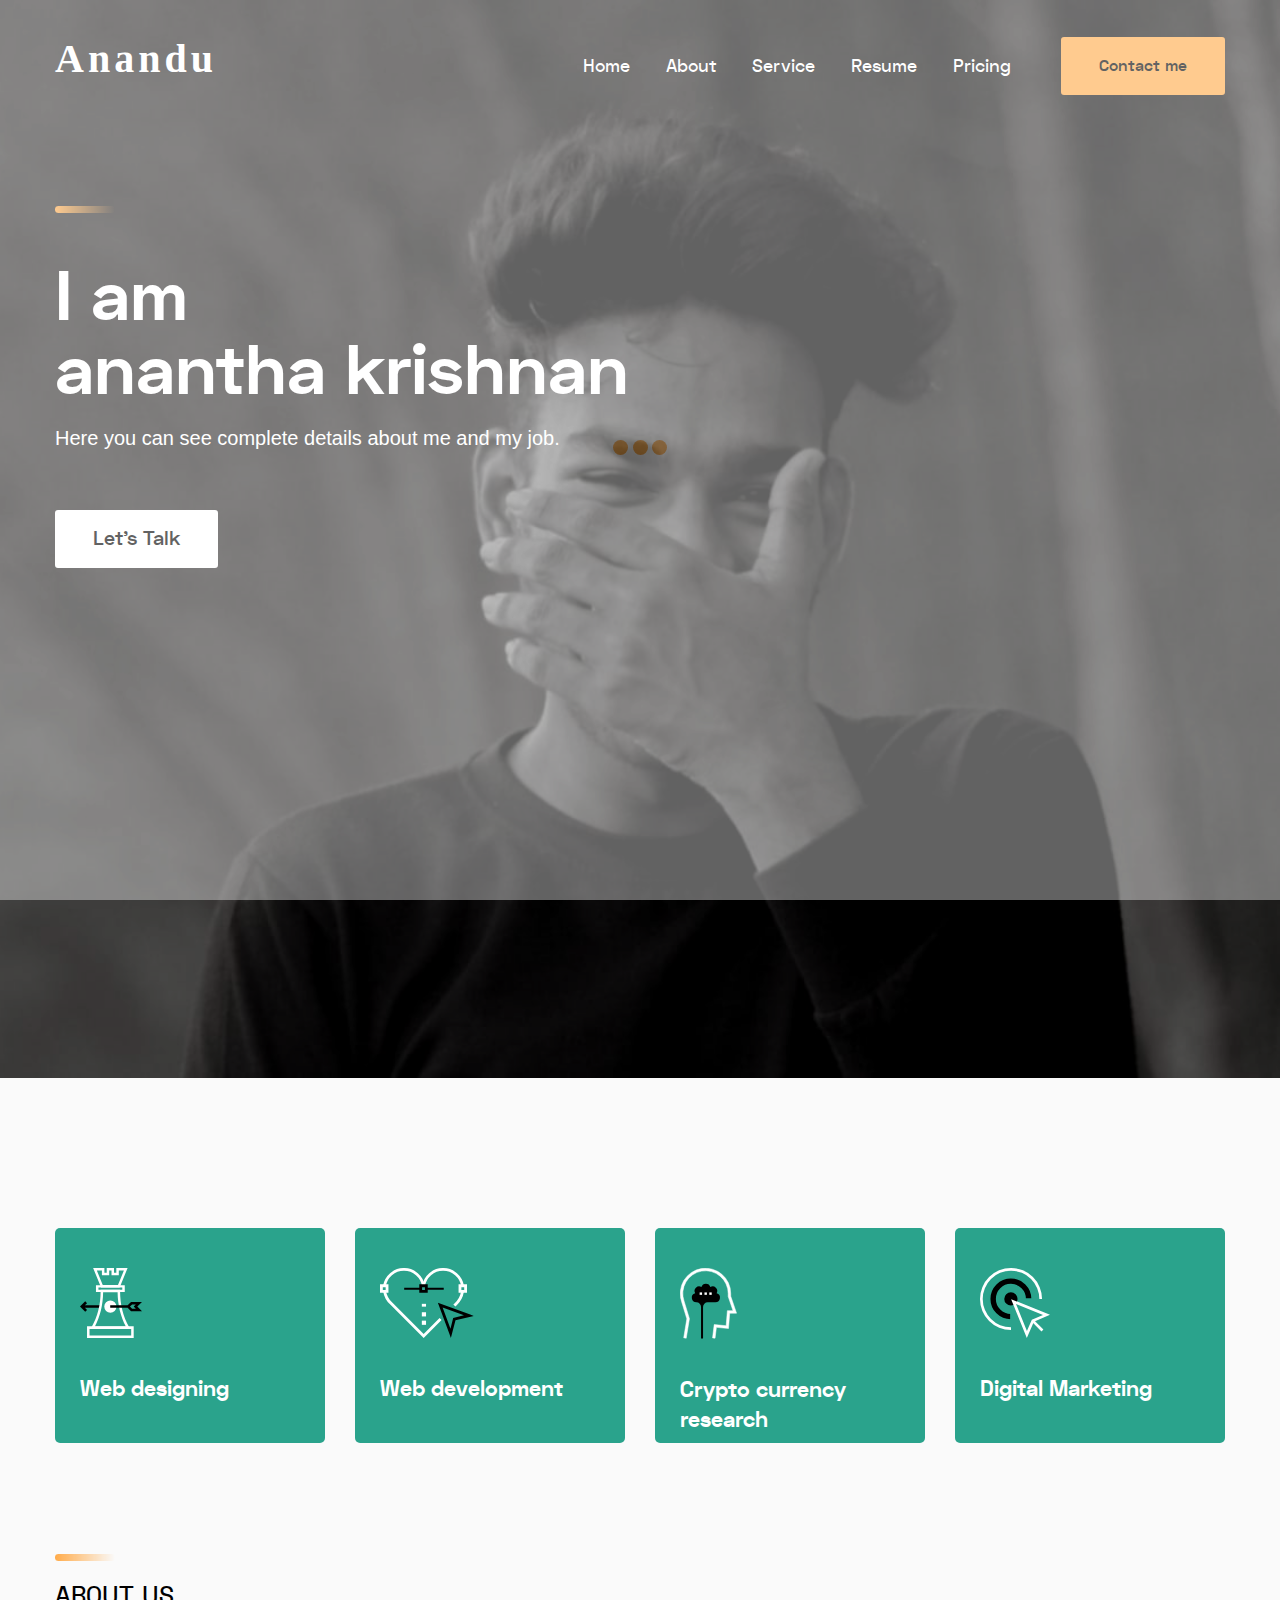
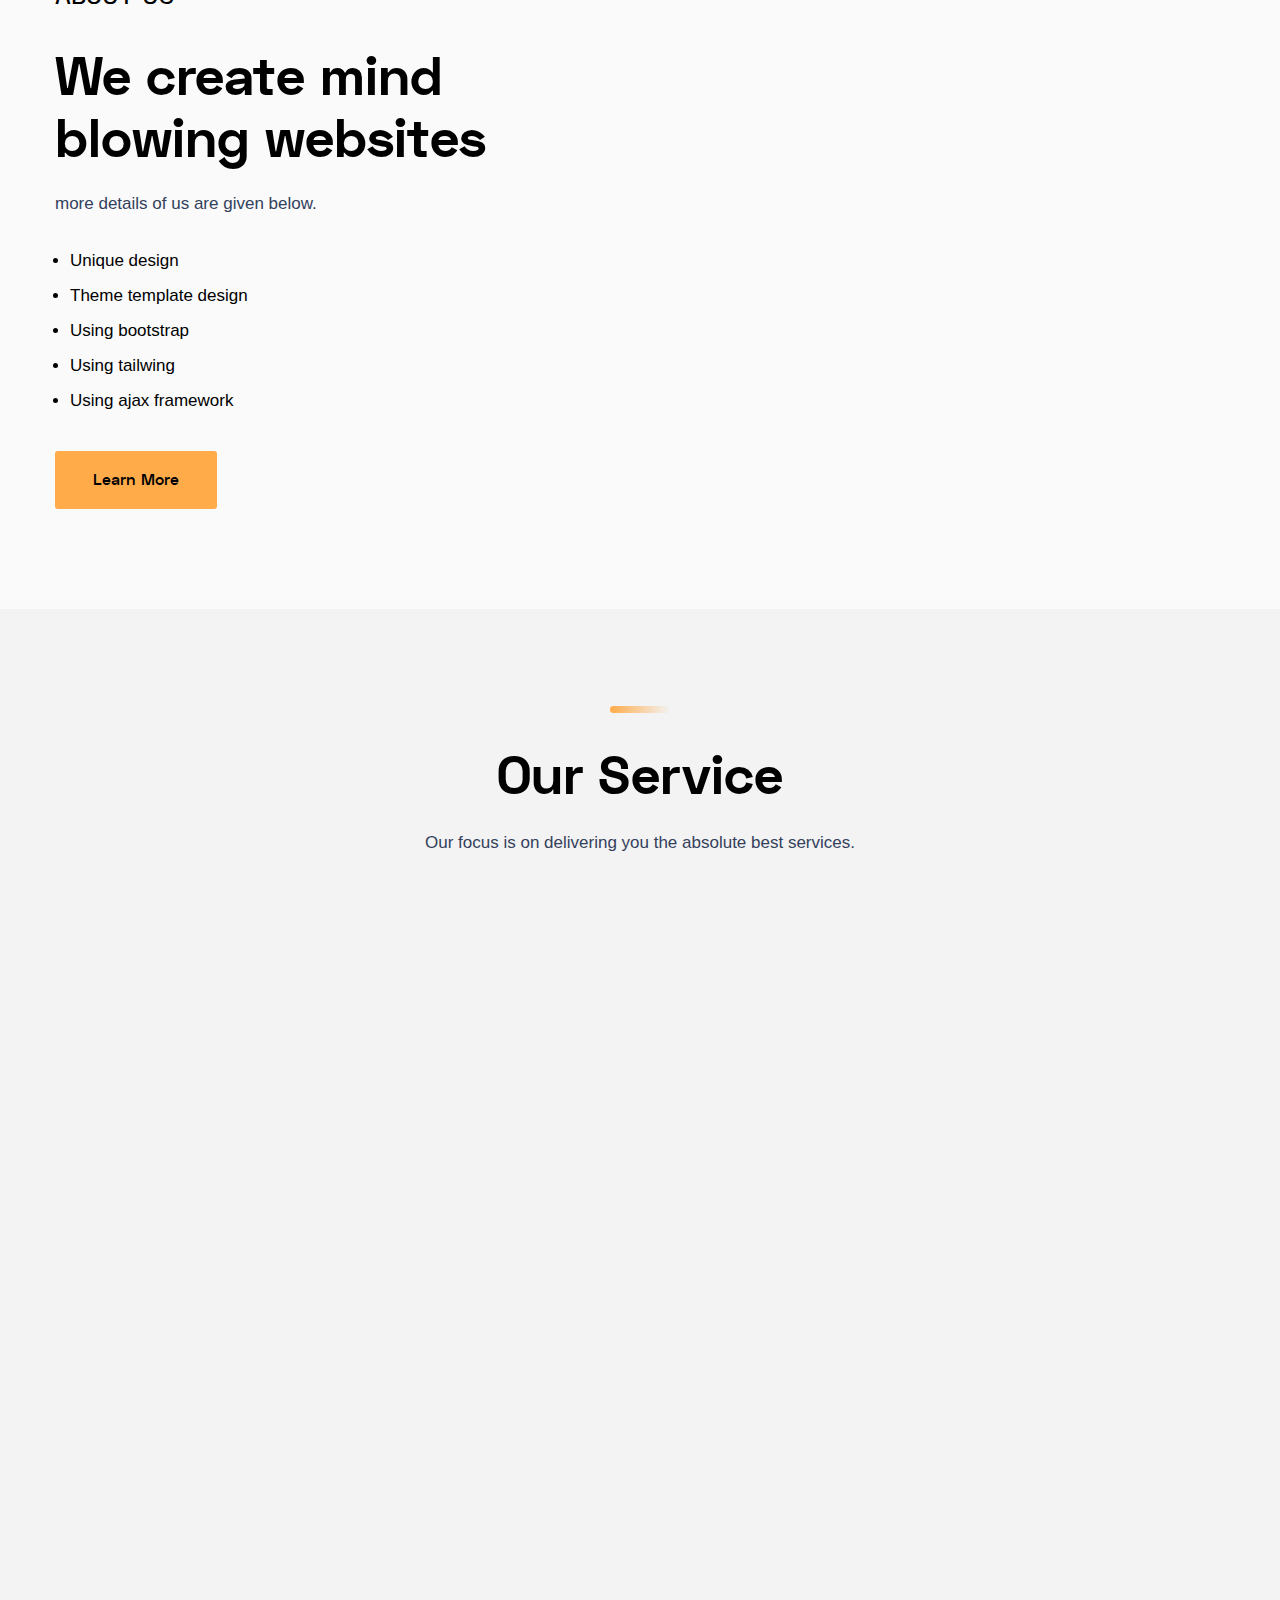
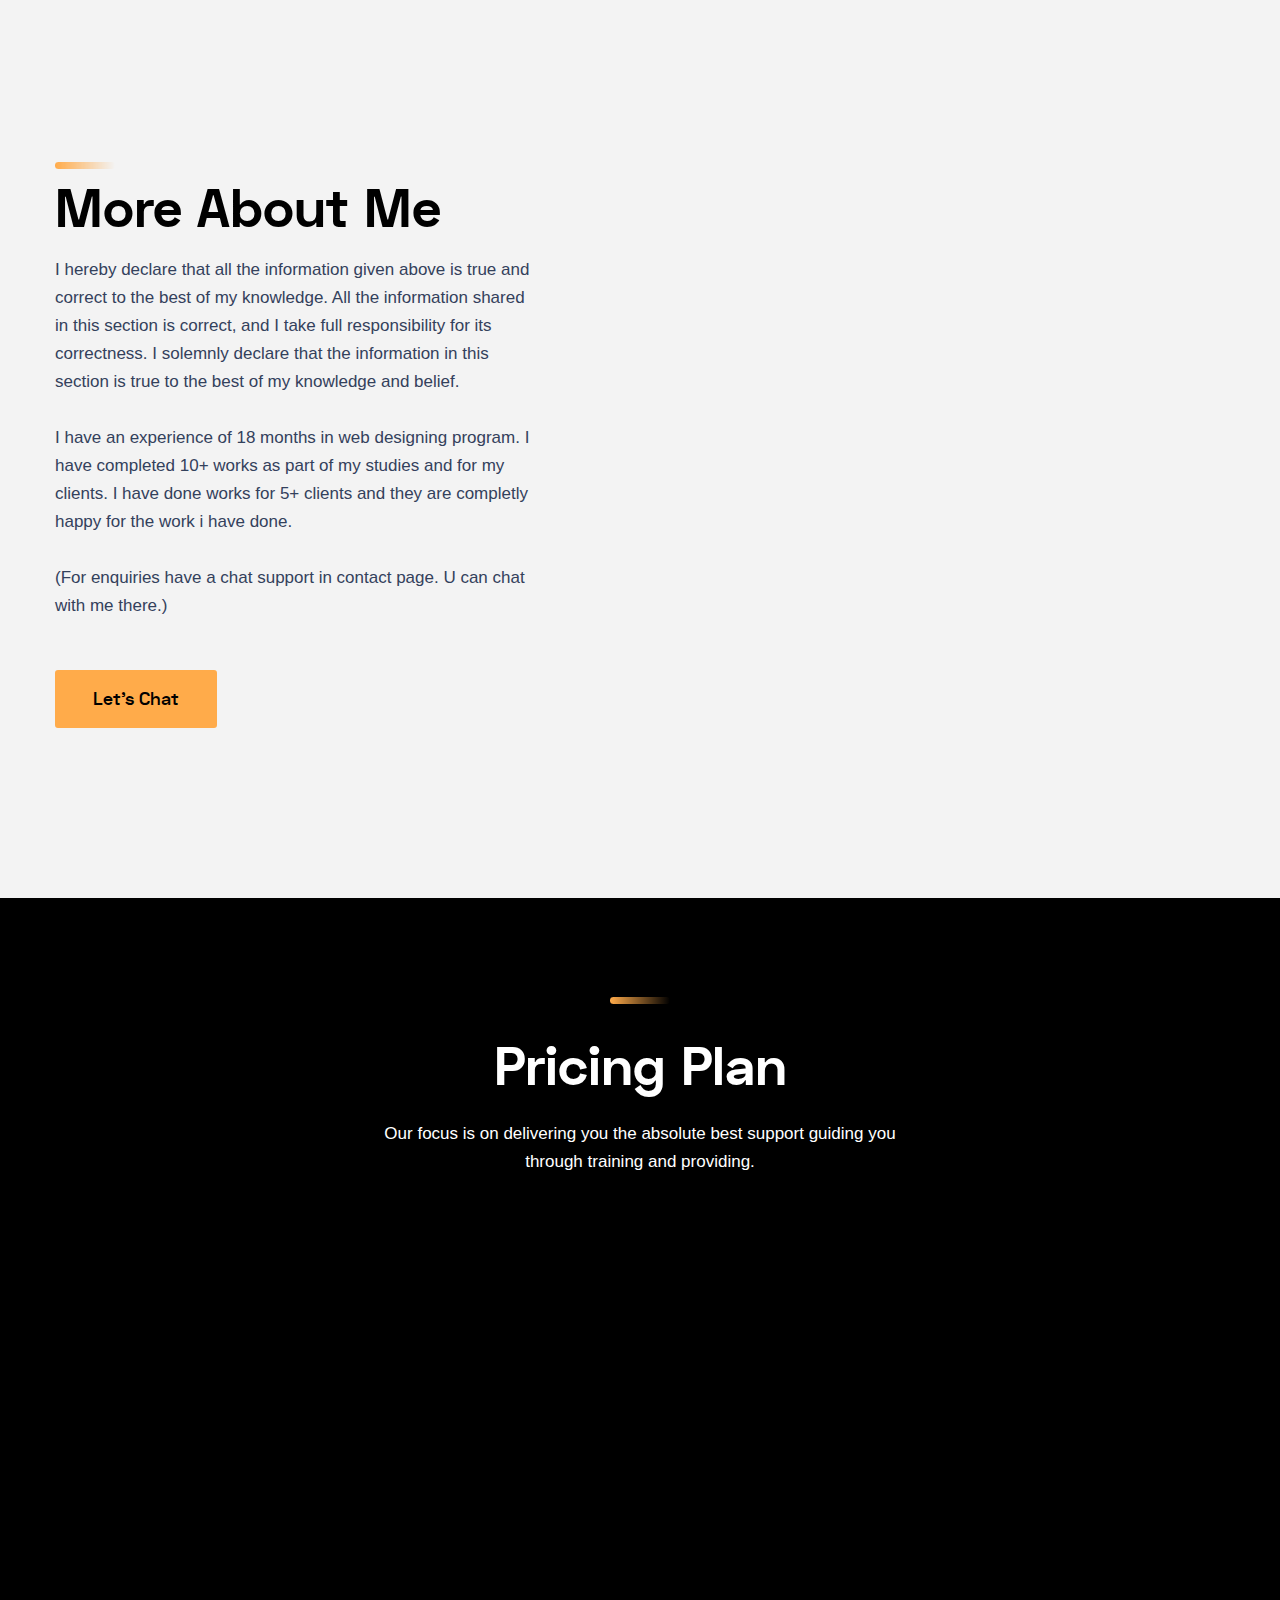
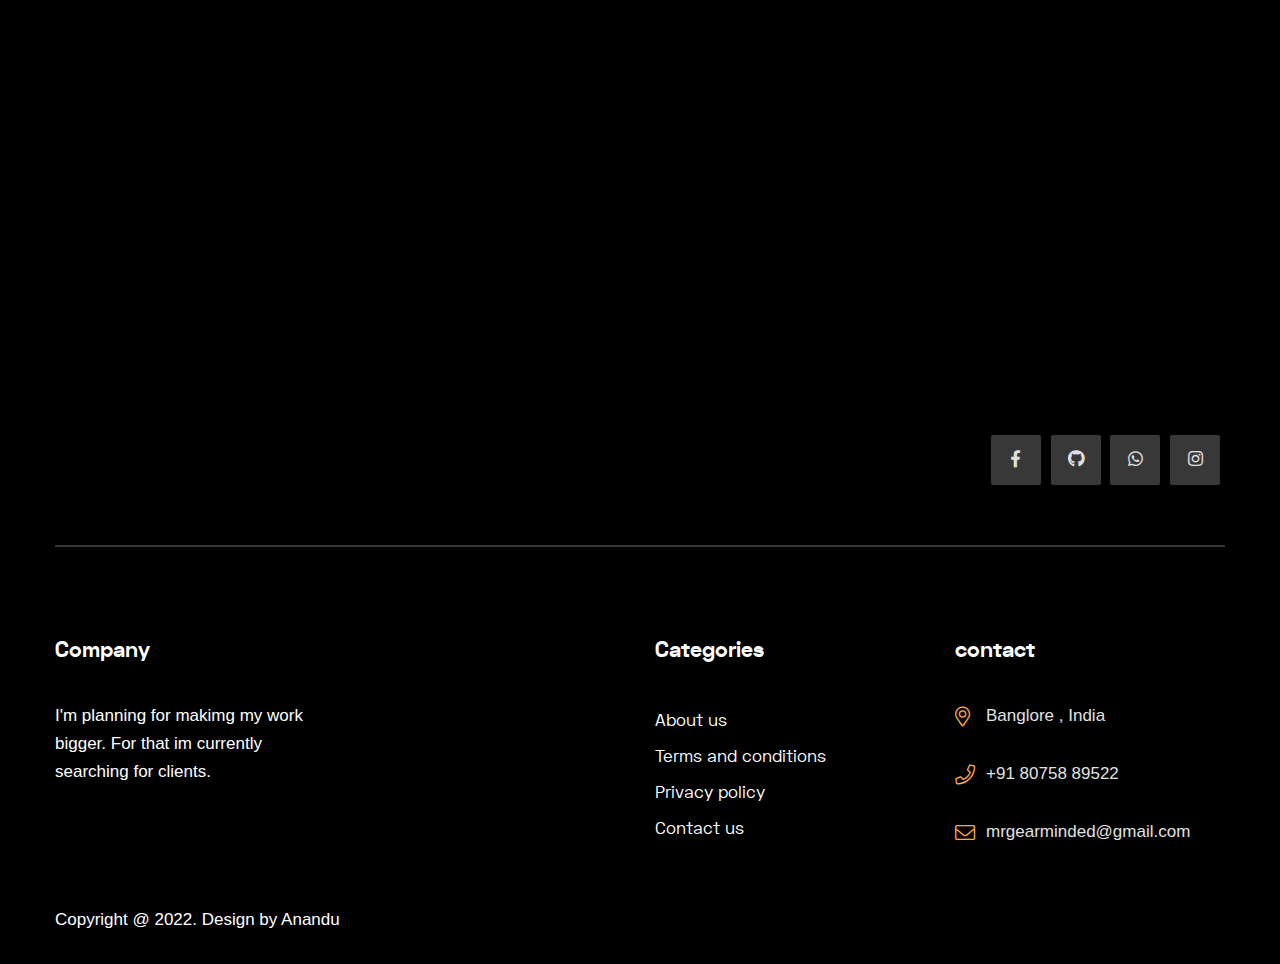
==== index.html @ 55cb222e "atmost final" ====
<!doctype html>
<html lang="en">

<head>
    
   
    <!--====== Required meta tags ======-->
    <meta charset="utf-8">
    <meta http-equiv="x-ua-compatible" content="ie=edge">
    <meta name="description" content="">
    <meta name="viewport" content="width=device-width, initial-scale=1, shrink-to-fit=no">
    
    <!--====== Title ======-->
    <title>Anandu</title>
    
    <!--====== Favicon Icon ======-->
    <link rel="shortcut icon" href="assets/images/newimg/mainlogo.jpg" type="image/png">

    <!--====== Bootstrap css ======-->
    <link rel="stylesheet" href="assets/css/bootstrap.min.css">
    
    <!--====== Fontawesome css ======-->
    <link rel="stylesheet" href="assets/css/font-awesome.min.css">
    
    <!--====== Magnific Popup css ======-->
    <link rel="stylesheet" href="assets/css/magnific-popup.css">
    
    <!--====== animate css ======-->
    <link rel="stylesheet" href="assets/css/animate.min.css">
    
    <!--====== Slick css ======-->
    <link rel="stylesheet" href="assets/css/slick.css">
    
    <!--====== Default css ======-->
    <link rel="stylesheet" href="assets/css/default.css">
    
    <!--====== Style css ======-->
    <link rel="stylesheet" href="assets/css/style.css">

    <!--====== Button css ======-->
    <link rel="stylesheet" href="assets/css/btn.css">
  
  
</head>

<body>

    <!-- LOADER -->
    <div class="preloader">
        <div class="lds-ellipsis">
            <span></span>
            <span></span>
            <span></span>
        </div>
    </div>
    <!-- END LOADER -->
   
    <!--====== HEADER PART START ======-->

    <header class="header-area">
        <div class="header-nav">
            <div class="container">
                <div class="row">
                    <div class="col-lg-12">
                        <div class="navigation">
                            <nav class="navbar navbar-expand-lg navbar-light ">

                                <a class="navbar-brand" href="index.html">
                                    <h1 id="headnamee">Anandu</h1></a> <!-- logo -->

                                <button class="navbar-toggler" type="button" data-toggle="collapse" data-target="#navbarSupportedContent" aria-controls="navbarSupportedContent" aria-expanded="false" aria-label="Toggle navigation">
                                    <span class="toggler-icon"></span>
                                    <span class="toggler-icon"></span>
                                    <span class="toggler-icon"></span>
                                </button> <!-- navbar toggler -->

                                <div class="collapse navbar-collapse sub-menu-bar" id="navbarSupportedContent">
                                    <ul class="navbar-nav ml-auto">
                                        <li class="nav-item active">
                                            <a class="nav-link" href="index.html">Home</a>
                                           
                                        </li>
                                        <li class="nav-item">
                                            <a class="nav-link" href="about-1.html">About </a>

                                        </li>
                                        <li class="nav-item">
                                            <a class="nav-link" href="services-2.html">Service </a>
                                            
                                        </li>
                                        <li class="nav-item">
                                            <a class="nav-link" href="about-3.html">Resume</a>
                                            
                                        </li>
                                        <li class="nav-item">
                                            <a class="nav-link" href="pricing-1.html">Pricing</a>
                                            
                                        </li>
                                        
                                    </ul>
                                </div> <!-- navbar collapse -->

                                <div class="navbar-btn d-none d-sm-block">
                                    <a class="main-btn" href="contact.html">Contact me</a>
                                </div>
                            </nav>
                        </div> <!-- navigation -->
                    </div>
                </div> <!-- row -->
            </div>
        </div>
    </header>

    <!--====== HEADER PART ENDS ======-->

    <!--====== HERO PART START ======-->
    
    <section class="hero-area">
        <div class="section__bg"></div>
        <div class="container">
            <div class="row align-items-center">
                <div class="col-lg-7">
                    <div class="hero-content">
                        <img src="assets/images/hero-line.png" alt="">
                        <h1 class="title animated wow fadeInLeft" data-wow-duration="3000ms" data-wow-delay="0ms">I am<br>anantha krishnan</h1>
                        <span class="animated wow fadeInLeft" data-wow-duration="3000ms" data-wow-delay="300ms">Here you can see complete details about me and my job.</span>
                        <a class="main-btn main-btn-2 animated wow fadeInDown" data-wow-duration="3000ms" data-wow-delay="600ms" href="contact.html">Let’s Talk</a>
                    </div>
                </div>
                <!--div class="col-lg-5">
                    <div class="hero-play">
                        <a class="video-popup" href="https://www.youtube.com/watch?v=4NJlUribp3c&list=RD4NJlUribp3c&start_radio=1"><i class="fas fa-play"></i></a>
                    </div>
                </div-->
            </div>
        </div>
    </section>
    
    <!--====== HERO PART ENDS ======-->

    <!--====== SUB ITEM PART START ======-->
    
    <section class="sub-item-area">
        <div class="container">
            <div class="row justify-content-center">
                <div class="col-lg-3 col-md-6 col-sm-8">
                    <div class="sub-item">
                        <div class="icon">
                            <svg xmlns="http://www.w3.org/2000/svg" width="62.001" height="70" viewBox="0 0 62.001 70">
                              <g id="Group_6" data-name="Group 6" transform="translate(-270 -1139)">
                                <path data-name="Union 2" d="M-5,322.218.218,317l1.8,1.8-2.145,2.145H15.685V323.5H-.109l2.131,2.131-1.8,1.8Z" transform="translate(275 855.366)"/>
                                <g data-name="Group 9" transform="translate(277.025 1139)">
                                  <path data-name="Path 19" d="M127.959,440.246H81.286V428.611h46.673v11.635Zm-44.165-2.551h41.657v-6.532H83.795Z" transform="translate(-81.286 -370.246)" fill="#fff"/>
                                  <path data-name="Path 20" d="M146.328,199.2H106.764l1.088-1.873c5.87-10.114,8.973-22.572,8.973-36.027v-1.248h19.443V161.3c0,13.457,3.1,25.914,8.973,36.027Zm-35.269-2.5h30.974c-5.241-9.813-8.081-21.551-8.257-34.157H119.316C119.141,175.152,116.3,186.89,111.059,196.7Z" transform="translate(-103.209 -138.284)" fill="#fff"/>
                                  <path data-name="Path 21" d="M151.5,19.4H132.928L124.97,0h11.275V4.835h2.316V0h7.3V4.835h2.316V0h11.276ZM134.6,16.924H149.82L155.744,2.48H150.67V7.315h-7.3V2.48h-2.315V7.315h-7.3V2.48h-5.072Z" transform="translate(-118.875)" fill="#fff"/>
                                  <path data-name="Path 22" d="M174.109,131.565H145.3v-6.778h28.81Zm-26.329-2.314h23.846V127.1H147.781Z" transform="translate(-136.367 -107.479)" fill="#fff"/>
                                </g>
                                <path data-name="Path 23" d="M219.916,244.71a6.1,6.1,0,1,1-6.094-6.1A6.1,6.1,0,0,1,219.916,244.71Z" transform="translate(86.549 932.872)" fill="#fff"/>
                                <path data-name="Union 1" d="M15.841,326.379l-3.41-3.408H-5v-2.551H12.421L15.841,317H26.792L22.1,321.69l4.692,4.689Zm-1.082-4.689,2.138,2.138h3.733l-2.138-2.138,2.138-2.137H16.9Z" transform="translate(305.208 855.895)"/>
                              </g>
                            </svg>
                        </div>
                        <h3 class="title">Web designing</h3>
                        <span>i have skills on creating designs for websites.</span>
                    </div>
                </div>
                <div class="col-lg-3 col-md-6 col-sm-8">
                    <div class="sub-item">
                        <div class="icon">
                            <svg xmlns="http://www.w3.org/2000/svg" xmlns:xlink="http://www.w3.org/1999/xlink" width="93.8" height="70" viewBox="0 0 93.8 70">
                              <defs>
                                <clipPath id="clip-path">
                                  <rect width="93.8" height="70" fill="none"/>
                                </clipPath>
                              </defs>
                              <g  data-name="Repeat Grid 9" clip-path="url(#clip-path)">
                                <g  data-name="Group 4549" transform="translate(-635 -1820)">
                                  <g  data-name="Group 30" transform="translate(637.972 1820)">
                                    <path data-name="Path 126" d="M420.336,203.743l-1.992-1.992,1.409-1.409a20.992,20.992,0,0,0,6.363-11.882l2.789.4a23.73,23.73,0,0,1-7.16,13.474Z" transform="translate(-347.973 -165.146)" fill="#fff"/>
                                    <path data-name="Path 127" d="M58.235,235.736l-33.4-33.4a23.731,23.731,0,0,1-7.16-13.474l2.788-.4a20.992,20.992,0,0,0,6.363,11.882l31.4,31.4,15.908-15.908,1.992,1.992Z" transform="translate(-17.539 -165.736)" fill="#fff"/>
                                    <path data-name="Path 128" d="M56.042,72.114a18.384,18.384,0,0,0-36.375,0L16.88,71.7a21.2,21.2,0,0,1,41.949,0Z" transform="translate(-16.88 -53.596)" fill="#fff"/>
                                    <path data-name="Path 129" d="M280.042,72.114a18.384,18.384,0,0,0-36.375,0l-2.788-.41a21.2,21.2,0,0,1,41.95,0Z" transform="translate(-201.757 -53.596)" fill="#fff"/>
                                  </g>
                                  <g data-name="Group 31" transform="translate(635 1836.341)">
                                    <rect data-name="Rectangle 66" width="4.2" height="4.2" transform="translate(41.838 27.896)" fill="#fff"/>
                                    <rect data-name="Rectangle 71" width="4.2" height="4.2" transform="translate(41.838 36.296)" fill="#fff"/>
                                    <rect data-name="Rectangle 67" width="4.2" height="2.8" transform="translate(41.838 19.496)" fill="#fff"/>
                                    <path data-name="Path 130" d="M8.452,158.048H0V149.6H8.452Zm-5.635-2.817H5.635v-2.817H2.817Z" transform="translate(0 -149.596)" fill="#fff"/>
                                    <path data-name="Union 3" d="M15.095,8.452V5.415H0V3.386H15.095V0h8.452V3.386h16.02V5.415H23.546V8.452Zm2.818-2.818h2.817V2.818H17.912Z" transform="translate(24.185 0)"/>
                                    <path data-name="Path 132" d="M456.452,158.048H448V149.6h8.452Zm-5.635-2.817h2.817v-2.817h-2.817Z" transform="translate(-369.435 -149.596)" fill="#fff"/>
                                  </g>
                                  <path data-name="Path 133" d="M342.18,287.795,330.5,256.1,362.2,267.776l4.229,1.759-18.3,4.19L343.5,291.343Zm-6.922-26.941,7.855,21.32,2.693-10.771,10.771-2.693Z" transform="translate(362.372 1598.541)"/>
                                </g>
                              </g>
                            </svg>
                        </div>
                        <h3 class="title">Web development</h3>
                        <span>I have a great knowledge on developing websites and i have proved it by my previous works.</span>
                    </div>
                </div>
                <div class="col-lg-3 col-md-6 col-sm-8">
                    <div class="sub-item">
                        <div class="icon">
                            <svg xmlns="http://www.w3.org/2000/svg" width="56.911" height="70.55" viewBox="0 0 56.911 70.55">
                              <g transform="translate(0.25 0.25)">
                                <path data-name="Path 10777" d="M56.033,70l3.224-19.556L53.832,32.628a22.7,22.7,0,1,1,44.162-7.392l.016,3.092,4.813,14.08H97.179l-1.2,15.051-11.975-1.1-1.638,13.28,2.519.31L86.227,59.11l12.084,1.11,1.214-15.275h6.847L100.546,27.9l-.014-2.67a25.236,25.236,0,1,0-49.114,8.18l5.239,17.207L53.528,69.588Z" transform="translate(-50.06)" fill="#fff" stroke="#fff" stroke-width="0.5"/>
                                <path data-name="Path 10778" d="M150.726,64.3A4.614,4.614,0,0,1,157,58.021a4.618,4.618,0,0,1,8.887,0A4.614,4.614,0,0,1,172.17,64.3a4.616,4.616,0,0,1-1.256,9.06h-7.683a4.62,4.62,0,0,0-4.62,4.62v31.6H156.6v-31.6a4.617,4.617,0,0,0-4.617-4.62,4.616,4.616,0,0,1-1.256-9.06Z" transform="translate(-135.811 -39.283)"/>
                                <g id="Group_2290" data-name="Group 2290" transform="translate(19.392 24.177)">
                                  <rect data-name="Rectangle 3474" width="2.415" height="2.415" transform="translate(9.661)" fill="#fff"/>
                                  <rect data-name="Rectangle 3475" width="2.415" height="2.415" transform="translate(4.829)" fill="#fff"/>
                                  <rect  data-name="Rectangle 3476" width="2.415" height="2.415" transform="translate(0)" fill="#fff"/>
                                </g>
                              </g>
                            </svg>
                        </div>
                        <h3 class="title">Crypto currency research</h3>
                        <span>I'm experienced in research on crypto currency and trading on crypto market</span>
                    </div>
                </div>
                <div class="col-lg-3 col-md-6 col-sm-8">
                    <div class="sub-item">
                        <div class="icon">
                            <svg xmlns="http://www.w3.org/2000/svg" width="70" height="70" viewBox="0 0 70 70">
                              <g transform="translate(-0.014)">
                                <path data-name="Path 15" d="M31.037,62.047A31.023,31.023,0,1,1,62.06,31.021H59.348A28.311,28.311,0,1,0,31.037,59.335v2.712h0Z" transform="translate(0 0)" fill="#fff"/>
                                <g id="Group_7" data-name="Group 7" transform="translate(9.732 9.725)">
                                  <path data-name="Path 16" d="M92.514,71.368a21.182,21.182,0,1,0,0,42.364v-6.9A14.284,14.284,0,1,1,106.8,92.548h6.909A21.213,21.213,0,0,0,92.514,71.368Z" transform="translate(-71.328 -71.368)" stroke="#2aa38c" stroke-width="1.5"/>
                                  <path data-name="Path 17" d="M187.375,179.982a7.388,7.388,0,1,1-7.388-7.386A7.386,7.386,0,0,1,187.375,179.982Z" transform="translate(-158.799 -158.802)" stroke="#2aa38c" stroke-width="1.5"/>
                                </g>
                                <g data-name="Group 8" transform="translate(31.154 31.139)">
                                  <path id="Path_18" data-name="Path 18" d="M242.492,265.68l-15.677-38.861,38.86,15.684-16.129,7.045ZM231.7,231.7l10.893,27,4.9-11.211L258.7,242.6Z" transform="translate(-226.815 -226.819)" fill="#fff"/>
                                  <rect id="Rectangle_9" data-name="Rectangle 9" width="13.584" height="2.701" transform="translate(30.352 32.263) rotate(-135)" fill="#fff"/>
                                </g>
                              </g>
                            </svg>
                        </div>
                        <h3 class="title">Digital Marketing</h3>
                        <span>I have skills in digital marketing and have 1 year of experience in field of digital marketing</span>
                    </div>
                </div>
            </div>
        </div>
    </section>
    
    <!--====== SUB ITEM PART ENDS ======-->

    <!--====== ABOUT US PART START ======-->
    
    <section class="about-us-area pb-100">
        <div class="container">
            <div class="row align-items-center">
                <div class="col-lg-5">
                    <div class="about-content">
                        <img src="assets/images/hero-line.png" alt="">
                        <span>About us</span>
                        <h3 class="title">We create mind blowing websites</h3>
                        <p>more details of us are given below.</p>
                        <ul>
                            <li>Unique design</li>
                            <li>Theme template design</li>
                            <li>Using bootstrap</li>
                            <li>Using tailwing</li>
                            <li>Using ajax framework</li>
                            <!--li>Using react</li-->

                        </ul>
                        <a class="main-btn" href="about-1.html">Learn More</a>
                    </div>
                </div>
                <div class="col-lg-7">
                    <div class="about-thumb animated wow fadeInRight" data-wow-duration="3000ms" data-wow-delay="0ms">
                        <img src="assets/images/newimg/logoweb.png" alt="">
                        
                    </div>
                </div>
            </div>
        </div>
    </section>
    
    <!--====== ABOUT US PART ENDS ======-->

    <!--====== SERVICE PART START ======-->
    
    <section class="service-area pb-100">
        <div class="container">
            <div class="row justify-content-center">
                <div class="col-lg-6 col-md-9">
                    <div class="section-title text-center">
                        <img src="assets/images/hero-line.png" alt="">
                        <h3 class="title">Our Service</h3>
                        <p>Our focus is on delivering you the absolute best services.</p>
                    </div>
                </div>
            </div>
            <div class="row justify-content-center">
                <div class="col-lg-4 col-md-6 col-sm-8">
                    <div class="service-item mt-30 animated wow fadeInUp" data-wow-duration="1000ms" data-wow-delay="0ms">
                        <div class="icon">
                            <svg xmlns="http://www.w3.org/2000/svg" width="62.001" height="70" viewBox="0 0 62.001 70">
                              <g data-name="Group 15" transform="translate(-270 -1139)">
                                <path data-name="Union 2" d="M-5,322.218.218,317l1.8,1.8-2.145,2.145H15.685V323.5H-.109l2.131,2.131-1.8,1.8Z" transform="translate(275 855.366)" fill="#ffab4a"/>
                                <g data-name="Group 9" transform="translate(277.025 1139)">
                                  <path class="white" data-name="Path 19" d="M127.959,440.246H81.286V428.611h46.673v11.635Zm-44.165-2.551h41.657v-6.532H83.795Z" transform="translate(-81.286 -370.246)" fill="#235c51"/>
                                  <path class="white" data-name="Path 20" d="M146.328,199.2H106.764l1.088-1.873c5.87-10.114,8.973-22.572,8.973-36.027v-1.248h19.443V161.3c0,13.457,3.1,25.914,8.973,36.027Zm-35.269-2.5h30.974c-5.241-9.813-8.081-21.551-8.257-34.157H119.316C119.141,175.152,116.3,186.89,111.059,196.7Z" transform="translate(-103.209 -138.284)" fill="#235c51"/>
                                  <path class="white" data-name="Path 21" d="M151.5,19.4H132.928L124.97,0h11.275V4.835h2.316V0h7.3V4.835h2.316V0h11.276ZM134.6,16.924H149.82L155.744,2.48H150.67V7.315h-7.3V2.48h-2.315V7.315h-7.3V2.48h-5.072Z" transform="translate(-118.875)" fill="#235c51"/>
                                  <path class="white" data-name="Path 22" d="M174.109,131.565H145.3v-6.778h28.81Zm-26.329-2.314h23.846V127.1H147.781Z" transform="translate(-136.367 -107.479)" fill="#235c51"/>
                                </g>
                                <path class="white" data-name="Path 23" d="M219.916,244.71a6.1,6.1,0,1,1-6.094-6.1A6.1,6.1,0,0,1,219.916,244.71Z" transform="translate(86.549 932.872)" fill="#235c51"/>
                                <path  data-name="Union 1" d="M15.841,326.379l-3.41-3.408H-5v-2.551H12.421L15.841,317H26.792L22.1,321.69l4.692,4.689Zm-1.082-4.689,2.138,2.138h3.733l-2.138-2.138,2.138-2.137H16.9Z" transform="translate(305.208 855.895)" fill="#ffab4a"/>
                              </g>
                            </svg>
                        </div>
                        <h3 class="title">Web development</h3>
                        <p>I create unique and responsive designs at lowest price.</p>
                    </div>
                </div>
                <div class="col-lg-4 col-md-6 col-sm-8">
                    <div class="service-item mt-30 animated wow fadeInUp" data-wow-duration="1000ms" data-wow-delay="300ms">
                        <div class="icon">
                            <svg xmlns="http://www.w3.org/2000/svg" width="92.773" height="70" viewBox="0 0 92.773 70">
                              <g  data-name="003-vector" transform="translate(0 -53.596)">
                                <g data-name="Group 30" transform="translate(2.93 53.596)">
                                  <path class="white"  data-name="Path 126" d="M420.307,203.524l-1.963-1.963,1.389-1.389A20.692,20.692,0,0,0,426,188.46l2.749.393a23.391,23.391,0,0,1-7.058,13.281Z" transform="translate(-348.665 -165.053)" fill="#235c51"/>
                                  <path class="white" data-name="Path 127" d="M57.655,235.059,24.738,202.142a23.391,23.391,0,0,1-7.058-13.281l2.748-.393A20.692,20.692,0,0,0,26.7,200.18l30.955,30.952,15.68-15.68,1.963,1.963Z" transform="translate(-17.541 -165.059)" fill="#235c51"/>
                                  <path class="white" data-name="Path 128" d="M55.482,71.849a18.121,18.121,0,0,0-35.854,0l-2.748-.4a20.9,20.9,0,0,1,41.348,0Z" transform="translate(-16.88 -53.596)" fill="#235c51"/>
                                  <path class="white" id="Path_129" data-name="Path 129" d="M279.482,71.849a18.121,18.121,0,0,0-35.854,0l-2.748-.4a20.9,20.9,0,0,1,41.35,0Z" transform="translate(-202.002 -53.596)" fill="#235c51"/>
                                </g>
                                <g id="Group_31" data-name="Group 31" transform="translate(0 70.258)">
                                  <rect class="white" data-name="Rectangle 66" width="3" height="4" transform="translate(42 27.338)" fill="#235c51"/>
                                  <rect class="white" data-name="Rectangle 71" width="3" height="4" transform="translate(42 35.338)" fill="#235c51"/>
                                  <rect class="white" data-name="Rectangle 67" width="3" height="3" transform="translate(42 19.338)" fill="#235c51"/>
                                  <path class="white" data-name="Path 130" d="M8.331,157.927H0V149.6H8.331ZM2.777,155.15H5.554v-2.777H2.777Z" transform="translate(0 -149.596)" fill="#235c51"/>
                                  <path data-name="Union 3" d="M-640.122-2454.331v-2.993H-655v-2h14.878v-3.338h8.331v3.338H-616v2h-15.791v2.993Zm2.777-2.778h2.777v-2.776h-2.777Z" transform="translate(679 2462.662)" fill="#ffab4a"/>
                                  <path class="white" data-name="Path 132" d="M456.331,157.927H448V149.6h8.331Zm-5.554-2.777h2.777v-2.777h-2.777Z" transform="translate(-370.244 -149.596)" fill="#235c51"/>
                                </g>
                                <path data-name="Path 133" d="M342.013,287.341,330.5,256.1l31.241,11.509,4.168,1.734-18.038,4.13-4.562,17.366Zm-6.823-26.555,7.742,21.015,2.655-10.617L356.2,268.53Z" transform="translate(-273.141 -167.357)" fill="#ffab4a"/>
                              </g>
                            </svg>
                        </div>
                        <h3 class="title">Responsive Design</h3>
                        <p>I use framework like bootstrap and tailwind to make websites attractive.</p>
                    </div>
                </div>
                <div class="col-lg-4 col-md-6 col-sm-8">
                    <div class="service-item mt-30 animated wow fadeInUp" data-wow-duration="1000ms" data-wow-delay="600ms">
                        <div class="icon">
                            <svg xmlns="http://www.w3.org/2000/svg" width="79.34" height="70" viewBox="0 0 79.34 70">
                              <path data-name="Path 10826" d="M124.784,198.044a1.3,1.3,0,0,1-.848-.313l-8.476-7.217a1.31,1.31,0,0,1,0-1.995l8.476-7.217a1.31,1.31,0,1,1,1.7,1.994l-7.3,6.22,7.3,6.22a1.31,1.31,0,0,1-.85,2.308Zm0,0" transform="translate(-93.481 -147.122)" fill="#ffab4a"/>
                              <path data-name="Path 10827" d="M251.018,198.044a1.311,1.311,0,0,1-.85-2.308l7.3-6.22-7.3-6.22a1.309,1.309,0,0,1,1.7-1.994l8.476,7.217a1.31,1.31,0,0,1,0,1.995l-8.476,7.217A1.3,1.3,0,0,1,251.018,198.044Zm0,0" transform="translate(-202.982 -147.122)" fill="#ffab4a"/>
                              <path data-name="Path 10828" d="M190.266,180.725a1.333,1.333,0,0,1-.272-.028,1.31,1.31,0,0,1-1.012-1.552l5.283-25.081a1.31,1.31,0,1,1,2.563.54l-5.283,25.081A1.31,1.31,0,0,1,190.266,180.725Zm0,0" transform="translate(-153.596 -124.39)" fill="#ffab4a"/>
                              <path class="white" data-name="Path 10829" d="M70.545,70H8.795A8.8,8.8,0,0,1,0,61.205V8.795A8.805,8.805,0,0,1,8.795,0H70.545A8.805,8.805,0,0,1,79.34,8.795v52.41A8.8,8.8,0,0,1,70.545,70ZM8.795,2.62A6.182,6.182,0,0,0,2.62,8.795v52.41A6.182,6.182,0,0,0,8.795,67.38H70.545a6.182,6.182,0,0,0,6.175-6.175V8.795A6.182,6.182,0,0,0,70.545,2.62Zm0,0" fill="#235c51"/>
                              <path class="white" data-name="Path 10830" d="M78.03,100.71H1.31a1.31,1.31,0,0,1,0-2.62H78.03a1.31,1.31,0,0,1,0,2.62Zm0,0" transform="translate(0 -79.735)" fill="#235c51"/>
                              <path class="white" data-name="Path 10831" d="M101.594,42.579a4.145,4.145,0,1,1,4.145-4.145A4.151,4.151,0,0,1,101.594,42.579Zm0-5.671a1.525,1.525,0,1,0,1.525,1.525A1.527,1.527,0,0,0,101.594,36.909Zm0,0" transform="translate(-79.214 -27.873)" fill="#235c51"/>
                              <path class="white" data-name="Path 10832" d="M33.532,42.365a4.145,4.145,0,1,1,4.145-4.145A4.15,4.15,0,0,1,33.532,42.365Zm0-5.671a1.525,1.525,0,1,0,1.525,1.525A1.528,1.528,0,0,0,33.532,36.694Zm0,0" transform="translate(-23.888 -27.698)" fill="#235c51"/>
                              <path class="white" data-name="Path 10833" d="M169.66,42.794a4.145,4.145,0,1,1,4.145-4.145A4.15,4.15,0,0,1,169.66,42.794Zm0-5.671a1.525,1.525,0,1,0,1.525,1.525A1.527,1.527,0,0,0,169.66,37.123Zm0,0" transform="translate(-134.544 -28.047)" fill="#235c51"/>
                            </svg>
                        </div>
                        <h3 class="title">Framework usage</h3>
                        <p>Uses frameworks like bootstap, tailwind etc.</p>
                    </div>
                </div>
                <div class="col-lg-4 col-md-6 col-sm-8">
                    <div class="service-item mt-30 animated wow fadeInUp" data-wow-duration="1000ms" data-wow-delay="0ms">
                        <div class="icon">
                            <svg xmlns="http://www.w3.org/2000/svg" width="56.911" height="70.537" viewBox="0 0 56.911 70.537">
                              <g transform="translate(0.25 0.25)">
                                <path class="white" data-name="Path 10777" d="M56.033,70l3.225-19.556L53.832,32.628a22.7,22.7,0,1,1,44.162-7.392l.016,3.092,4.813,14.08H97.179l-1.2,15.051-11.975-1.1-1.638,13.28,2.519.31L86.227,59.11l12.084,1.11,1.214-15.275h6.847L100.546,27.9l-.014-2.67a25.236,25.236,0,1,0-49.114,8.18l5.239,17.207L53.528,69.588Z" transform="translate(-50.06)" fill="#235c51"  stroke-width="0.5"/>
                                <path data-name="Path 10778" d="M151.369,66.148a5.5,5.5,0,0,1,7.479-7.484,5.5,5.5,0,0,1,10.586,0,5.5,5.5,0,0,1,7.48,7.484,5.5,5.5,0,0,1-1.5,10.792h-9.152a5.5,5.5,0,0,0-5.5,5.5v31.081h-2.4V82.443a5.5,5.5,0,0,0-5.5-5.5,5.5,5.5,0,0,1-1.5-10.792Z" transform="translate(-138.717 -43.73)" fill="#ffab4a"/>
                                <g data-name="Group 2290" transform="translate(19.431 24.183)">
                                  <rect data-name="Rectangle 3474" width="2.397" height="2.397" transform="translate(9.59)" fill="#fff"/>
                                  <rect data-name="Rectangle 3475" width="2.397" height="2.397" transform="translate(4.793)" fill="#fff"/>
                                  <rect data-name="Rectangle 3476" width="2.397" height="2.397" transform="translate(0)" fill="#fff"/>
                                </g>
                              </g>
                            </svg>
                        </div>
                        <h3 class="title">Marketing Stratagy</h3>
                        <p>I know digital marketing and have experience of 1 year in this field.</p>
                    </div>
                </div>
                <div class="col-lg-4 col-md-6 col-sm-8">
                    <div class="service-item mt-30 animated wow fadeInUp" data-wow-duration="1000ms" data-wow-delay="300ms">
                        <div class="icon">
                            <svg xmlns="http://www.w3.org/2000/svg" width="69.996" height="70" viewBox="0 0 69.996 70">
                              <g transform="translate(-0.014)">
                                <path class="white" data-name="Path 15" d="M31.022,62.02A31.01,31.01,0,1,1,62.03,31.008H59.319a28.3,28.3,0,1,0-28.3,28.3V62.02h0Z" transform="translate(0 0)" fill="#235c51"/>
                                <g data-name="Group 7" transform="translate(9.764 9.757)">
                                  <path data-name="Path 16" d="M92.584,71.368a21.252,21.252,0,1,0,0,42.5v-6.921a14.331,14.331,0,1,1,14.332-14.334h6.931A21.283,21.283,0,0,0,92.584,71.368Z" transform="translate(-71.328 -71.368)" fill="#ffab4a" stroke="#fff" stroke-width="1.5"/>
                                  <path data-name="Path 17" d="M187.424,180.007a7.412,7.412,0,1,1-7.413-7.411A7.411,7.411,0,0,1,187.424,180.007Z" transform="translate(-158.753 -158.756)" fill="#ffab4a" stroke="#fff" stroke-width="1.5"/>
                                </g>
                                <g data-name="Group 8" transform="translate(31.022 31.01)">
                                  <path  class="white" data-name="Path 18" d="M242.544,265.809l-15.729-38.99L265.8,242.555l-16.183,7.068ZM231.716,231.72l10.929,27.091,4.917-11.248,11.243-4.911Z" transform="translate(-226.815 -226.819)" fill="#235c51"/>
                                  <rect  class="white" data-name="Rectangle 9" width="13.629" height="2.71" transform="translate(30.452 32.37) rotate(-135)" fill="#235c51"/>
                                </g>
                              </g>
                            </svg>
                        </div>
                        <h3 class="title">Crypto currency</h3>
                        <p>I have 3 years of experience with cryptocurrency analysis and trading.</p>
                    </div>
                </div>
                <div class="col-lg-4 col-md-6 col-sm-8">
                    <div class="service-item mt-30 animated wow fadeInUp" data-wow-duration="1000ms" data-wow-delay="600ms">
                        <div class="icon">
                            <svg xmlns="http://www.w3.org/2000/svg" width="76.473" height="70" viewBox="0 0 76.473 70">
                              <g transform="translate(0 -21.668)">
                                <path class="white" data-name="Path 10718" d="M38.236,63.548A45.313,45.313,0,0,1,.523,43.39L0,42.608l.523-.782a45.357,45.357,0,0,1,75.426,0l.524.782-.524.782A45.32,45.32,0,0,1,38.236,63.548ZM3.4,42.608a42.543,42.543,0,0,0,69.682,0,42.543,42.543,0,0,0-69.682,0Z" fill="#235c51"/>
                                <path data-name="Path 10719" d="M196.974,90.273A12.571,12.571,0,1,1,184.4,77.7,12.572,12.572,0,0,1,196.974,90.273Z" transform="translate(-146.167 -47.664)" fill="#ffab4a"/>
                                <path class="white" data-name="Path 10720" d="M190.866,121h-2.811a10.1,10.1,0,0,1,2.968-7.177l1.992,1.984A7.309,7.309,0,0,0,190.866,121Z" transform="translate(-159.967 -78.39)" fill="#235c51"/>
                                <g data-name="Group 2240" transform="translate(17.296 21.668)">
                                  <path class="white" data-name="Path 10721" d="M228.013,138.8a4.914,4.914,0,1,1,4.914-4.914A4.92,4.92,0,0,1,228.013,138.8Zm0-7.017a2.1,2.1,0,1,0,2.1,2.1A2.106,2.106,0,0,0,228.013,131.778Z" transform="translate(-207.073 -112.941)" fill="#235c51"/>
                                  <path class="white" data-name="Path 10722" d="M136.743,63.549a20.941,20.941,0,1,1,20.939-20.94A20.964,20.964,0,0,1,136.743,63.549Zm0-39.07a18.129,18.129,0,1,0,18.128,18.129A18.15,18.15,0,0,0,136.743,24.479Z" transform="translate(-115.802 -21.668)" fill="#235c51"/>
                                  <rect id="Rectangle_3408" data-name="Rectangle 3408" width="2.811" height="6.59" transform="translate(19.537 40.475)" fill="#235c51"/>
                                  <path class="white" data-name="Path 10723" d="M225.751,351.713a5.313,5.313,0,0,1-5.312-5.314V327.373h10.625V346.4a5.317,5.317,0,0,1-5.313,5.312Zm-2.5-21.529V346.4a2.5,2.5,0,0,0,5,0V330.184Z" transform="translate(-204.81 -281.713)" fill="#235c51"/>
                                </g>
                              </g>
                            </svg>
                        </div>
                        <h3 class="title">Data entry</h3>
                        <p>As for using my skills i have did many data entry works for small startups.</p>
                    </div>
                </div>
            </div>
        </div>
    </section>
    
    <!--====== SERVICE PART ENDS ======-->

    

    <!--====== OVERVIEW PART START ======-->
    
    <section class="overview-area pb-100">
        <div class="container">
            <div class="row">
                <div class="col-lg-6">
                    <div class="overview-content">
                        <img src="assets/images/hero-line.png" alt="">
                        <!--span>overview</span-->
                        <h3 class="title">More about me</h3>
                        <p>I hereby declare that all the information given above is true and correct to the best of my knowledge. All the information shared in this section is correct, and I take full responsibility for its correctness. I solemnly declare that the information in this section is true to the best of my knowledge and belief.
                            <br> <br>I have an experience of 18 months in web designing program. I have completed 10+ works as part of my studies and for  my clients. I have done works for 5+ clients and they are completly happy for the work i have done. <br>
                            <br> (For enquiries have a chat support in contact page. U can chat with me there.)
                        </p>
                        <a class="main-btn" href="contact.html">Let’s Chat</a>
                        <div class="brand-item d-flex align-items-center mt-70">
                           
                        </div>
                    </div>
                </div>
                <div class="col-lg-6">
                    <div class="overview-counter-area">
                        <div class="row">
                            <div class="col-lg-6 col-md-6">
                                <div class="overview-counter-item mt-10 animated wow fadeInUp" data-wow-duration="3000ms" data-wow-delay="0ms">
                                    <div class="icon">
                                        <img src="assets/images/overview-1.png" alt="">
                                    </div>
                                    <h3 class="title count">18</h3>
                                    <span>Months of experience</span>
                                </div>
                            </div>
                            <div class="col-lg-6 col-md-6">
                                <div class="overview-counter-item mt-10 animated wow fadeInUp" data-wow-duration="3000ms" data-wow-delay="300ms">
                                    <div class="icon">
                                        <img src="assets/images/overview-2.png" alt="">
                                    </div>
                                    <h3 class="title count">10</h3>
                                    <span>Project taken</span>
                                </div>
                            </div>
                            <div class="col-lg-6 col-md-6">
                                <div class="overview-counter-item mt-30 animated wow fadeInUp" data-wow-duration="3000ms" data-wow-delay="600ms">
                                    <div class="icon">
                                        <img src="assets/images/overview-3.png" alt="">
                                    </div>
                                    <h3 class="title count">6</h3>
                                    <span>Happy clients</span>
                                </div>
                            </div>
                            <div class="col-lg-6 col-md-6">
                                <div class="overview-counter-item mt-30 animated wow fadeInUp" data-wow-duration="3000ms" data-wow-delay="900ms">
                                    <div class="icon">
                                        <img src="assets/images/overview-4.png" alt="">
                                    </div>
                                    <h3 class="title"><span class="count">500</span></h3>
                                    <span>Twitter followers</span>
                                </div>
                            </div>
                        </div>
                    </div>
                </div>
            </div>
        </div>
    </section>
    
    <!--====== OVERVIEW PART ENDS ======-->

   

    <!--====== PRICING PART START ======-->
    
    <section class="pricing-area">
        <div class="container">
            <div class="row justify-content-center">
                <div class="col-lg-6 col-md-9">
                    <div class="section-title section-title-2 text-center">
                        <img src="assets/images/hero-line.png" alt="">
                        <h3 class="title">Pricing Plan</h3>
                        <p>Our focus is on delivering you the absolute best support guiding you through training and providing.</p>
                    </div>
                </div>
            </div>
            <div class="row justify-content-center">
                <div class="col-lg-4 col-md-6 col-sm-9 order-1">
                    <div class="pricing-item mt-30 animated wow fadeInLeft" data-wow-duration="1000ms" data-wow-delay="0ms">
                        <h3 class="title">10000.00</h3>
                        <span>Silver Plan</span>
                        <ul>
                            <li>No of pages : 1</li>
                            <li>Design customization : no</li>
                            <li>Content upload : no</li>
                            <li>Responsive design : yes</li>
                            <li>No of reviews : 0</li>
                            <li>Time for delivery :4</li>
                        </ul>
                        <a class="main-btn" href="contact.html">Get Started</a>
                    </div>
                </div>
                <div class="col-lg-4 col-md-6 col-sm-9 order-3 order-lg-2">
                    <div class="pricing-item mt-30 center animated wow fadeInUp" data-wow-duration="1000ms" data-wow-delay="0ms">
                        <h3 class="title">30000.00</h3>
                        <span>Professional Plan</span>
                        
                        <ul>
                            <li>No of pages : 2</li>
                            <li>Design customization : no</li>
                            <li>Content upload : Yes</li>
                            <li>Responsive design : Yes</li>
                            <li>No of reviews : 1</li>
                            <li>Time for delivery :6</li>
                        </ul>
                        <a class="main-btn" href="contact.html">Get Started</a>
                        <div class="tag">Popular</div>
                    </div>
                </div>
                <div class="col-lg-4 col-md-6 col-sm-9 order-2 order-lg-3">
                    <div class="pricing-item mt-30 animated wow fadeInRight" data-wow-duration="1000ms" data-wow-delay="0ms">
                        <h3 class="title">50000.00</h3>
                        <span>Premium Plan</span>
                        
                        <ul>
                            <li>No of pages : 4</li>
                            <li>Design customization : Yes</li>
                            <li>Content upload : Yes</li>
                            <li>Chat support : Yes</li>
                            <li>No of reviews : 3</li>
                            <li>Time for delivery : 9</li>
                        </ul>
                        <a class="main-btn" href="contact.html">Get Started</a>
                    </div>
                </div>
            </div>
        </div>
    </section>
    
    <!--====== PRICING PART ENDS ======-->
    
    

    <!--====== FOOTER PART START ======-->
    
    <footer class="footer-area">
        <div class="container">
            <div class="row">
                <div class="col-lg-12">
                    <div class="footer-top d-block d-sm-flex  justify-content-between align-items-center">
                        <div class="footer-logo">
                       
                        </div>
                        <div class="footer-social">
                            <ul>
                                <li><a href="https://www.facebook.com/anantha.krishnanva.1"><i class="fab fa-facebook-f"></i></a></li>
                                <li><a href="https://github.com/anandu666"><i class="fab fa-github"></i></a></li>
                                <li><a href="https://wa.me/+918075889522"><i class="fab fa-whatsapp"></i></a></li>
                                <li><a href="https://www.instagram.com/ig.anandu.46/"><i class="fab fa-instagram"></i></a></li>
                            </ul>
                        </div>
                    </div>
                </div>
            </div>
            <div class="footer-item">
                <div class="row">
                    <div class="col-lg-3 col-md-6">
                        <div class="footer-about mt-30">
                            <h4 class="title">Company</h4>
                            <p>I'm planning for makimg my work bigger. For that im currently searching for clients.</p>
                        </div>
                    </div>
                    <div class="col-lg-3 col-md-6 col-sm-6">
                       
                    </div>
                    <div class="col-lg-3 col-md-6 col-sm-6">
                        <div class="footer-list mt-30">
                            <h4 class="title">Categories</h4>
                            <ul>
                                <li><a href="about-1.html">About us</a></li>
                                <li><a href="#">Terms and conditions</a></li>
                                <li><a href="#">Privacy policy</a></li>
                                <li><a href="contact.html">Contact us</a></li>
                            </ul>
                        </div>
                    </div>
                    <div class="col-lg-3 col-md-6">
                        <div class="footer-info mt-30">
                            <h3 class="title">contact</h3>
                            <ul>
                                <li><i class="fal fa-map-marker-alt"></i> Banglore , India</li>
                                <li><i class="fal fa-phone"></i> +91 80758 89522 </li>
                                <li><i class="fal fa-envelope"></i> mrgearminded@gmail.com </li>
                            </ul>
                        </div>
                    </div>
                </div>
            </div>
            <div class="row">
                <div class="col-lg-12">
                    <div class="footer-copyright">
                        <p>Copyright @ 2022. Design by Anandu</p>
                    </div>
                </div>
            </div>
        </div>
    </footer>
    
    <!--====== FOOTER PART ENDS ======-->

    <!--====== BACK TO TOP START ======-->

    <a class="back-to-top">
        <i class="fal fa-angle-up"></i>
    </a>

    <!--====== BACK TO TOP ENDS ======-->


    
    
    
    <!--====== jquery js ======-->
    <script src="assets/js/vendor/modernizr-3.6.0.min.js"></script>
    <script src="assets/js/vendor/jquery-1.12.4.min.js"></script>

    <!--====== Bootstrap js ======-->
    <script src="assets/js/bootstrap.min.js"></script>
    <script src="assets/js/popper.min.js"></script>
    
    <!--====== appear js ======-->
    <script src="assets/js/jquery.appear.min.js"></script>
    
    <!--====== Slick js ======-->
    <script src="assets/js/slick.min.js"></script>
    
    <!--====== wow js ======-->
    <script src="assets/js/wow.js"></script>
    
    <!--====== Isotope js ======-->
    <script src="assets/js/isotope.pkgd.min.js"></script>
    
    <!--====== Images Loaded js ======-->
    <script src="assets/js/imagesloaded.pkgd.min.js"></script>
    
    <!--====== Magnific Popup js ======-->
    <script src="assets/js/jquery.magnific-popup.min.js"></script>
    
    <!--====== Main js ======-->
    <script src="assets/js/main.js"></script>

</body>

</html>
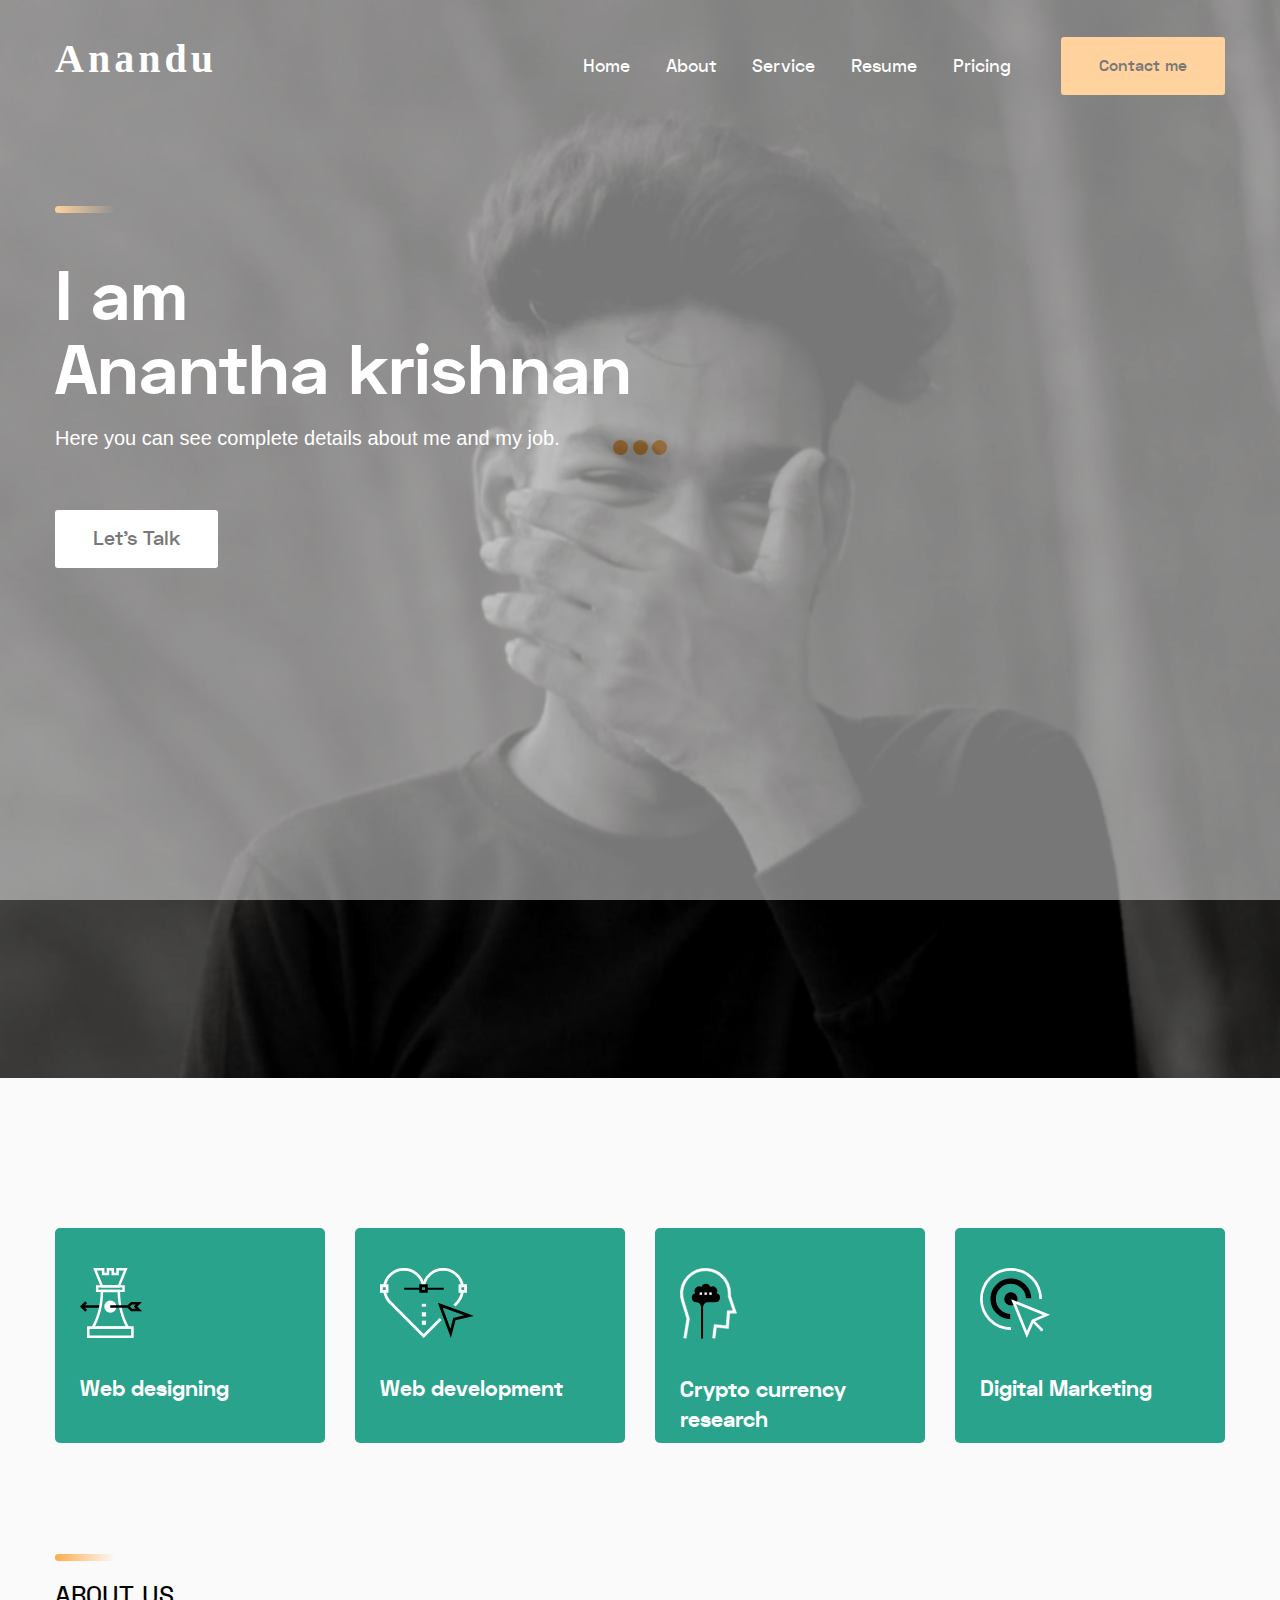
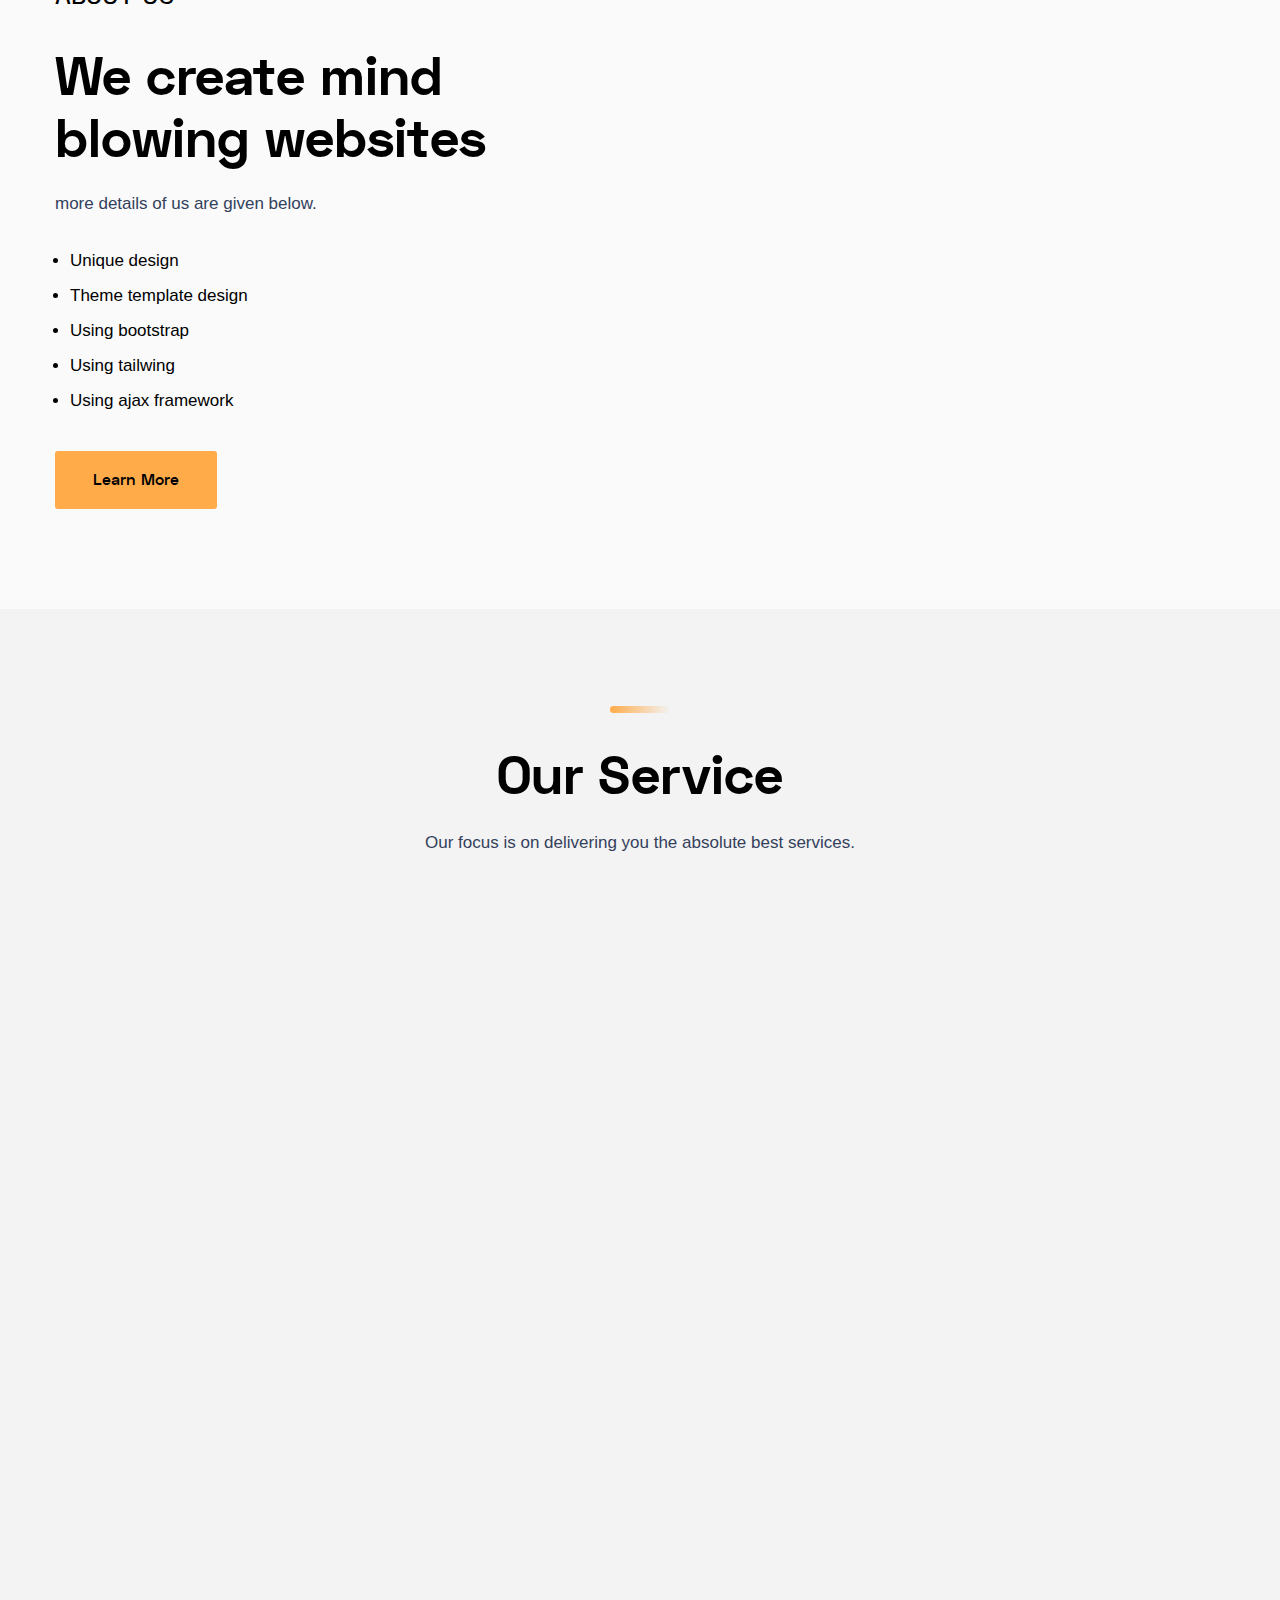
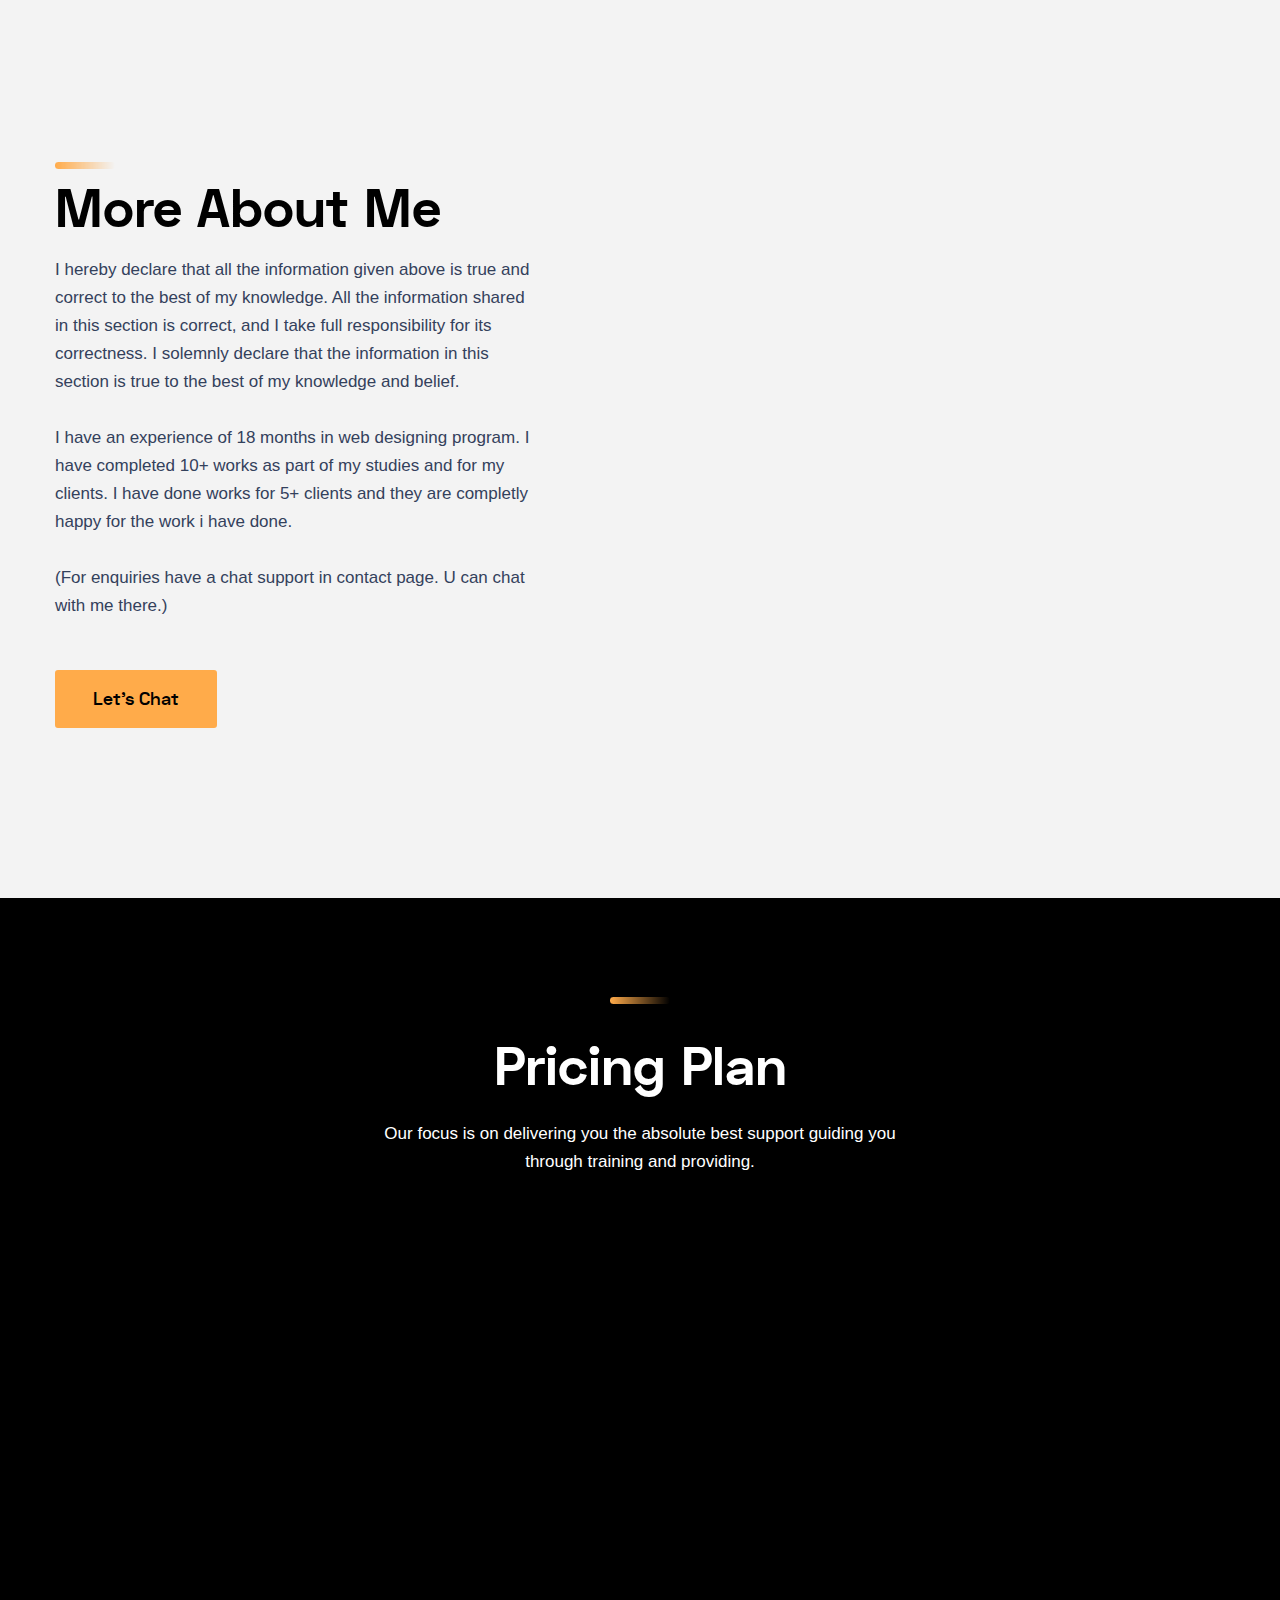
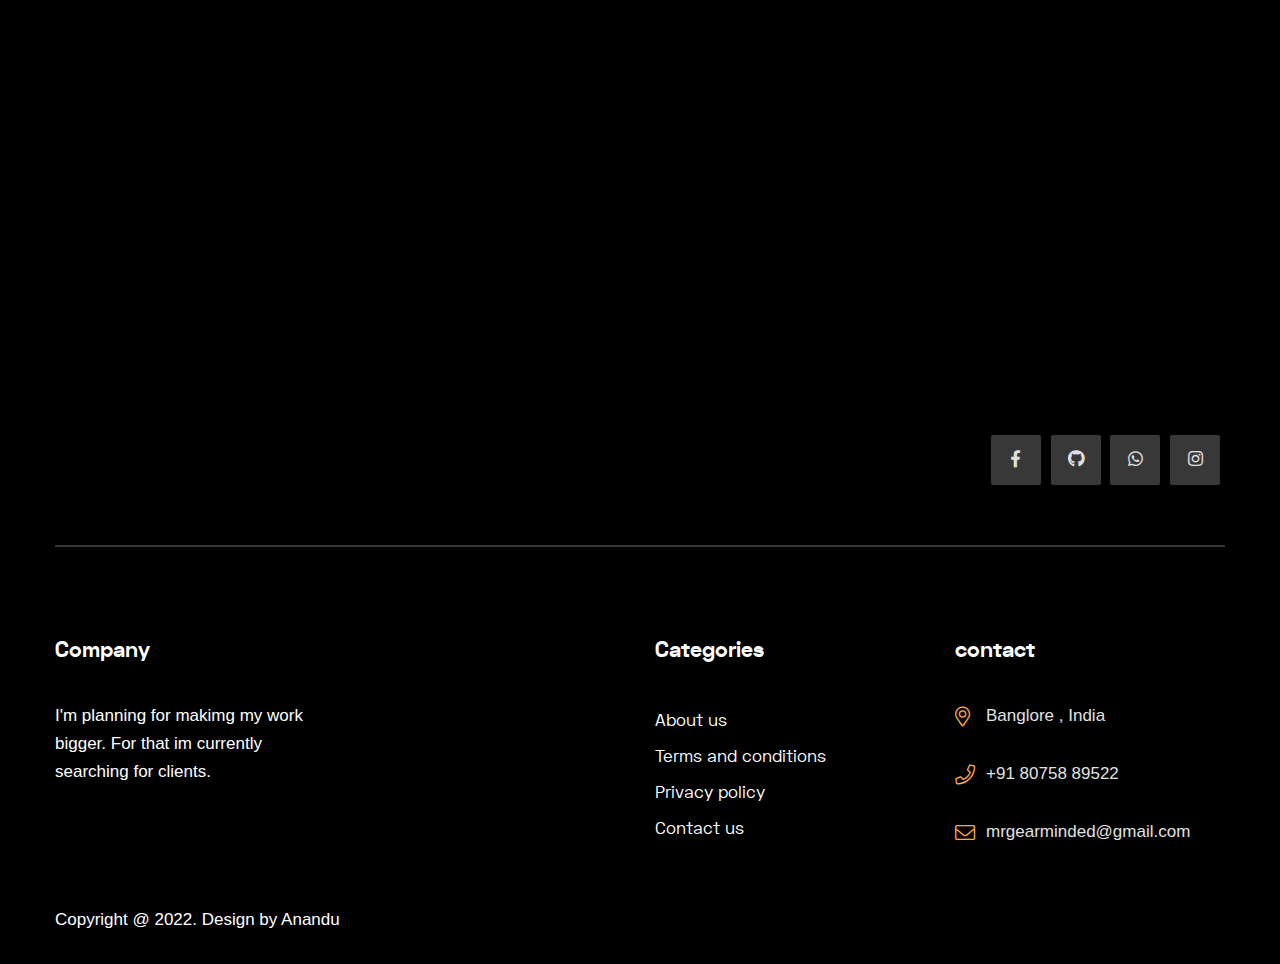
==== commit ac22a6f7: "sc" ====
--- a/index.html
+++ b/index.html
@@ -122,7 +122,7 @@
                 <div class="col-lg-7">
                     <div class="hero-content">
                         <img src="assets/images/hero-line.png" alt="">
-                        <h1 class="title animated wow fadeInLeft" data-wow-duration="3000ms" data-wow-delay="0ms">I am<br>anantha krishnan</h1>
+                        <h1 class="title animated wow fadeInLeft" data-wow-duration="3000ms" data-wow-delay="0ms">I am<br>Anantha krishnan</h1>
                         <span class="animated wow fadeInLeft" data-wow-duration="3000ms" data-wow-delay="300ms">Here you can see complete details about me and my job.</span>
                         <a class="main-btn main-btn-2 animated wow fadeInDown" data-wow-duration="3000ms" data-wow-delay="600ms" href="contact.html">Let’s Talk</a>
                     </div>
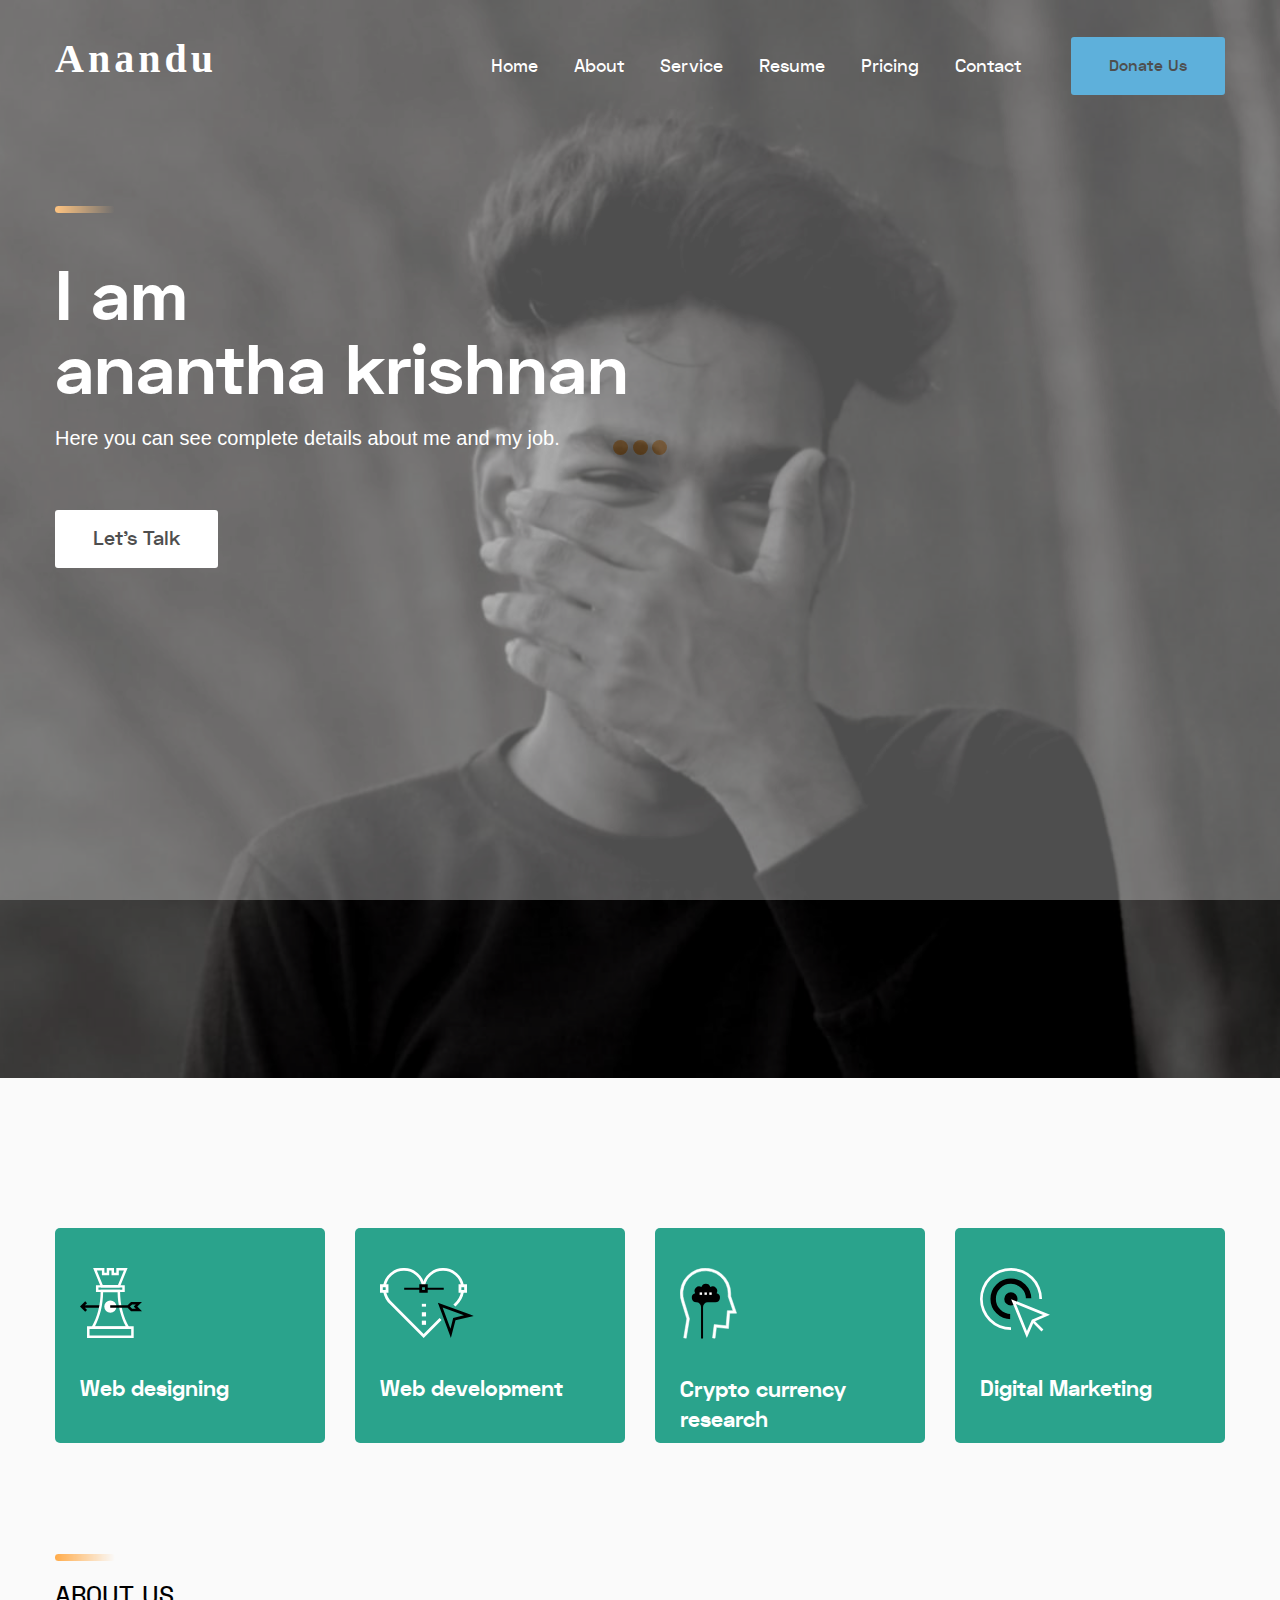
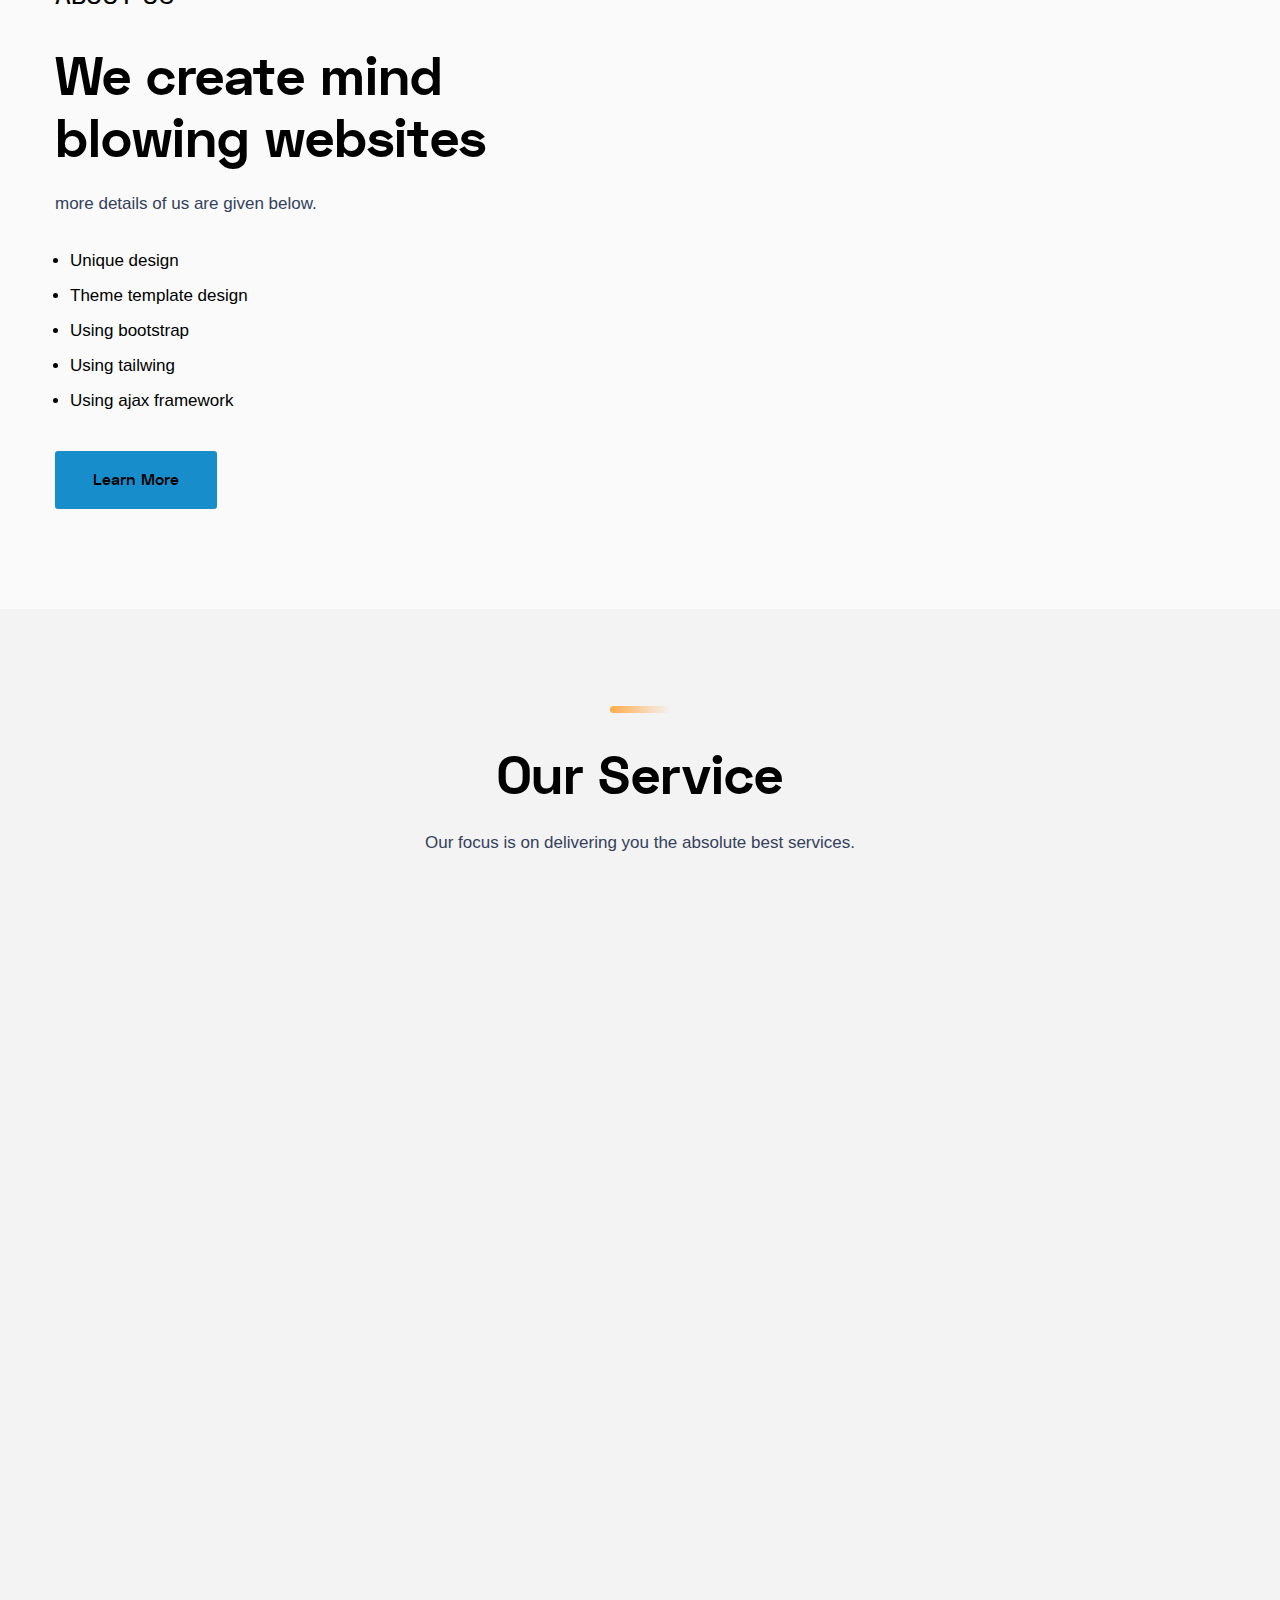
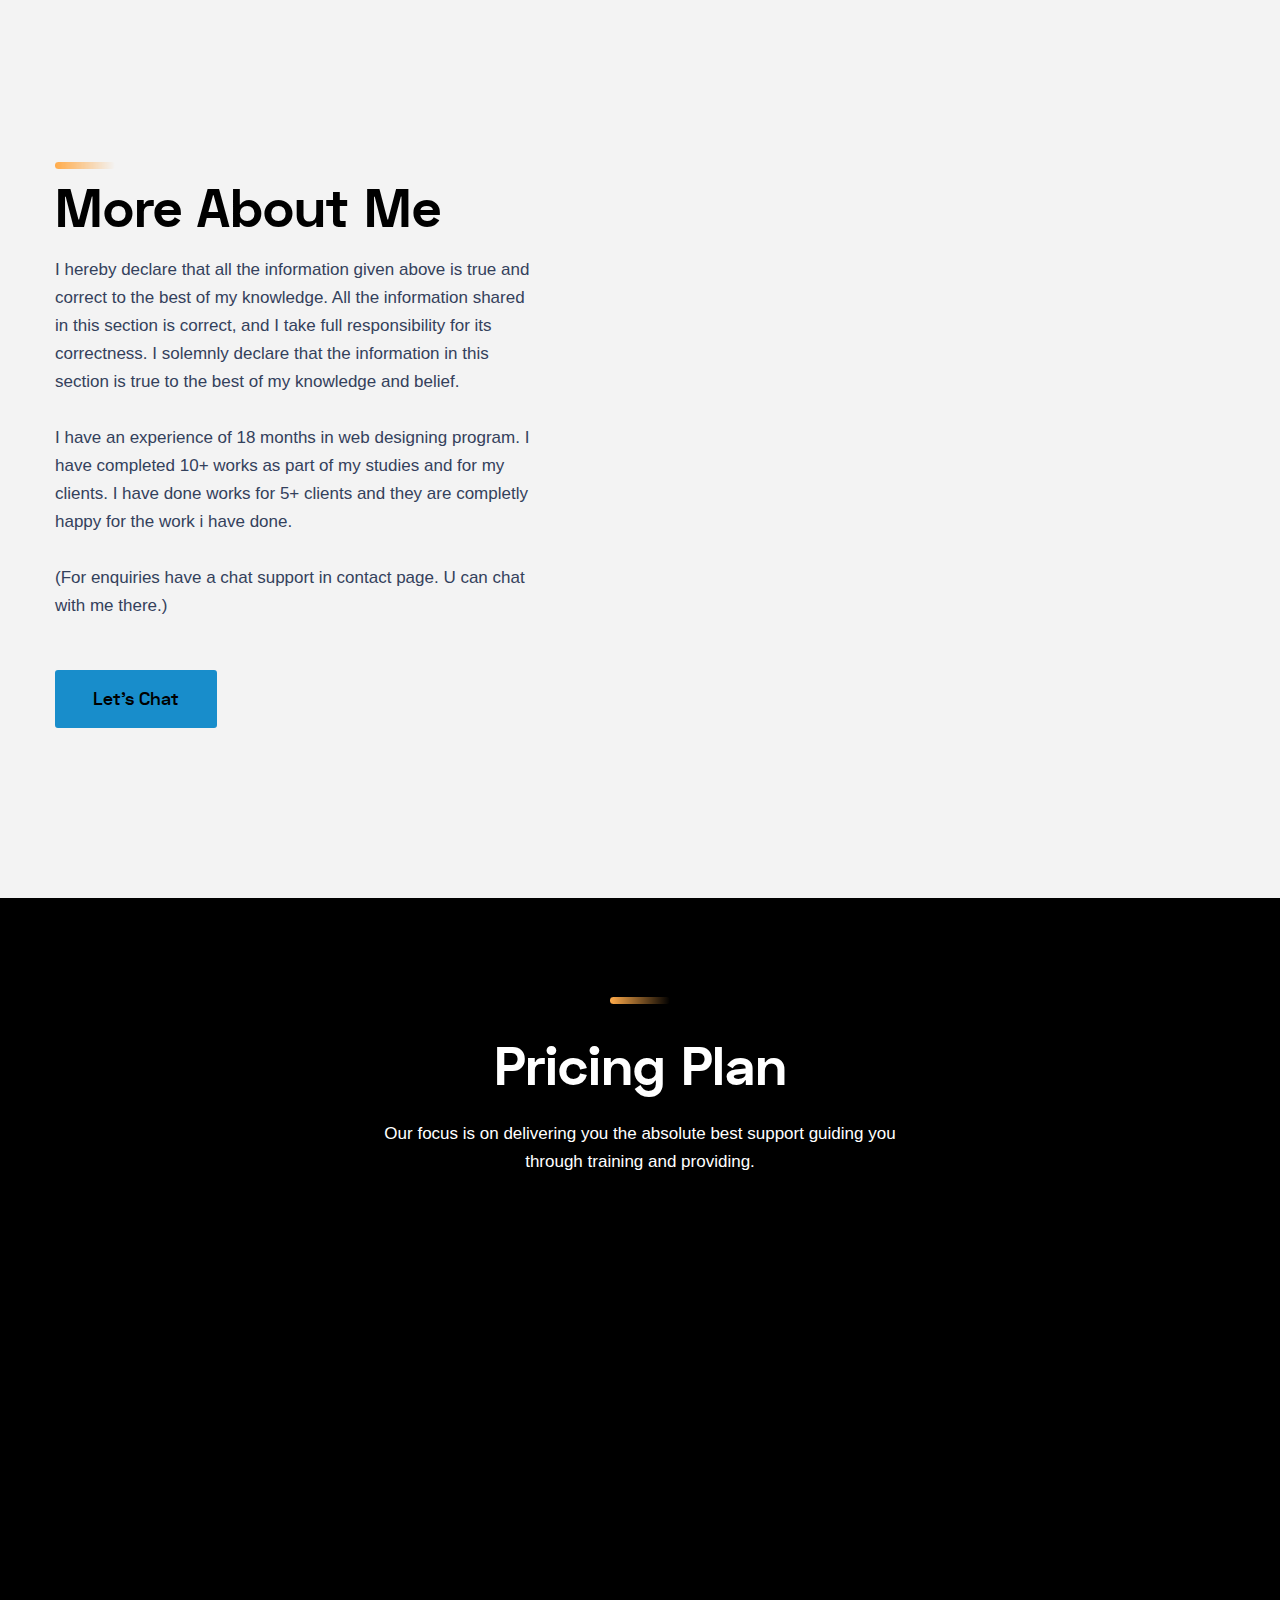
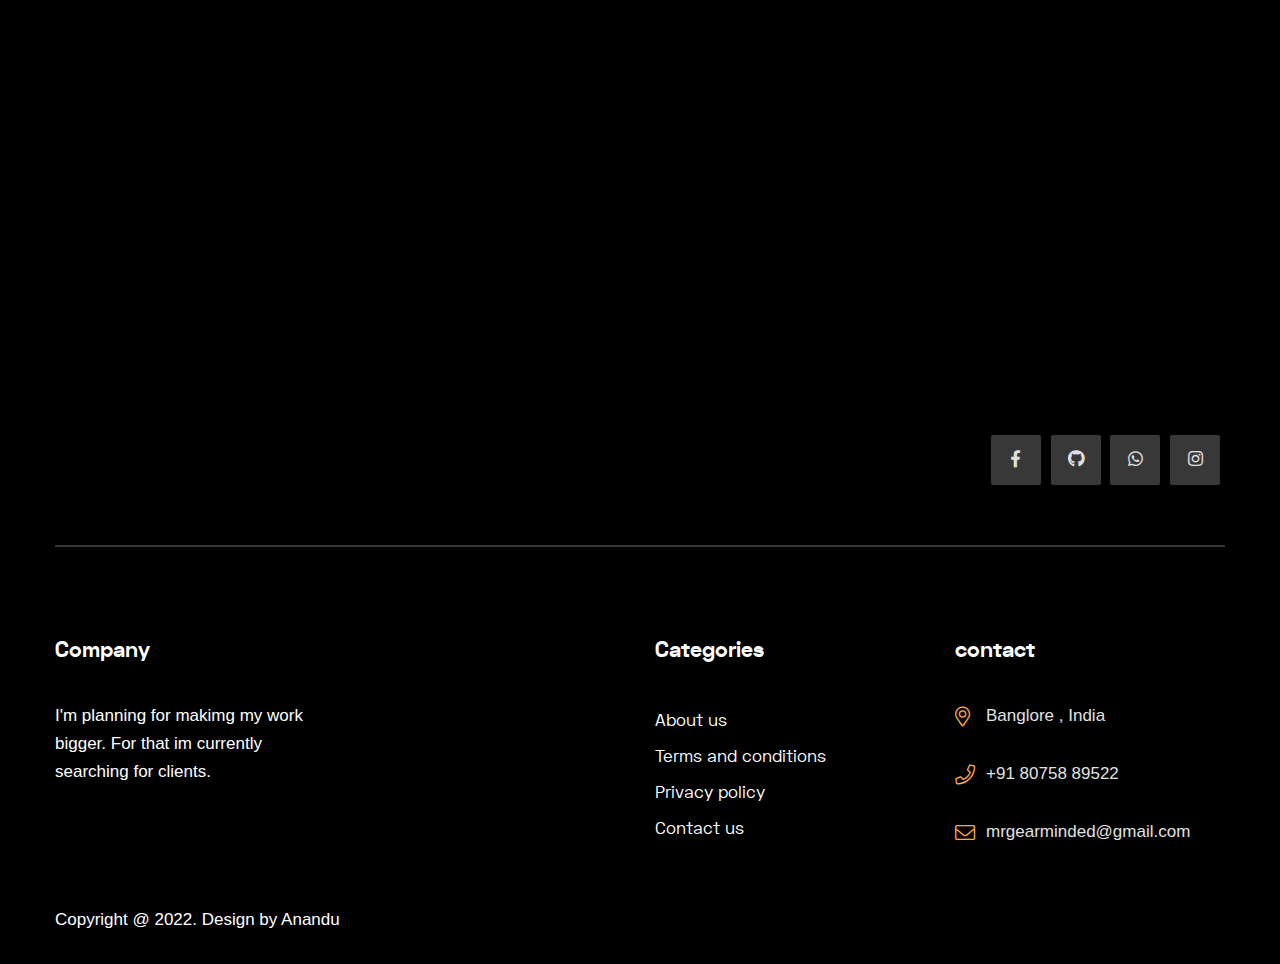
==== commit aa26f55c: "updates" ====
--- a/index.html
+++ b/index.html
@@ -96,12 +96,16 @@
                                             <a class="nav-link" href="pricing-1.html">Pricing</a>
                                             
                                         </li>
+                                        <li class="nav-item">
+                                            <a class="nav-link" href="contact.html">Contact</a>
+                                            
+                                        </li>
                                         
                                     </ul>
                                 </div> <!-- navbar collapse -->
 
-                                <div class="navbar-btn d-none d-sm-block">
-                                    <a class="main-btn" href="contact.html">Contact me</a>
+                                <div class="navbar-btn">
+                                    <a class="main-btn" href="donate.html">Donate Us</a>
                                 </div>
                             </nav>
                         </div> <!-- navigation -->
@@ -122,7 +126,7 @@
                 <div class="col-lg-7">
                     <div class="hero-content">
                         <img src="assets/images/hero-line.png" alt="">
-                        <h1 class="title animated wow fadeInLeft" data-wow-duration="3000ms" data-wow-delay="0ms">I am<br>Anantha krishnan</h1>
+                        <h1 class="title animated wow fadeInLeft" data-wow-duration="3000ms" data-wow-delay="0ms">I am<br>anantha krishnan</h1>
                         <span class="animated wow fadeInLeft" data-wow-duration="3000ms" data-wow-delay="300ms">Here you can see complete details about me and my job.</span>
                         <a class="main-btn main-btn-2 animated wow fadeInDown" data-wow-duration="3000ms" data-wow-delay="600ms" href="contact.html">Let’s Talk</a>
                     </div>
--- a/assets/css/style.css
+++ b/assets/css/style.css
@@ -131,7 +131,7 @@
   -moz-user-select: none;
   -ms-user-select: none;
   user-select: none;
-  border: 2px solid #FFAB4A;
+  border: 2px solid #188dcb;
   padding: 0 36px;
   font-size: 16px;
   line-height: 54px;
@@ -140,11 +140,11 @@
   cursor: pointer;
   z-index: 5;
   font-weight: 600;
-  background-color: #FFAB4A;
+  background-color: #188dcb;
   font-family: "space_grotesk"; }
   .main-btn:hover {
     background-color: transparent;
-    color: #FFAB4A; }
+    color: #fff; }
   .main-btn.main-btn-2 {
     background: #fff;
     border-color: #fff; }
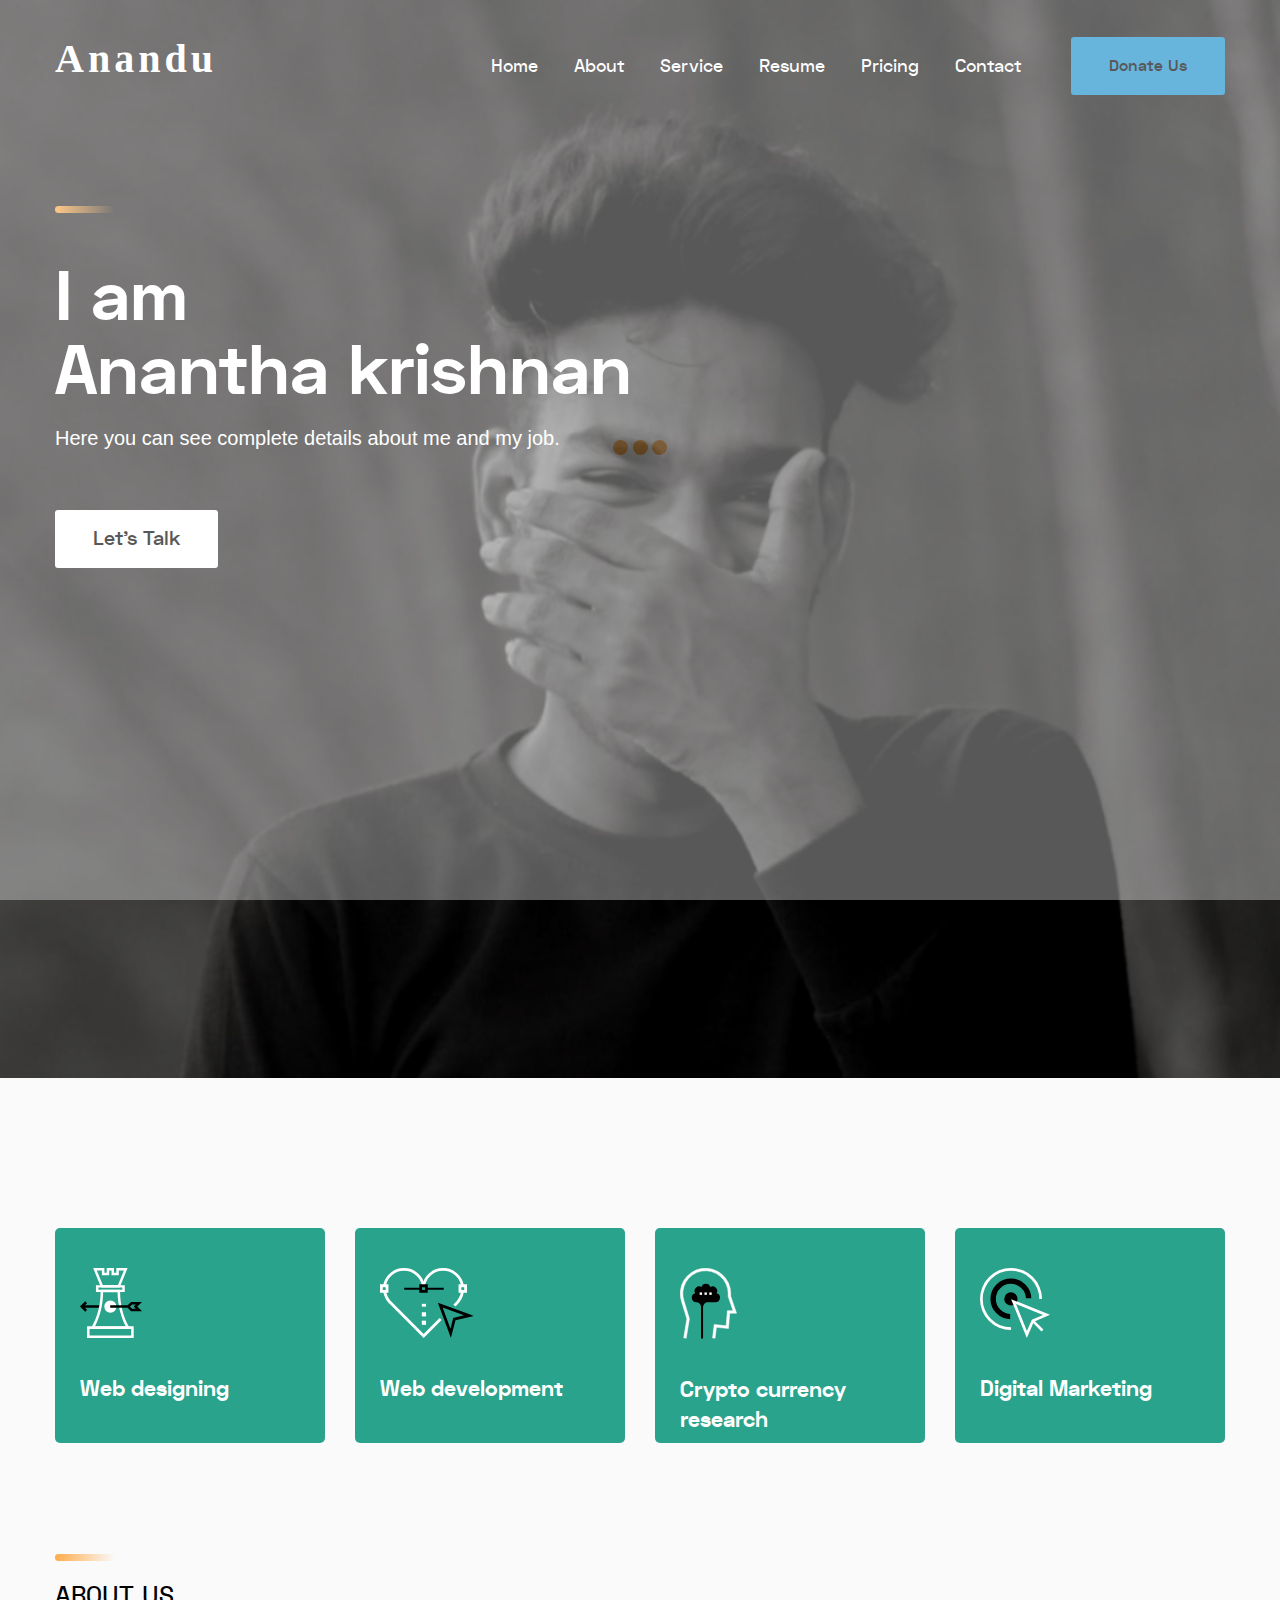
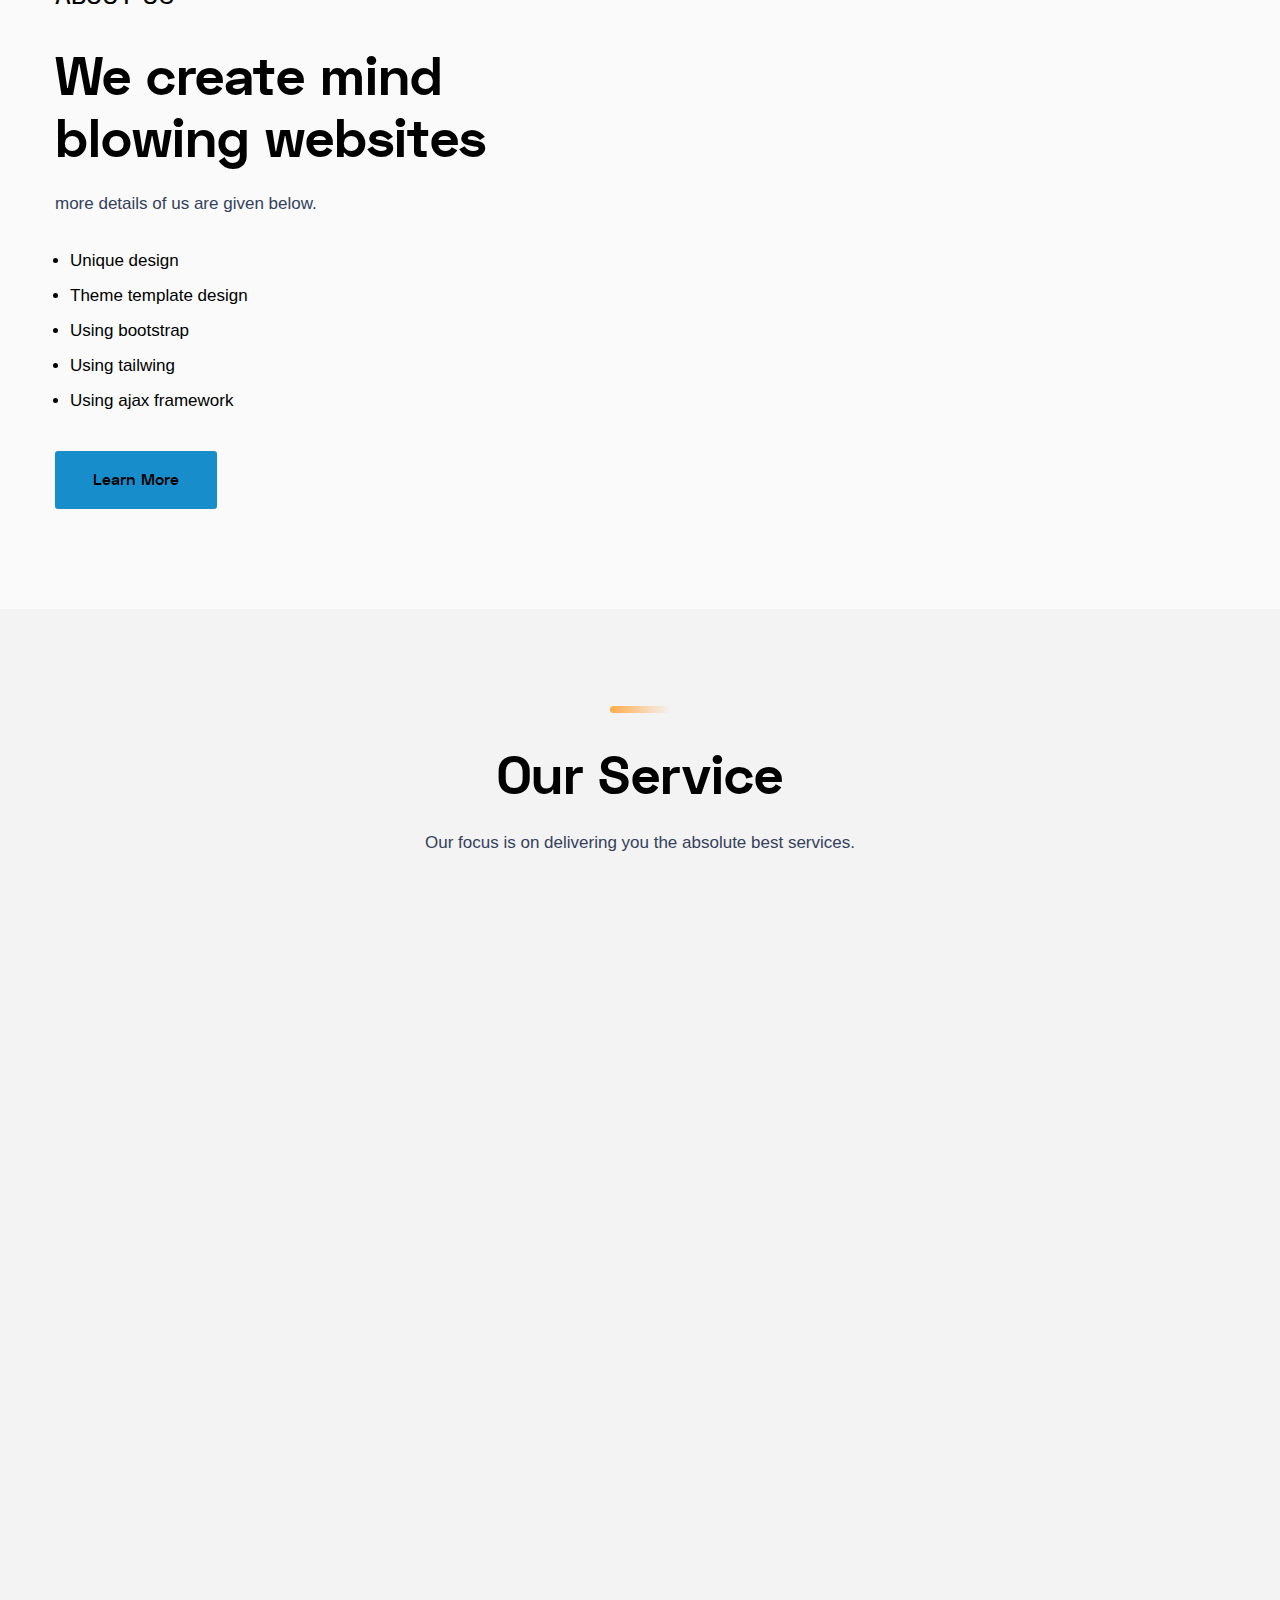
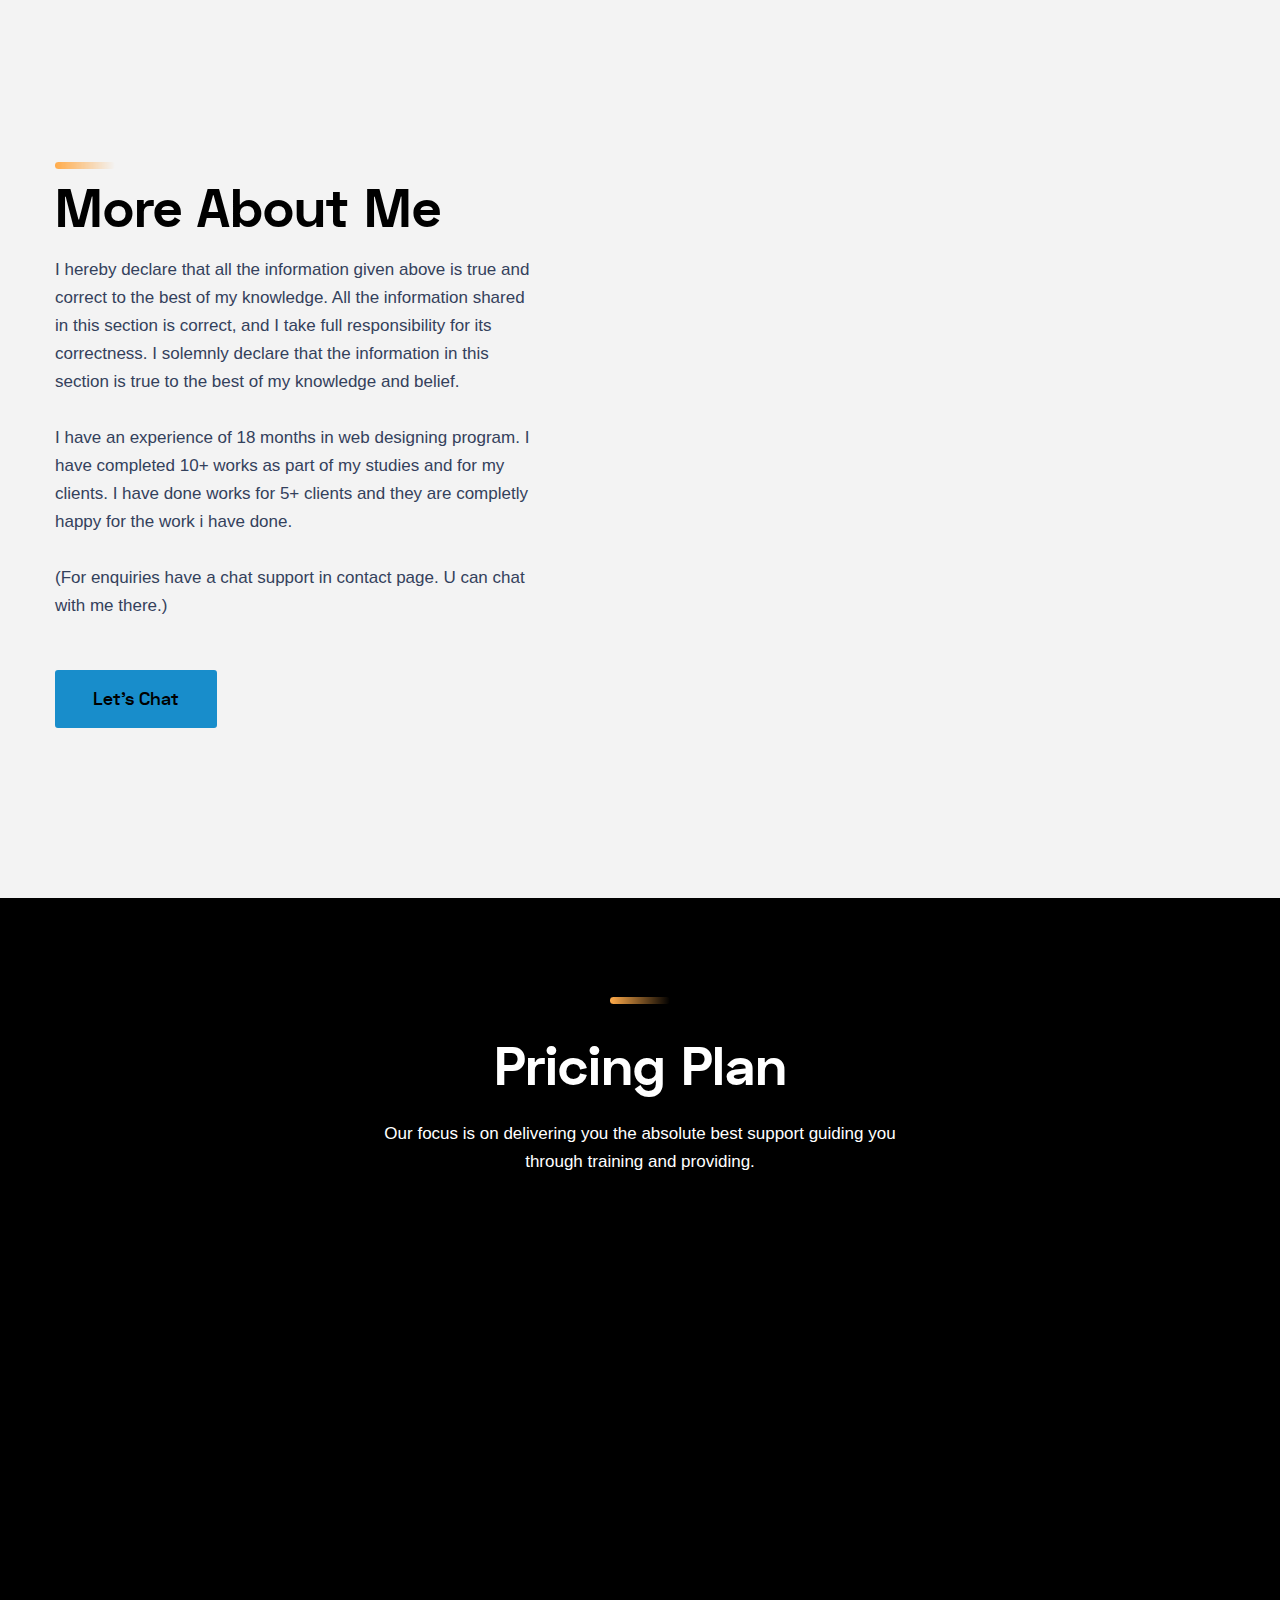
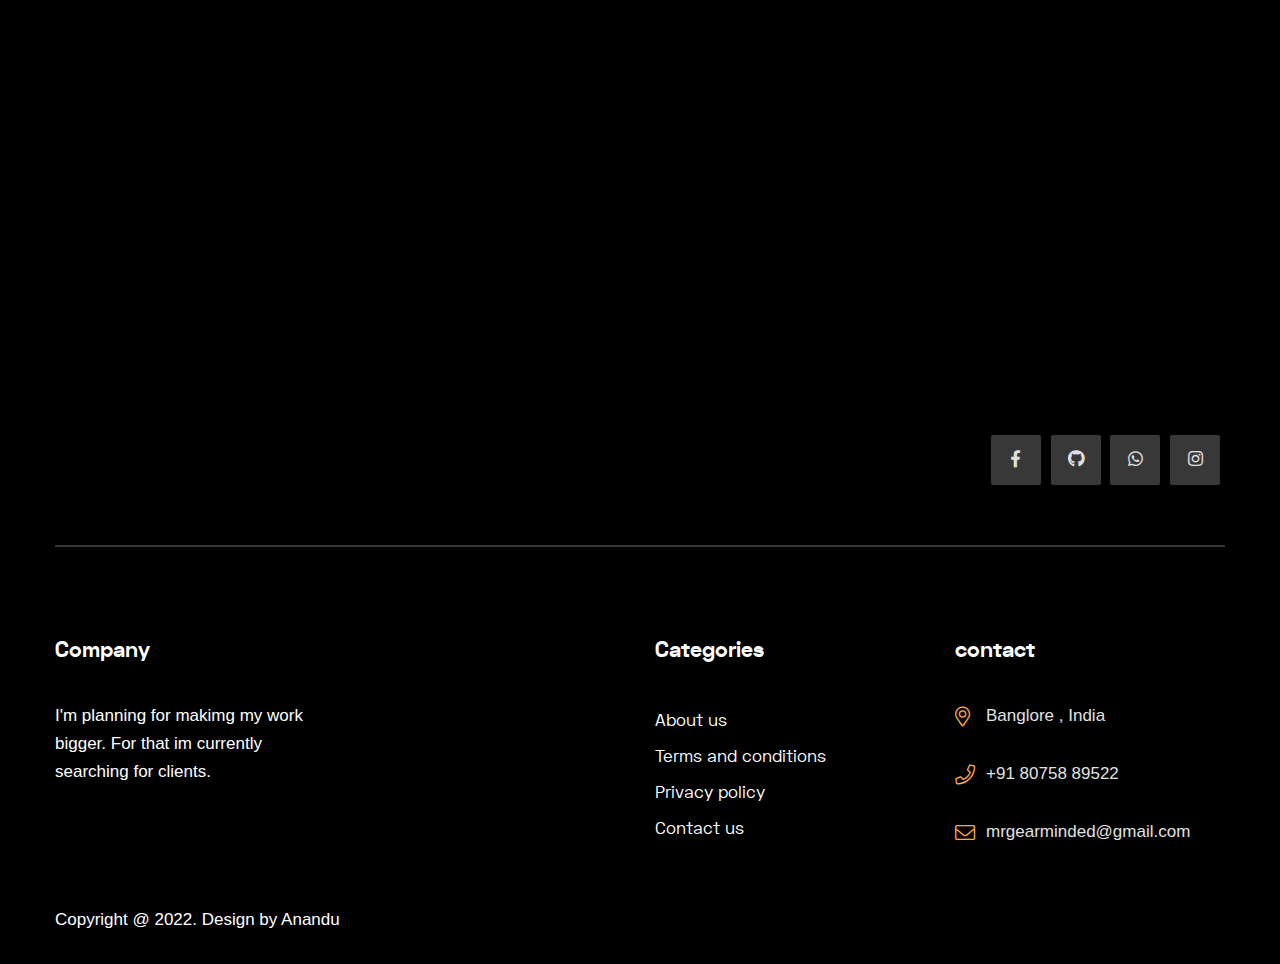
==== commit 0865abe2: "Merge branch 'master' of https://github.com/anandu-git/newcvweb" ====
--- a/index.html
+++ b/index.html
@@ -126,7 +126,7 @@
                 <div class="col-lg-7">
                     <div class="hero-content">
                         <img src="assets/images/hero-line.png" alt="">
-                        <h1 class="title animated wow fadeInLeft" data-wow-duration="3000ms" data-wow-delay="0ms">I am<br>anantha krishnan</h1>
+                        <h1 class="title animated wow fadeInLeft" data-wow-duration="3000ms" data-wow-delay="0ms">I am<br>Anantha krishnan</h1>
                         <span class="animated wow fadeInLeft" data-wow-duration="3000ms" data-wow-delay="300ms">Here you can see complete details about me and my job.</span>
                         <a class="main-btn main-btn-2 animated wow fadeInDown" data-wow-duration="3000ms" data-wow-delay="600ms" href="contact.html">Let’s Talk</a>
                     </div>
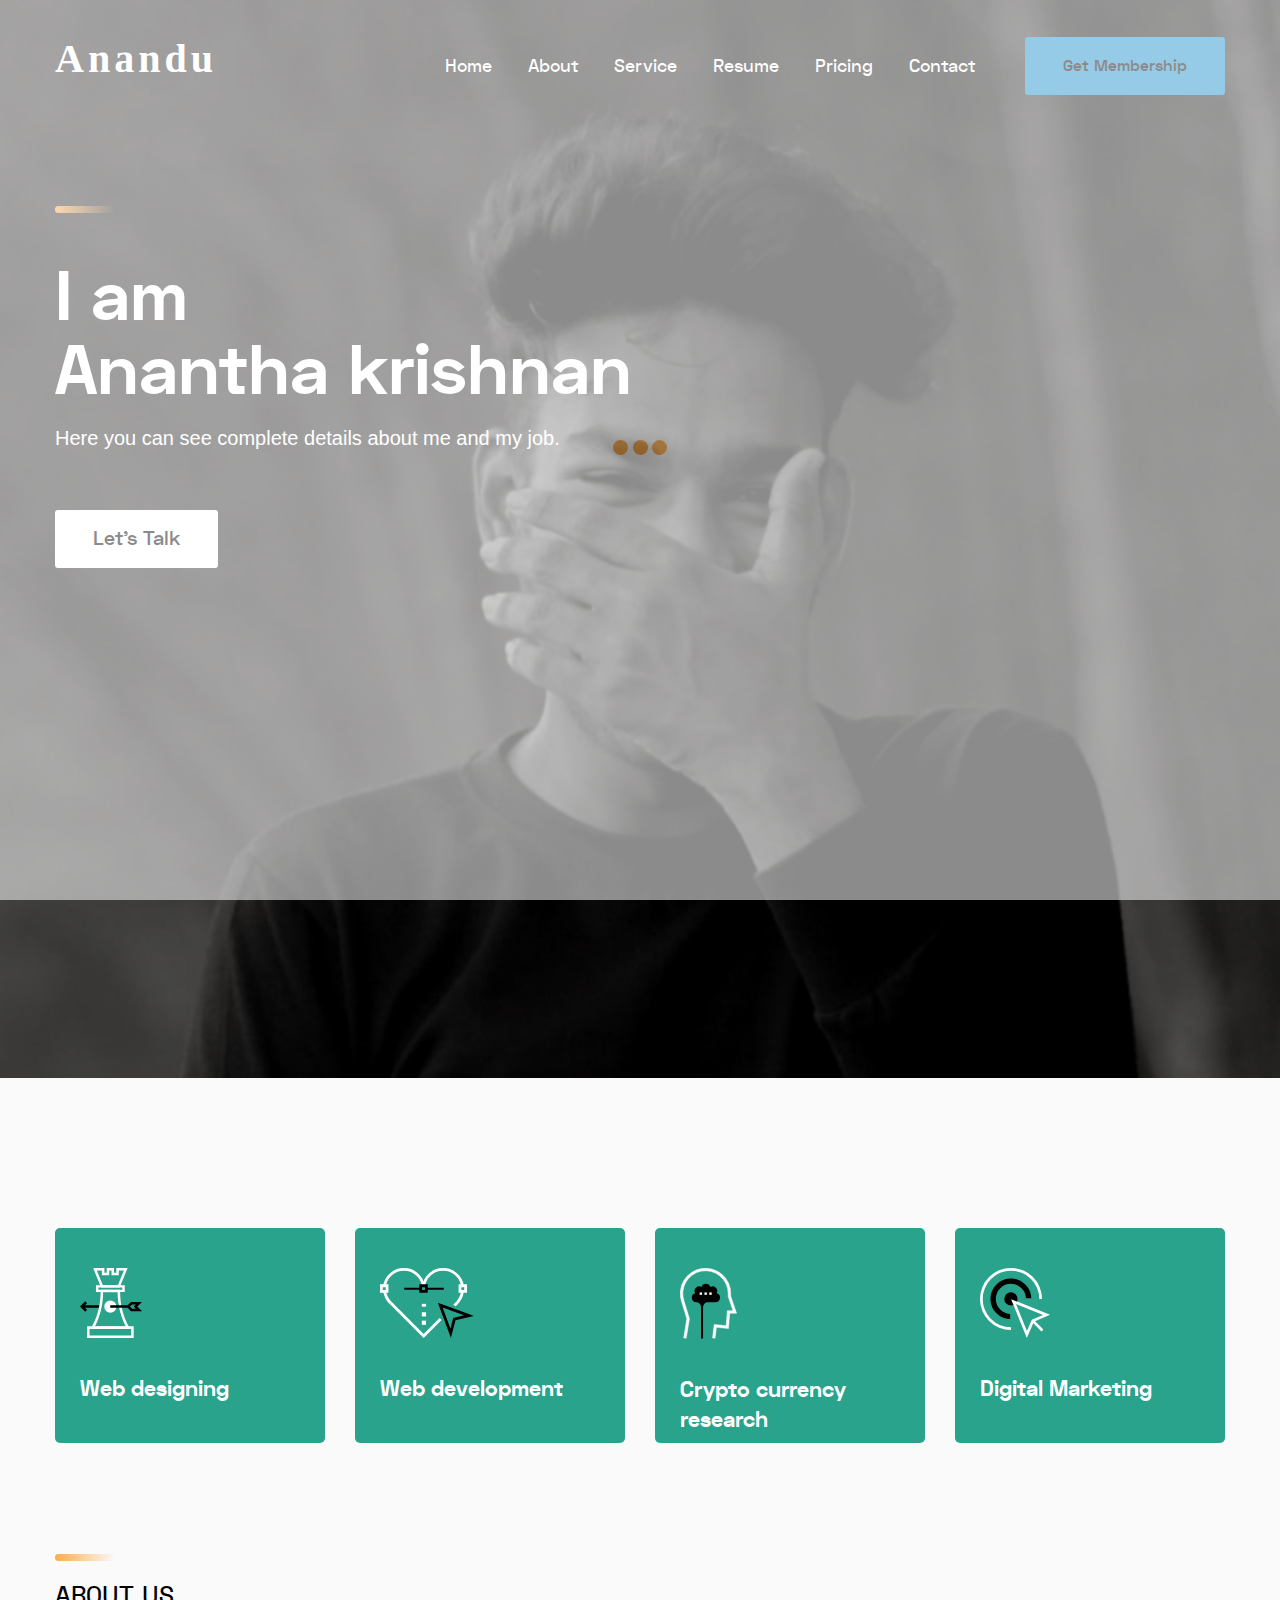
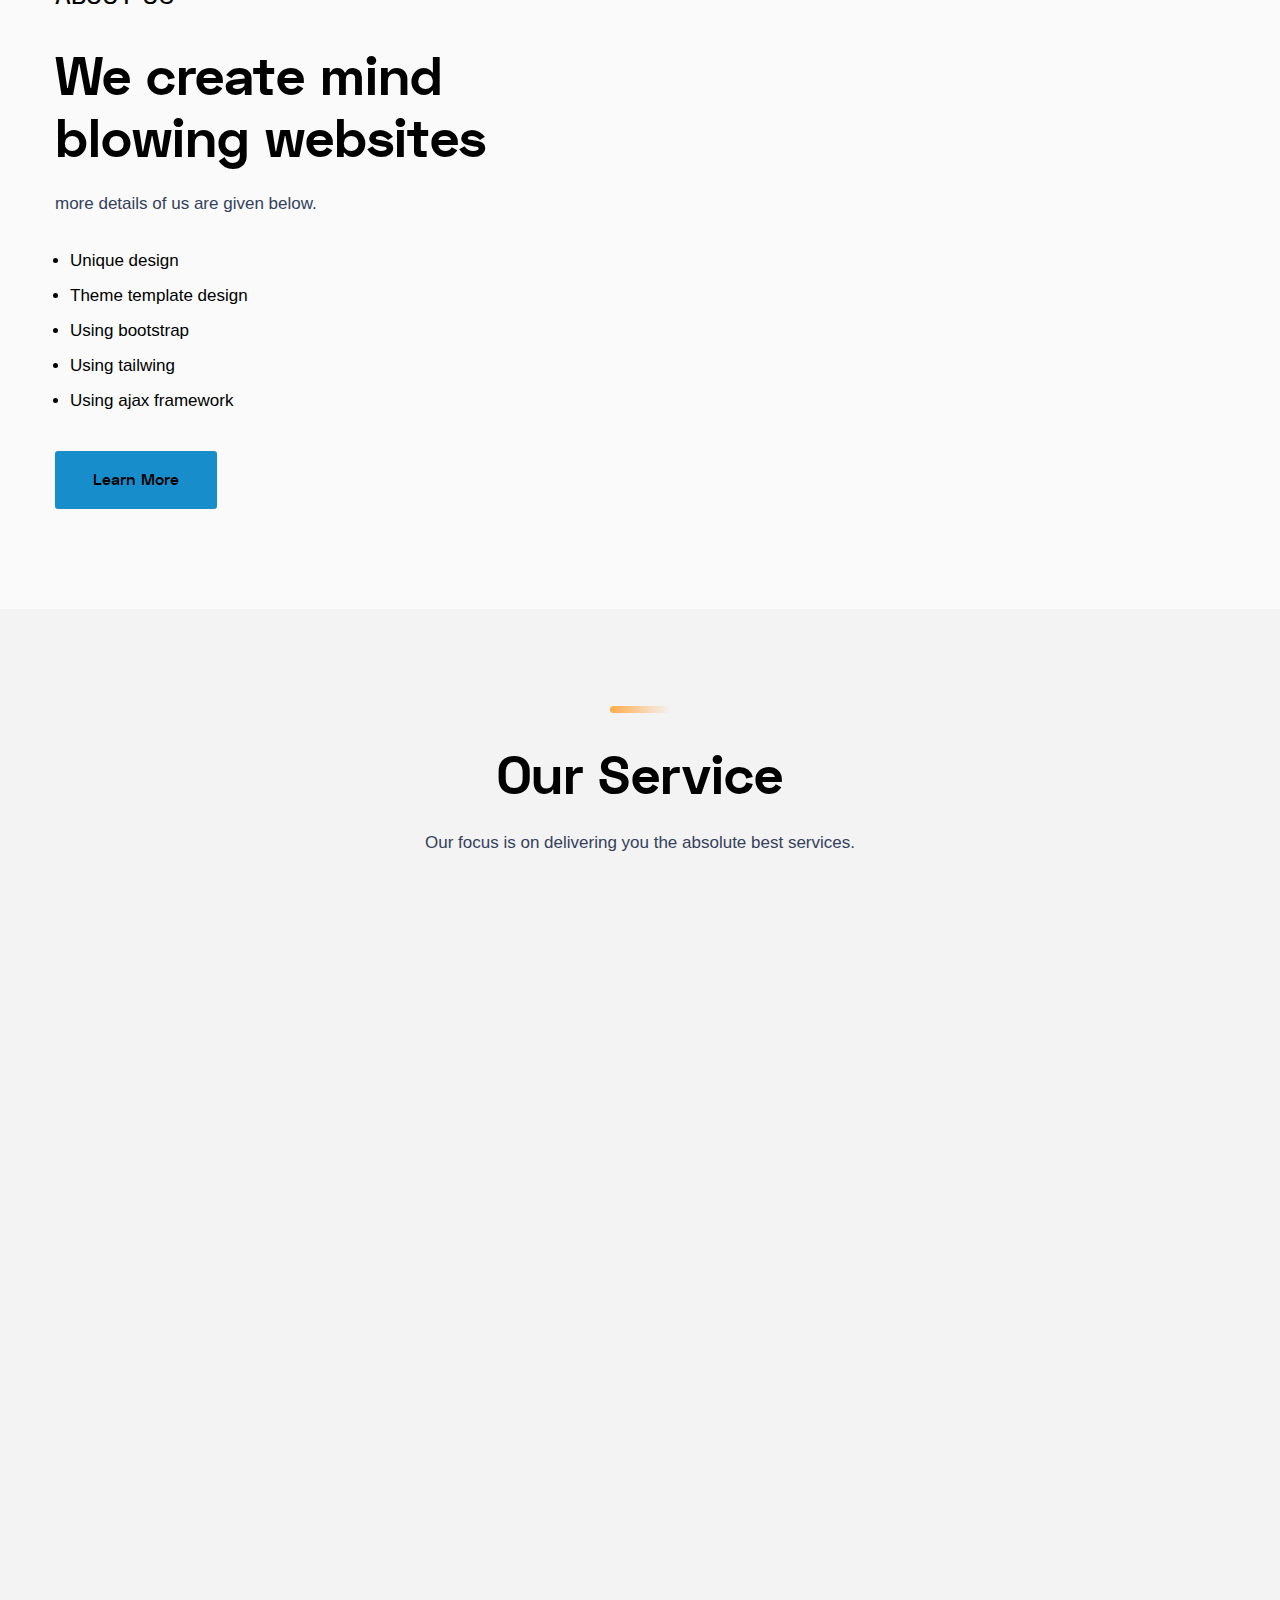
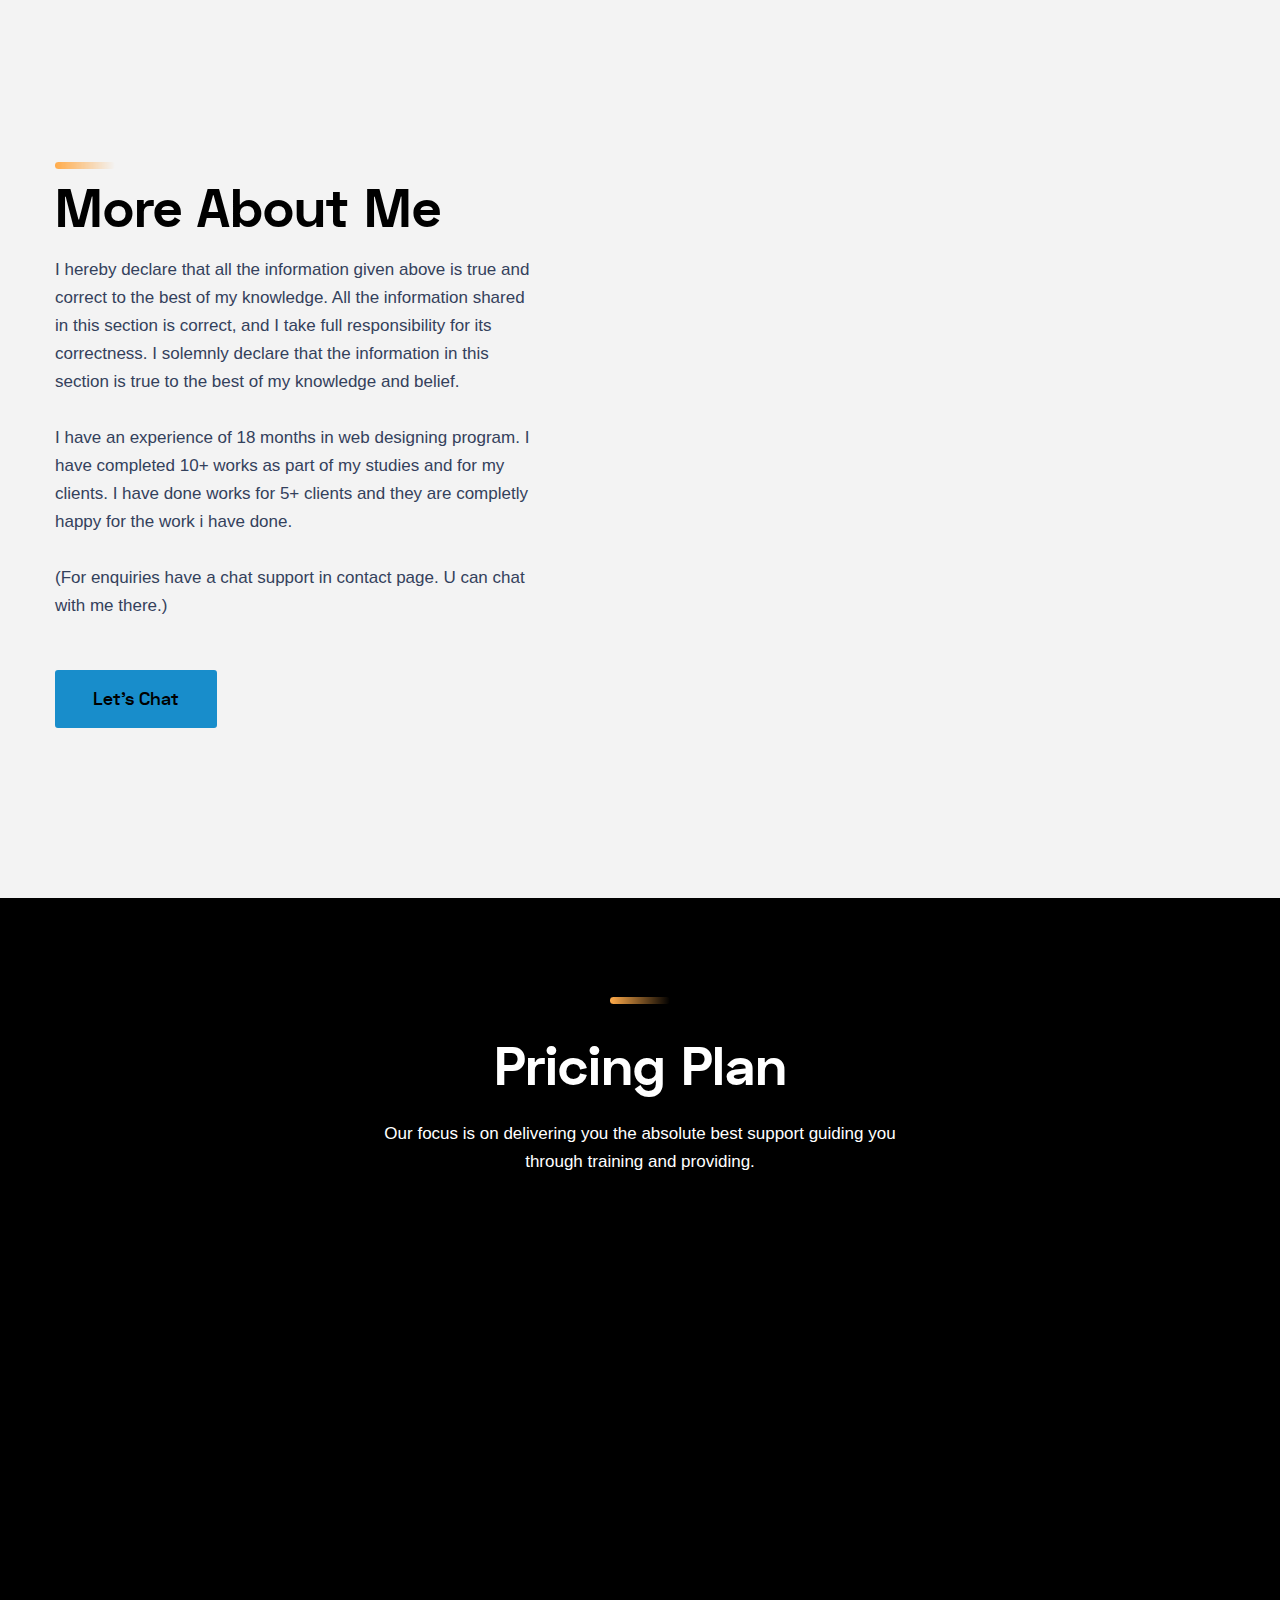
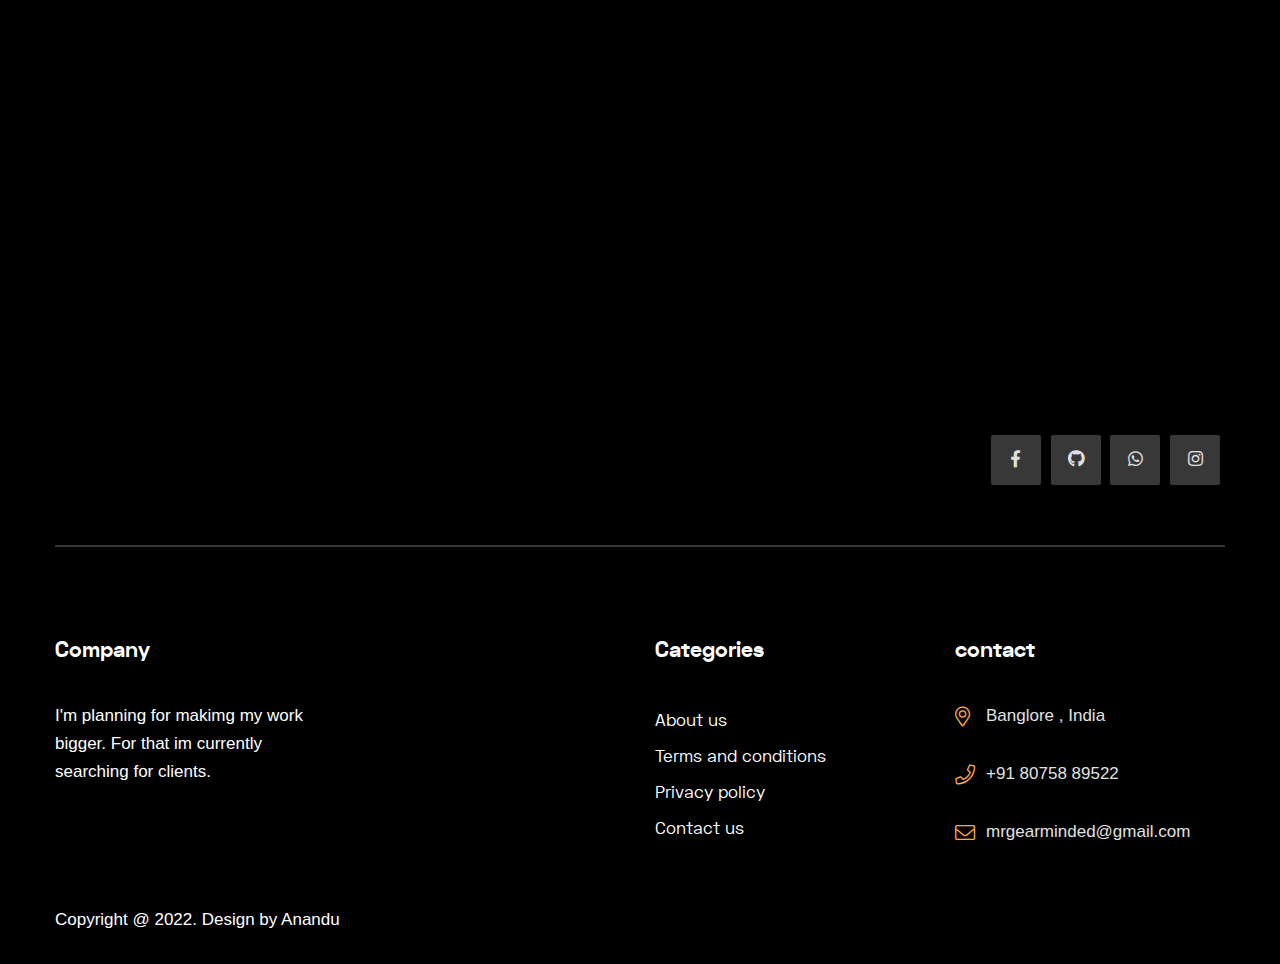
==== commit 5bcde409: "sk" ====
--- a/index.html
+++ b/index.html
@@ -105,7 +105,7 @@
                                 </div> <!-- navbar collapse -->
 
                                 <div class="navbar-btn">
-                                    <a class="main-btn" href="donate.html">Donate Us</a>
+                                    <a class="main-btn" href="donate.html">Get Membership</a>
                                 </div>
                             </nav>
                         </div> <!-- navigation -->
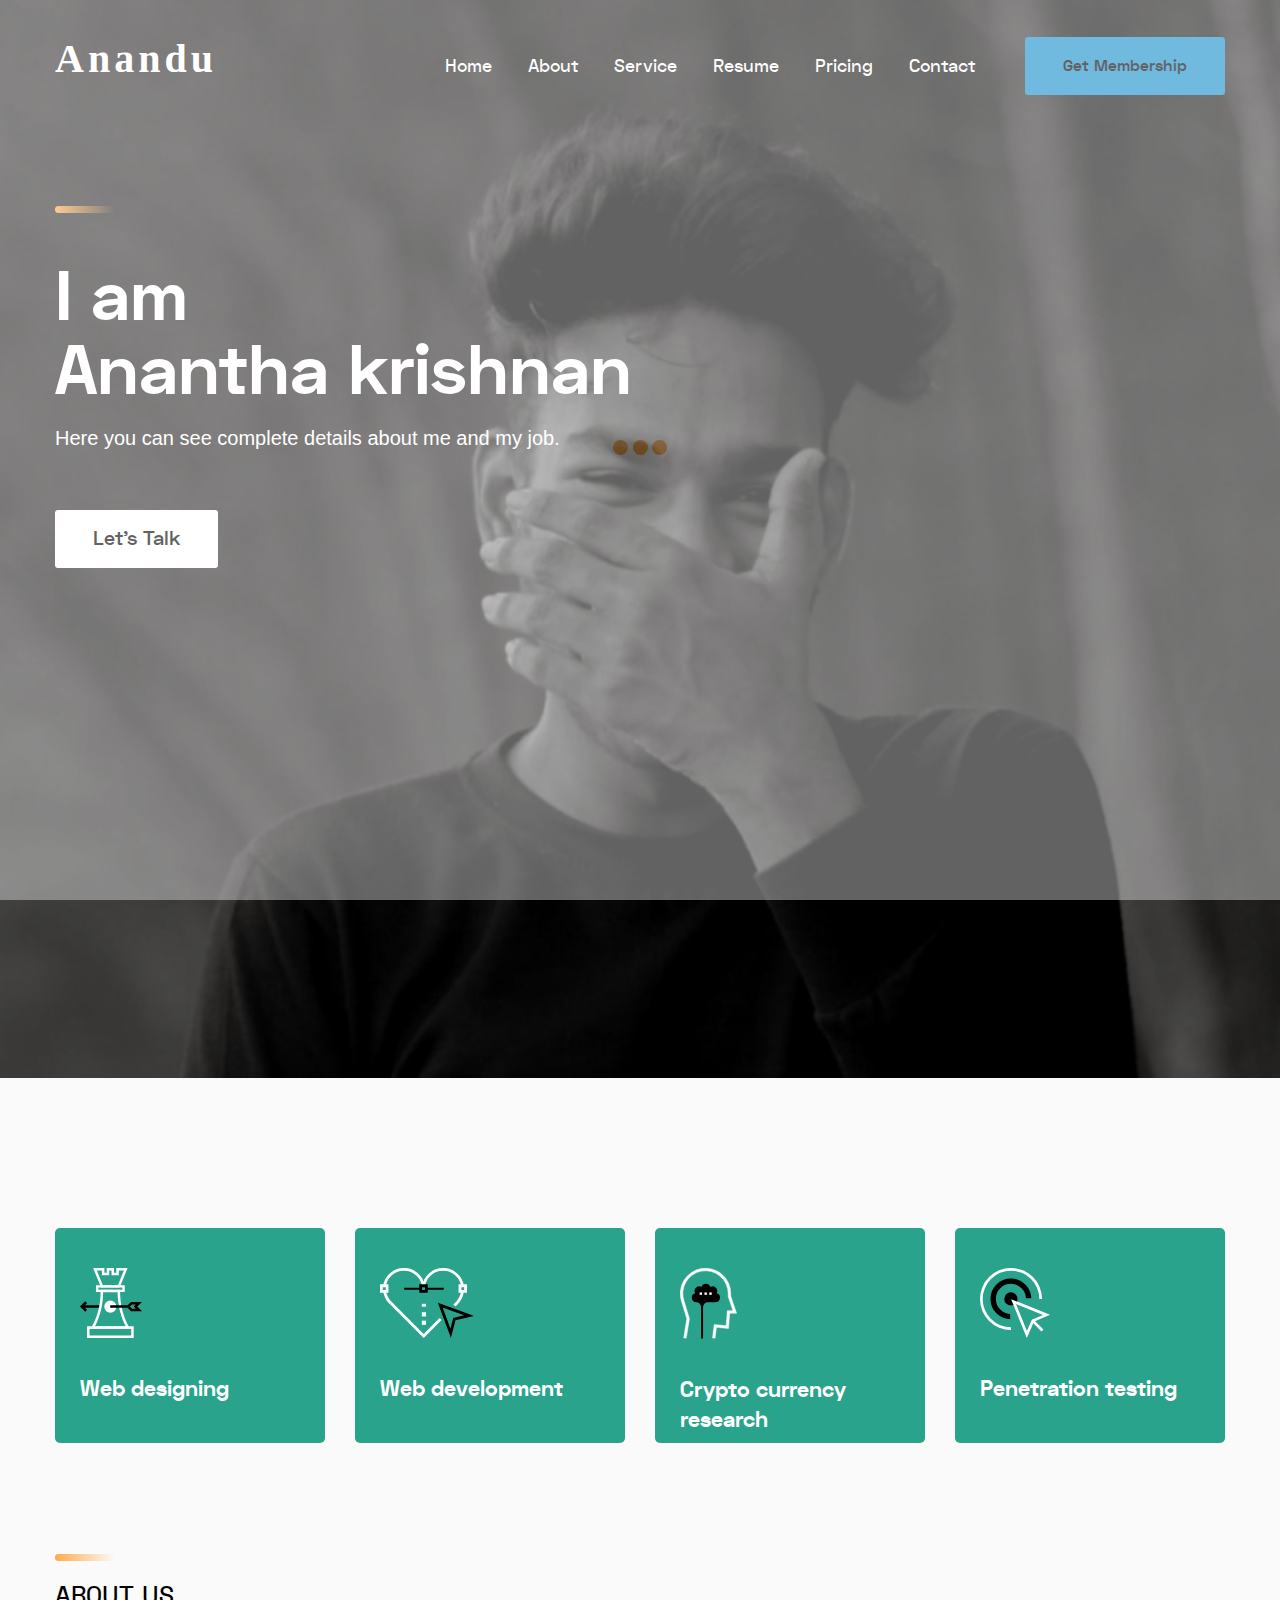
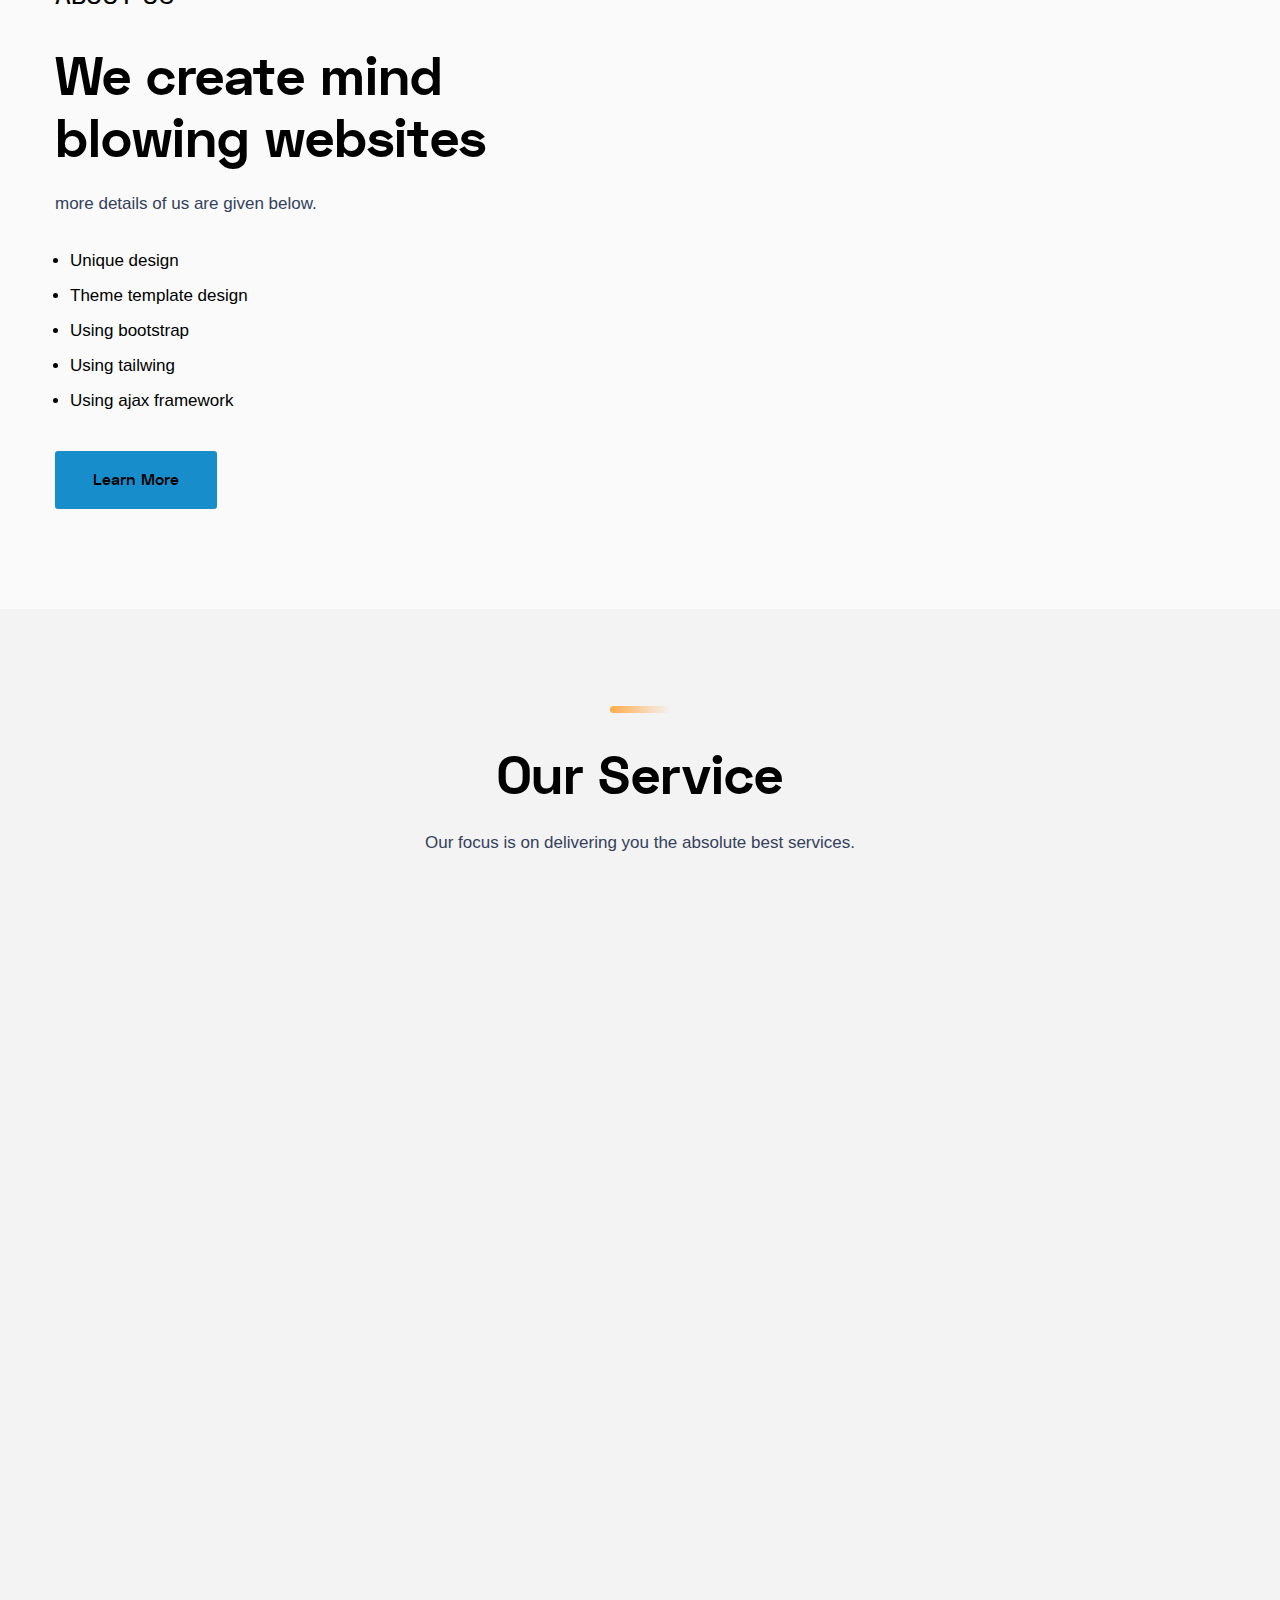
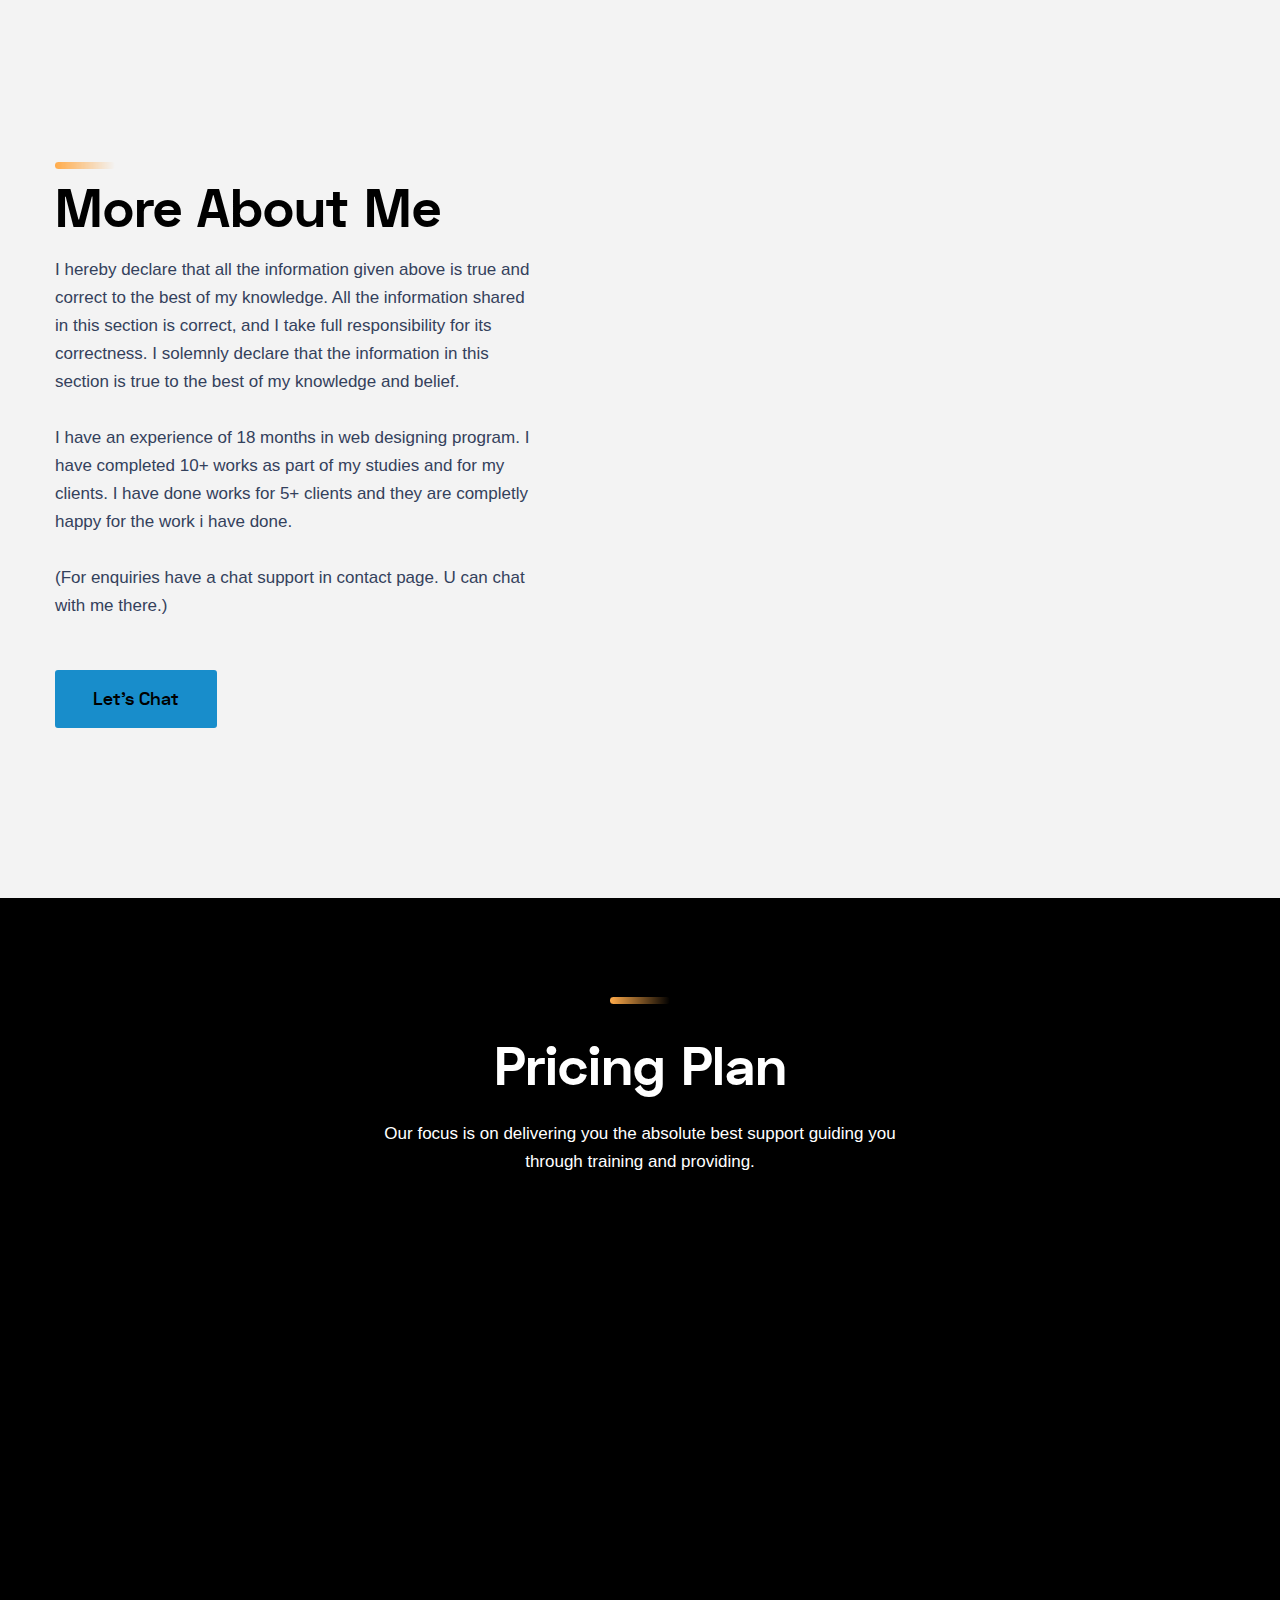
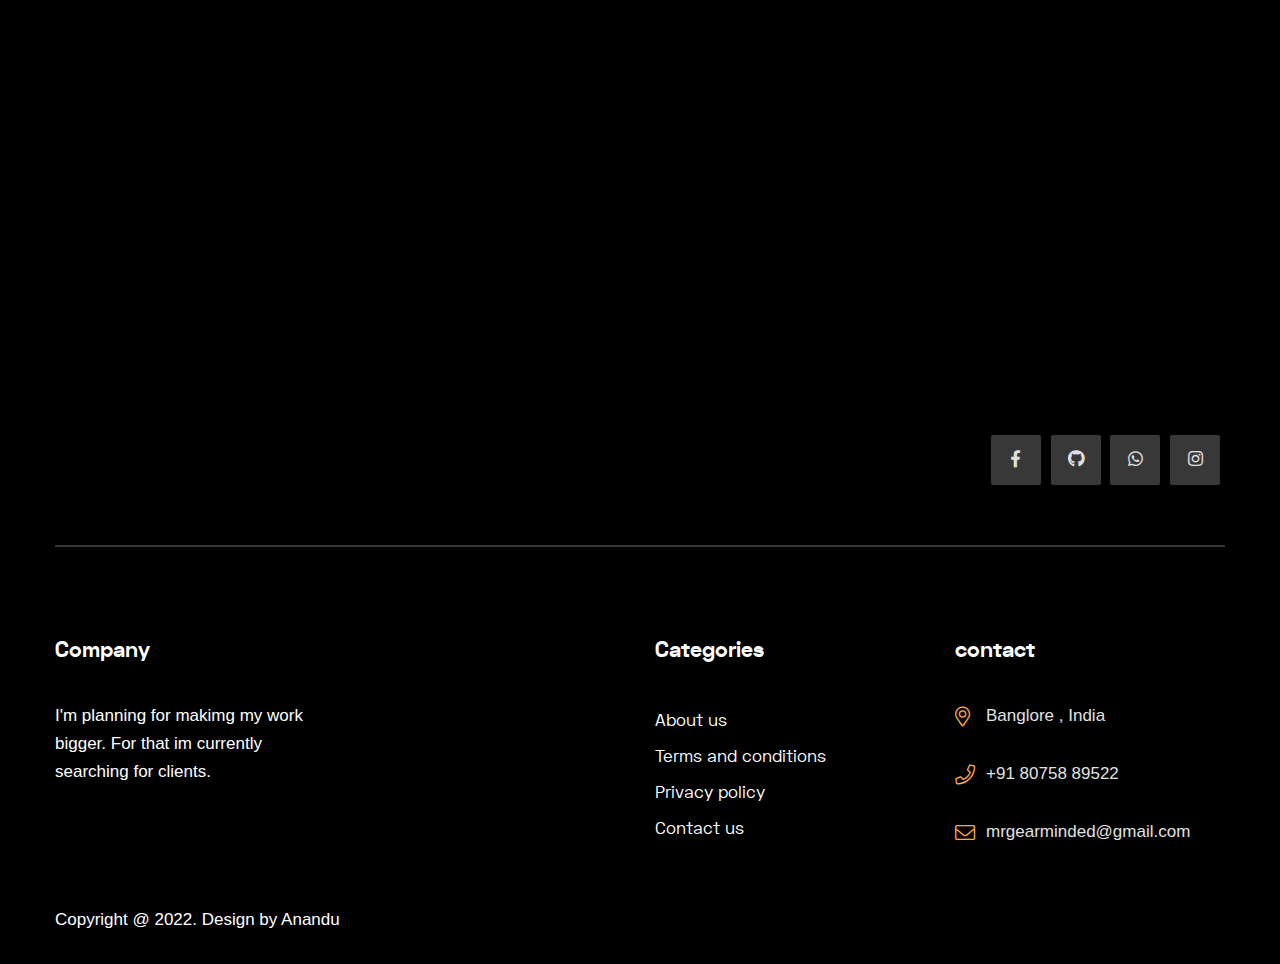
==== commit 18949d28: "Update index.html added cs" ====
--- a/index.html
+++ b/index.html
@@ -238,8 +238,8 @@
                               </g>
                             </svg>
                         </div>
-                        <h3 class="title">Digital Marketing</h3>
-                        <span>I have skills in digital marketing and have 1 year of experience in field of digital marketing</span>
+                        <h3 class="title">Penetration testing</h3>
+                        <span>I just completed a course in cybersecurity and gained a solid understanding of network and web penetration testing.</span>
                     </div>
                 </div>
             </div>
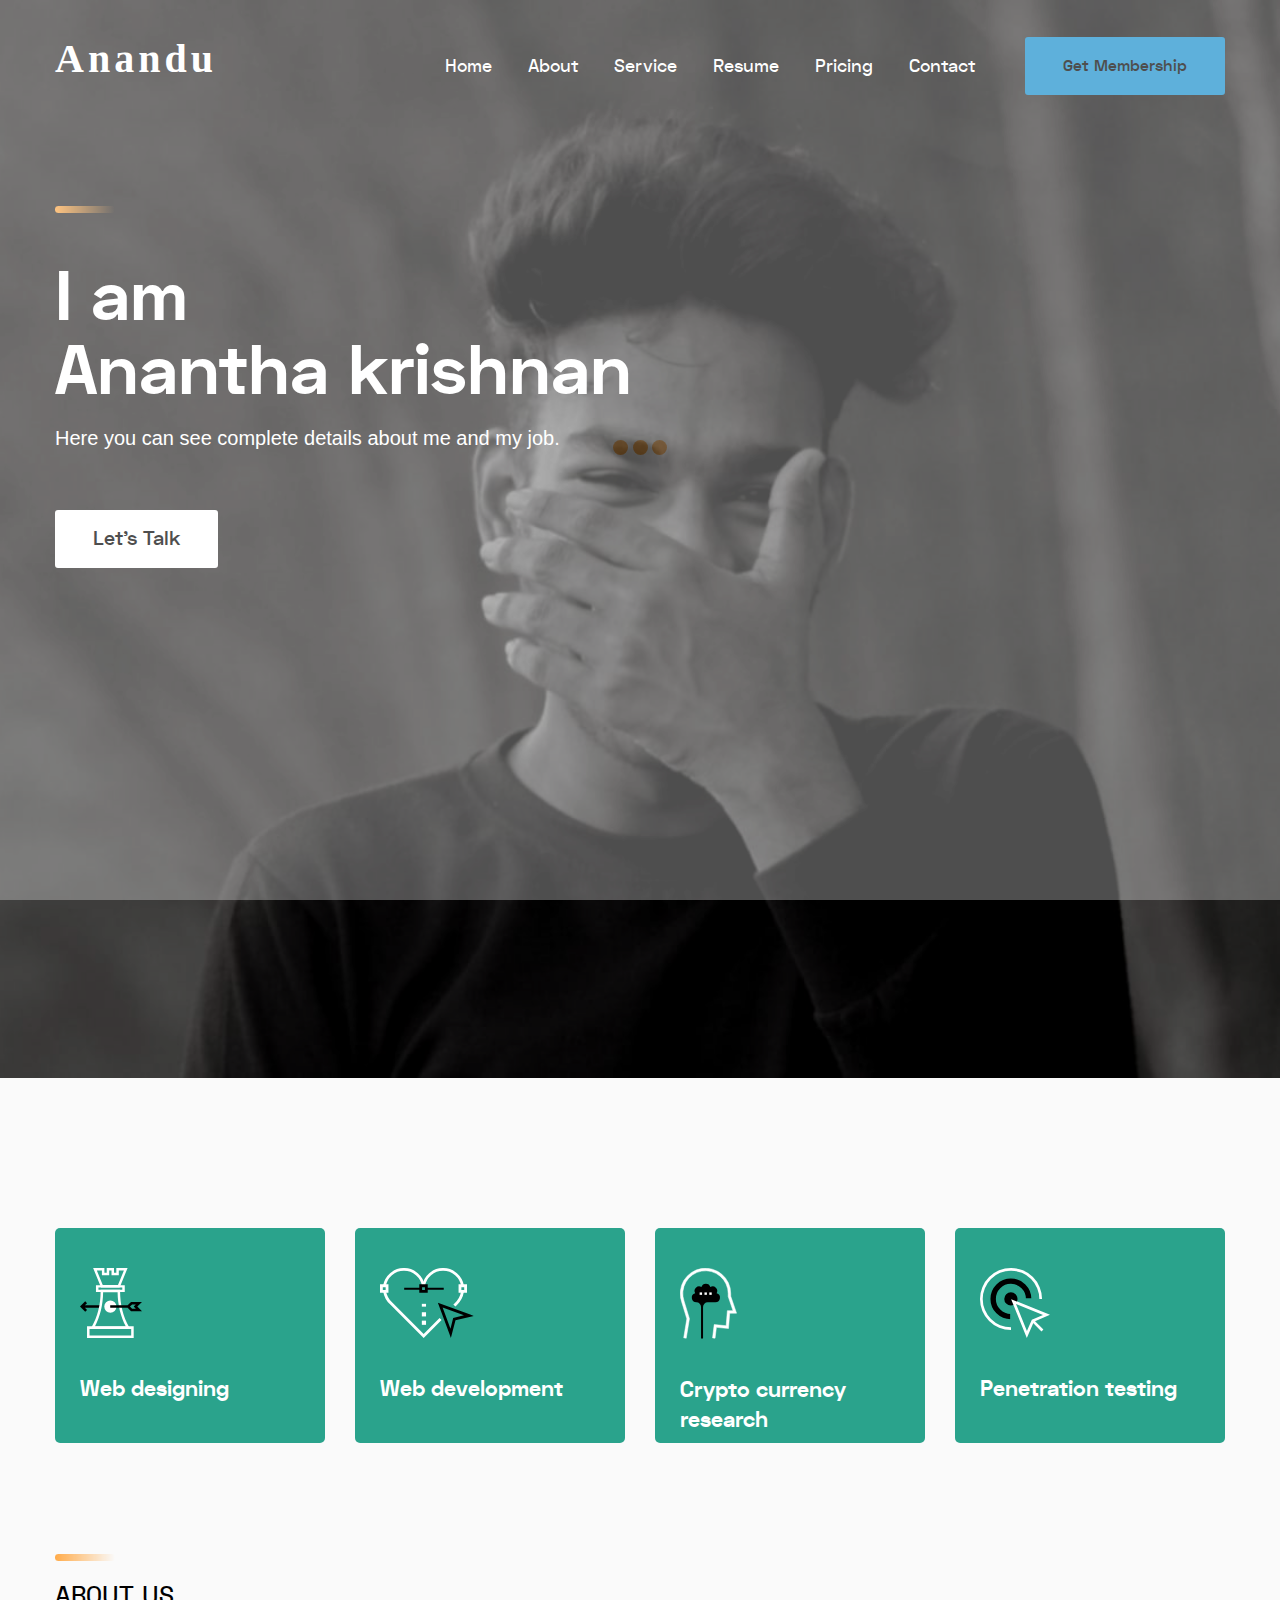
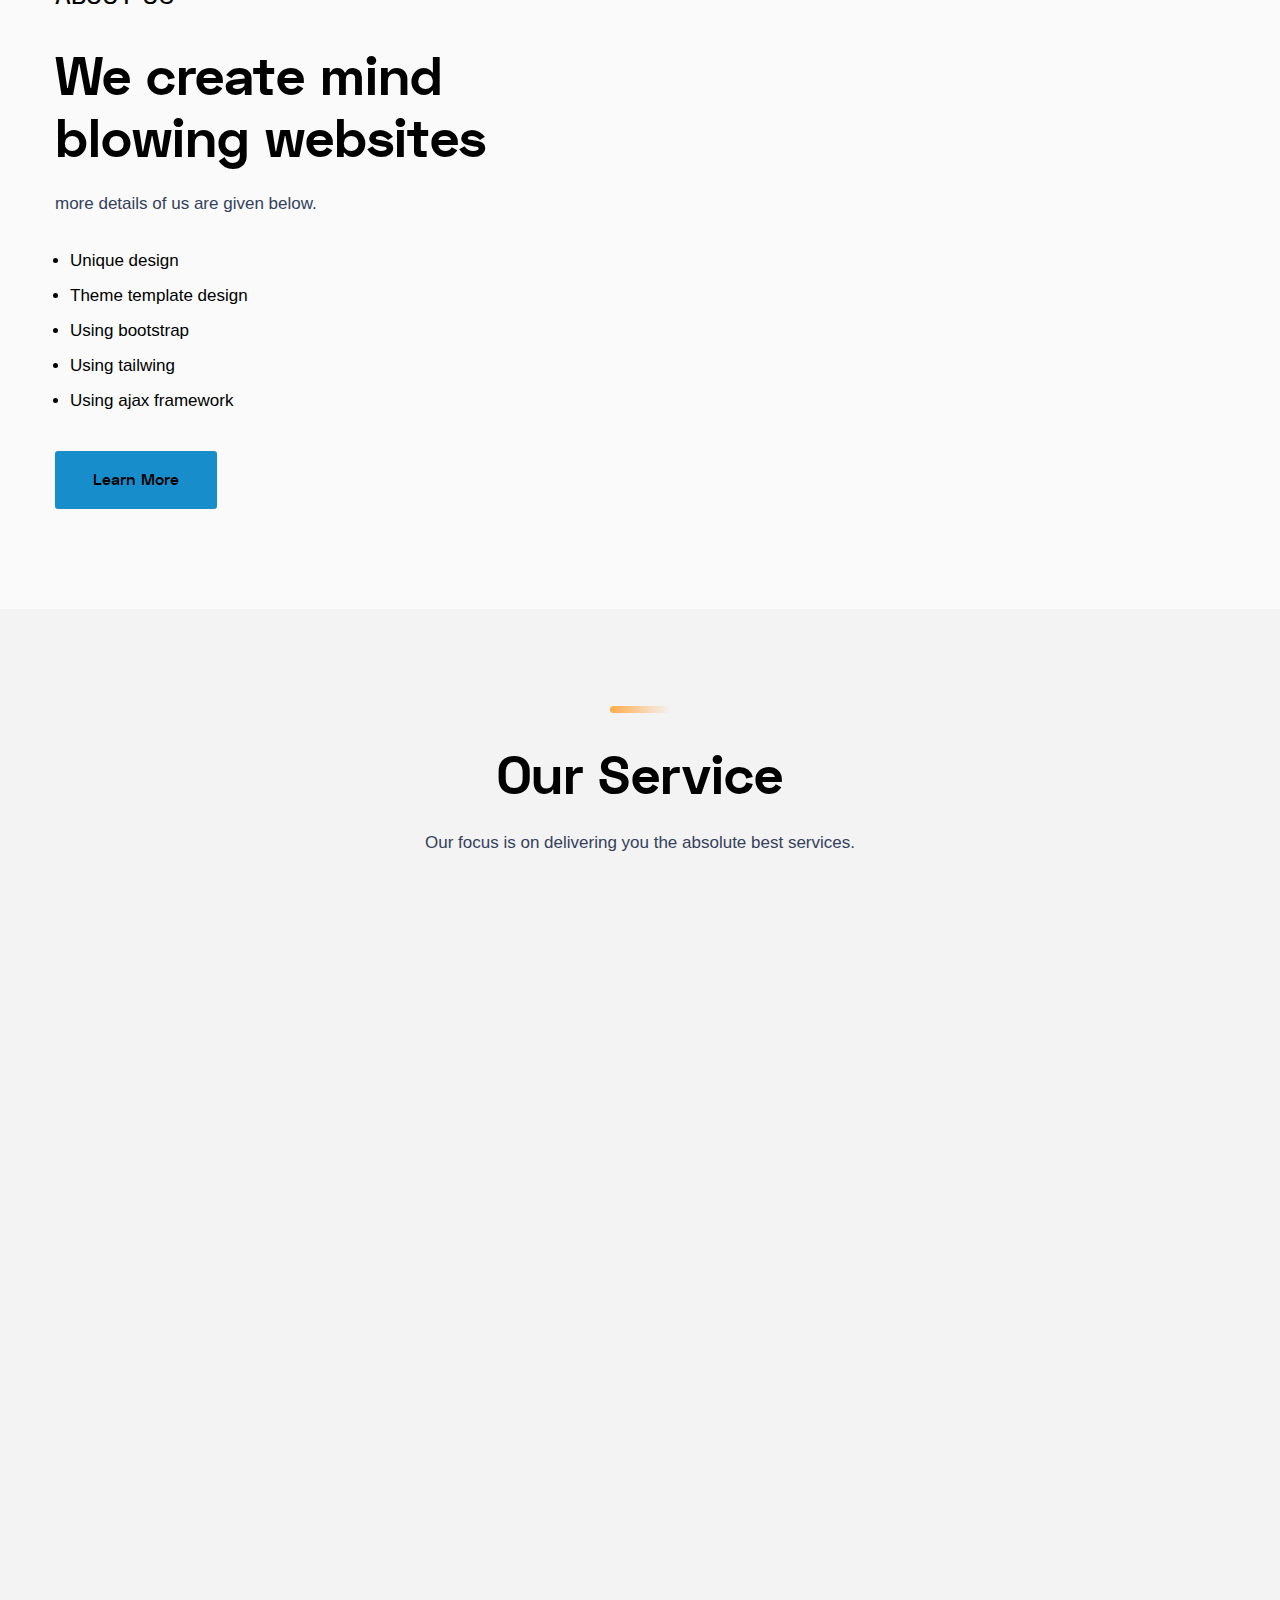
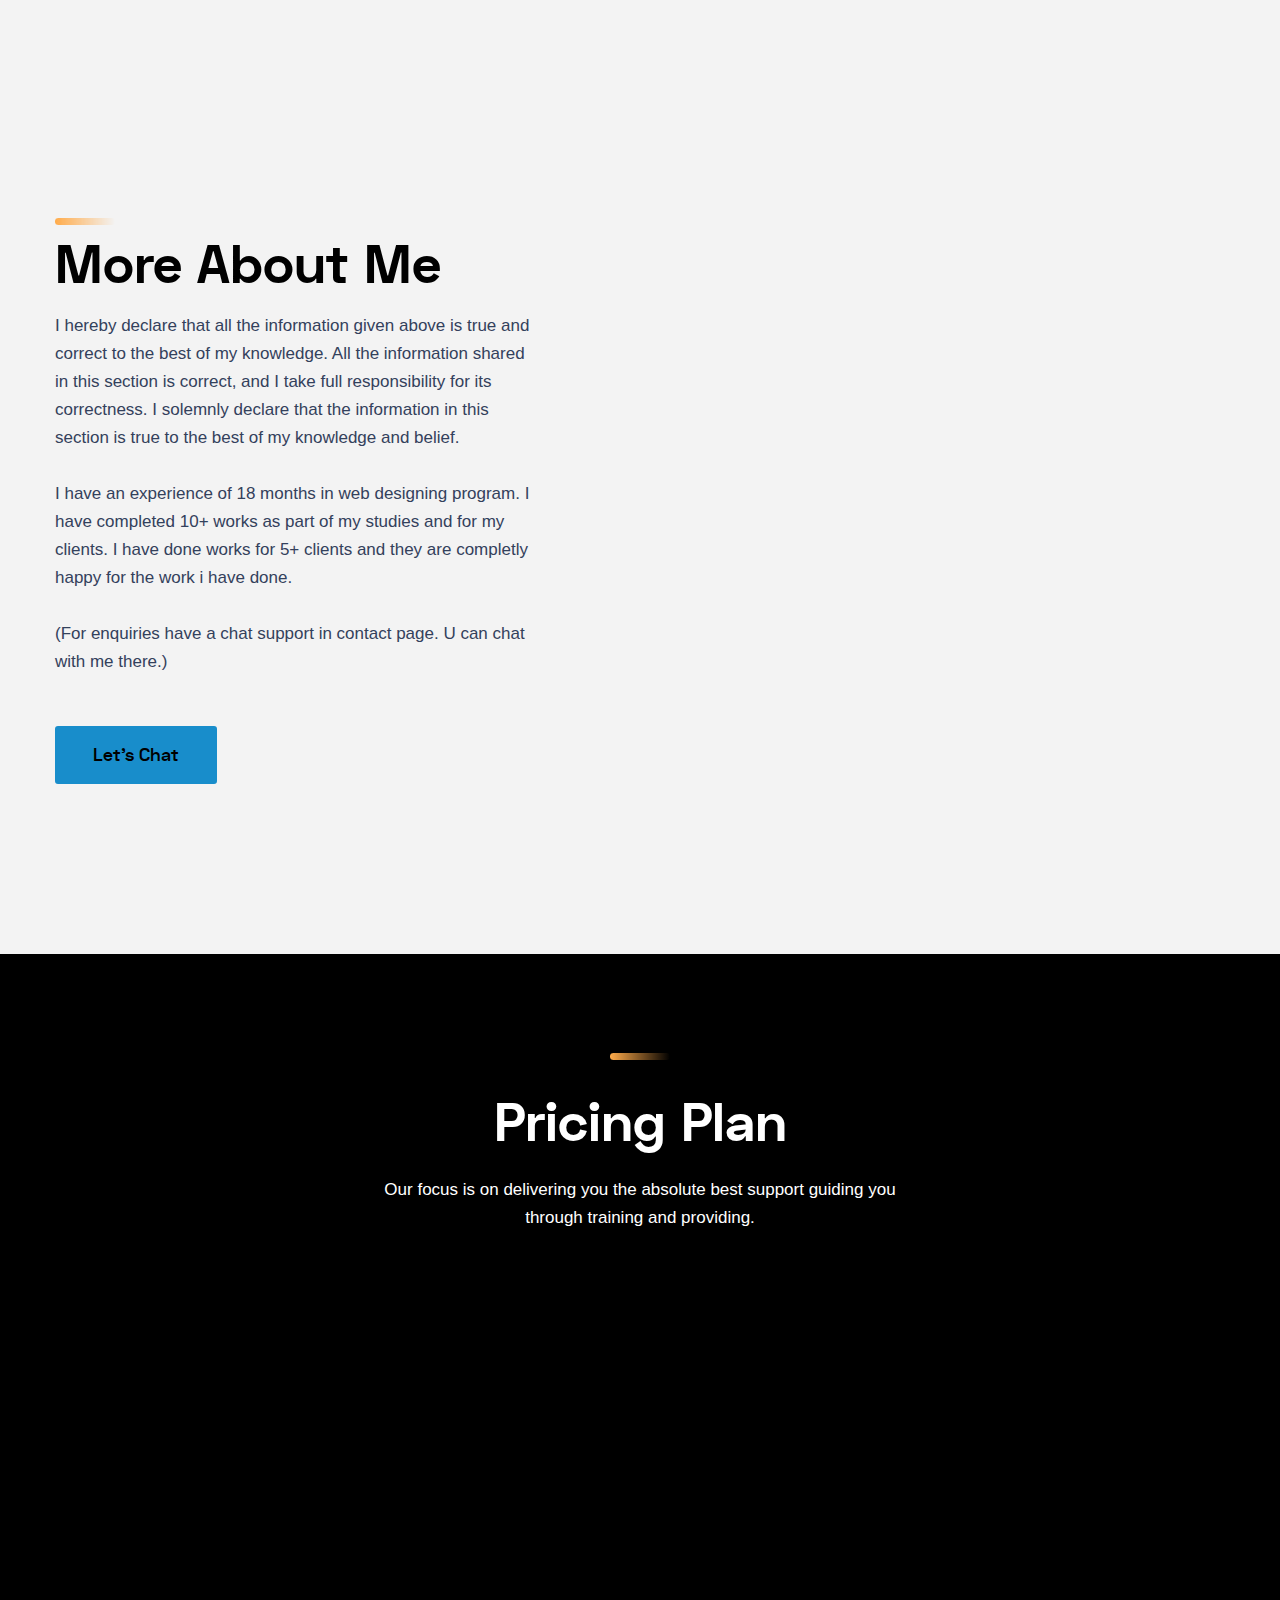
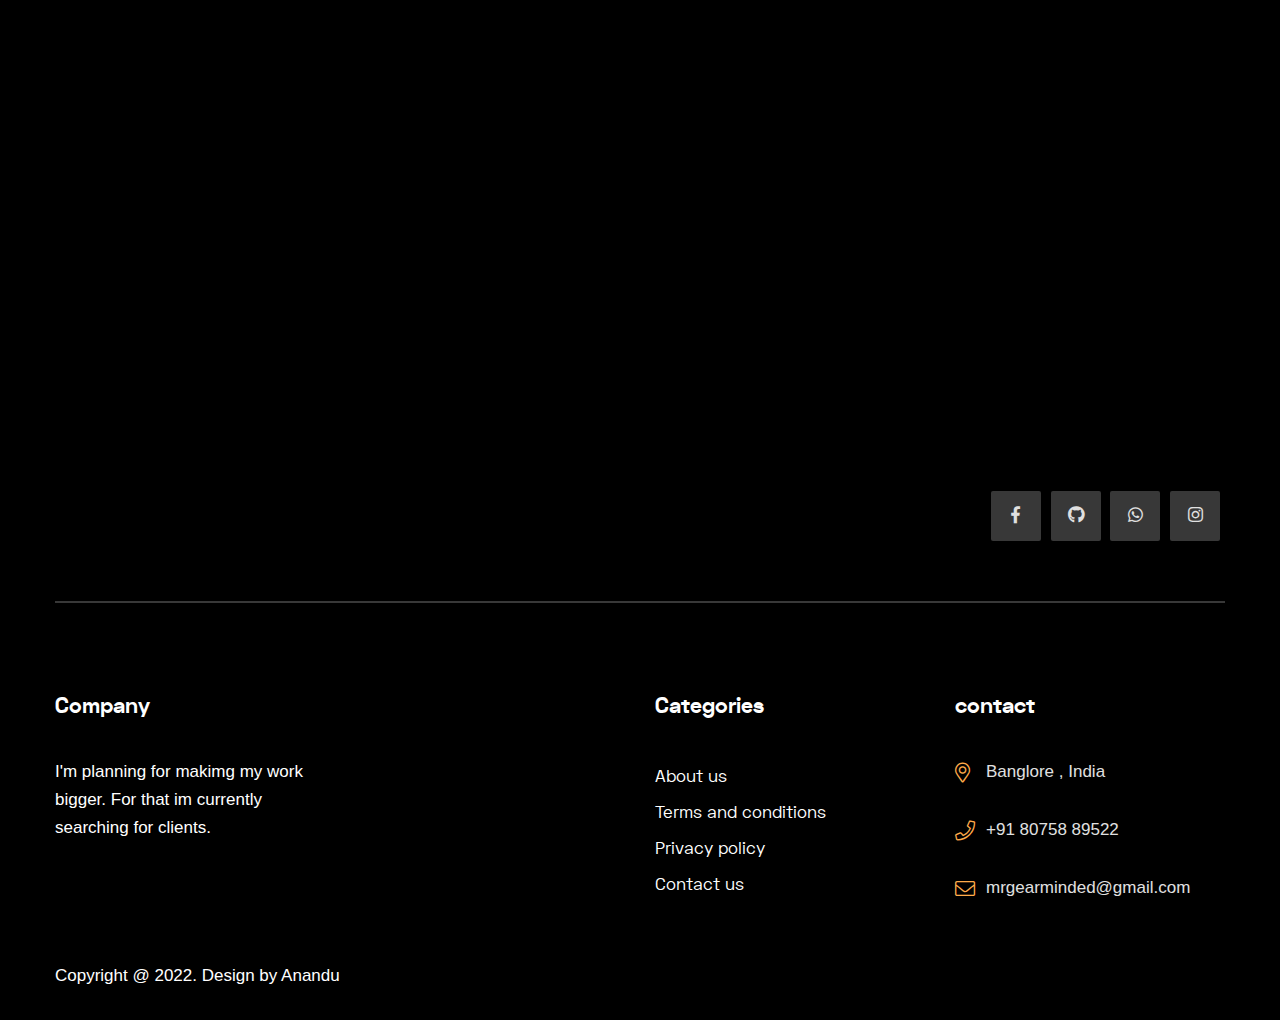
==== commit b44b7a5f: "Update index.html more cys" ====
--- a/index.html
+++ b/index.html
@@ -359,8 +359,8 @@
                               <path class="white" data-name="Path 10833" d="M169.66,42.794a4.145,4.145,0,1,1,4.145-4.145A4.15,4.15,0,0,1,169.66,42.794Zm0-5.671a1.525,1.525,0,1,0,1.525,1.525A1.527,1.527,0,0,0,169.66,37.123Zm0,0" transform="translate(-134.544 -28.047)" fill="#235c51"/>
                             </svg>
                         </div>
-                        <h3 class="title">Framework usage</h3>
-                        <p>Uses frameworks like bootstap, tailwind etc.</p>
+                        <h3 class="title">Cyber Security</h3>
+                        <p>I just completed a course in cybersecurity and gained a solid understanding of network and web penetration testing.</p>
                     </div>
                 </div>
                 <div class="col-lg-4 col-md-6 col-sm-8">
@@ -518,7 +518,7 @@
             <div class="row justify-content-center">
                 <div class="col-lg-4 col-md-6 col-sm-9 order-1">
                     <div class="pricing-item mt-30 animated wow fadeInLeft" data-wow-duration="1000ms" data-wow-delay="0ms">
-                        <h3 class="title">10000.00</h3>
+                        <h3 class="title">2000.00</h3>
                         <span>Silver Plan</span>
                         <ul>
                             <li>No of pages : 1</li>
@@ -533,7 +533,7 @@
                 </div>
                 <div class="col-lg-4 col-md-6 col-sm-9 order-3 order-lg-2">
                     <div class="pricing-item mt-30 center animated wow fadeInUp" data-wow-duration="1000ms" data-wow-delay="0ms">
-                        <h3 class="title">30000.00</h3>
+                        <h3 class="title">5000.00</h3>
                         <span>Professional Plan</span>
                         
                         <ul>
@@ -550,7 +550,7 @@
                 </div>
                 <div class="col-lg-4 col-md-6 col-sm-9 order-2 order-lg-3">
                     <div class="pricing-item mt-30 animated wow fadeInRight" data-wow-duration="1000ms" data-wow-delay="0ms">
-                        <h3 class="title">50000.00</h3>
+                        <h3 class="title">10000.00</h3>
                         <span>Premium Plan</span>
                         
                         <ul>
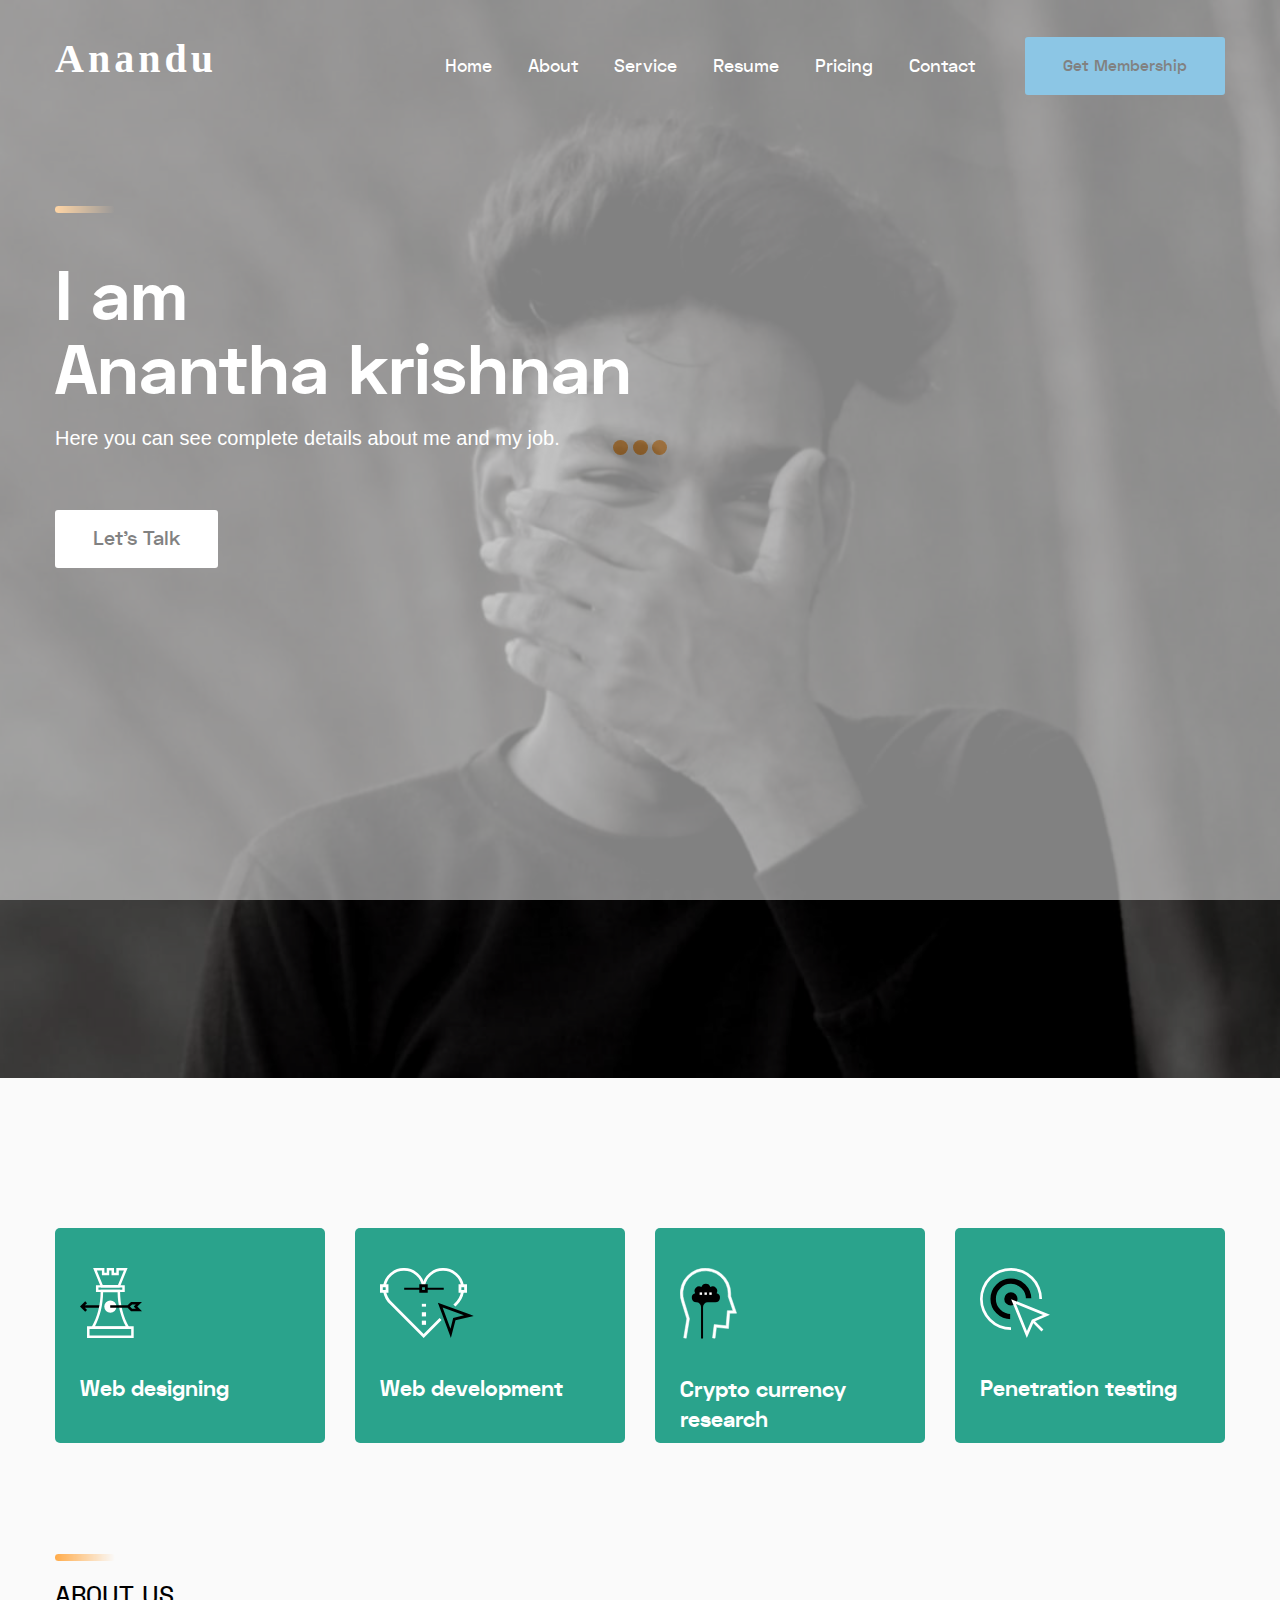
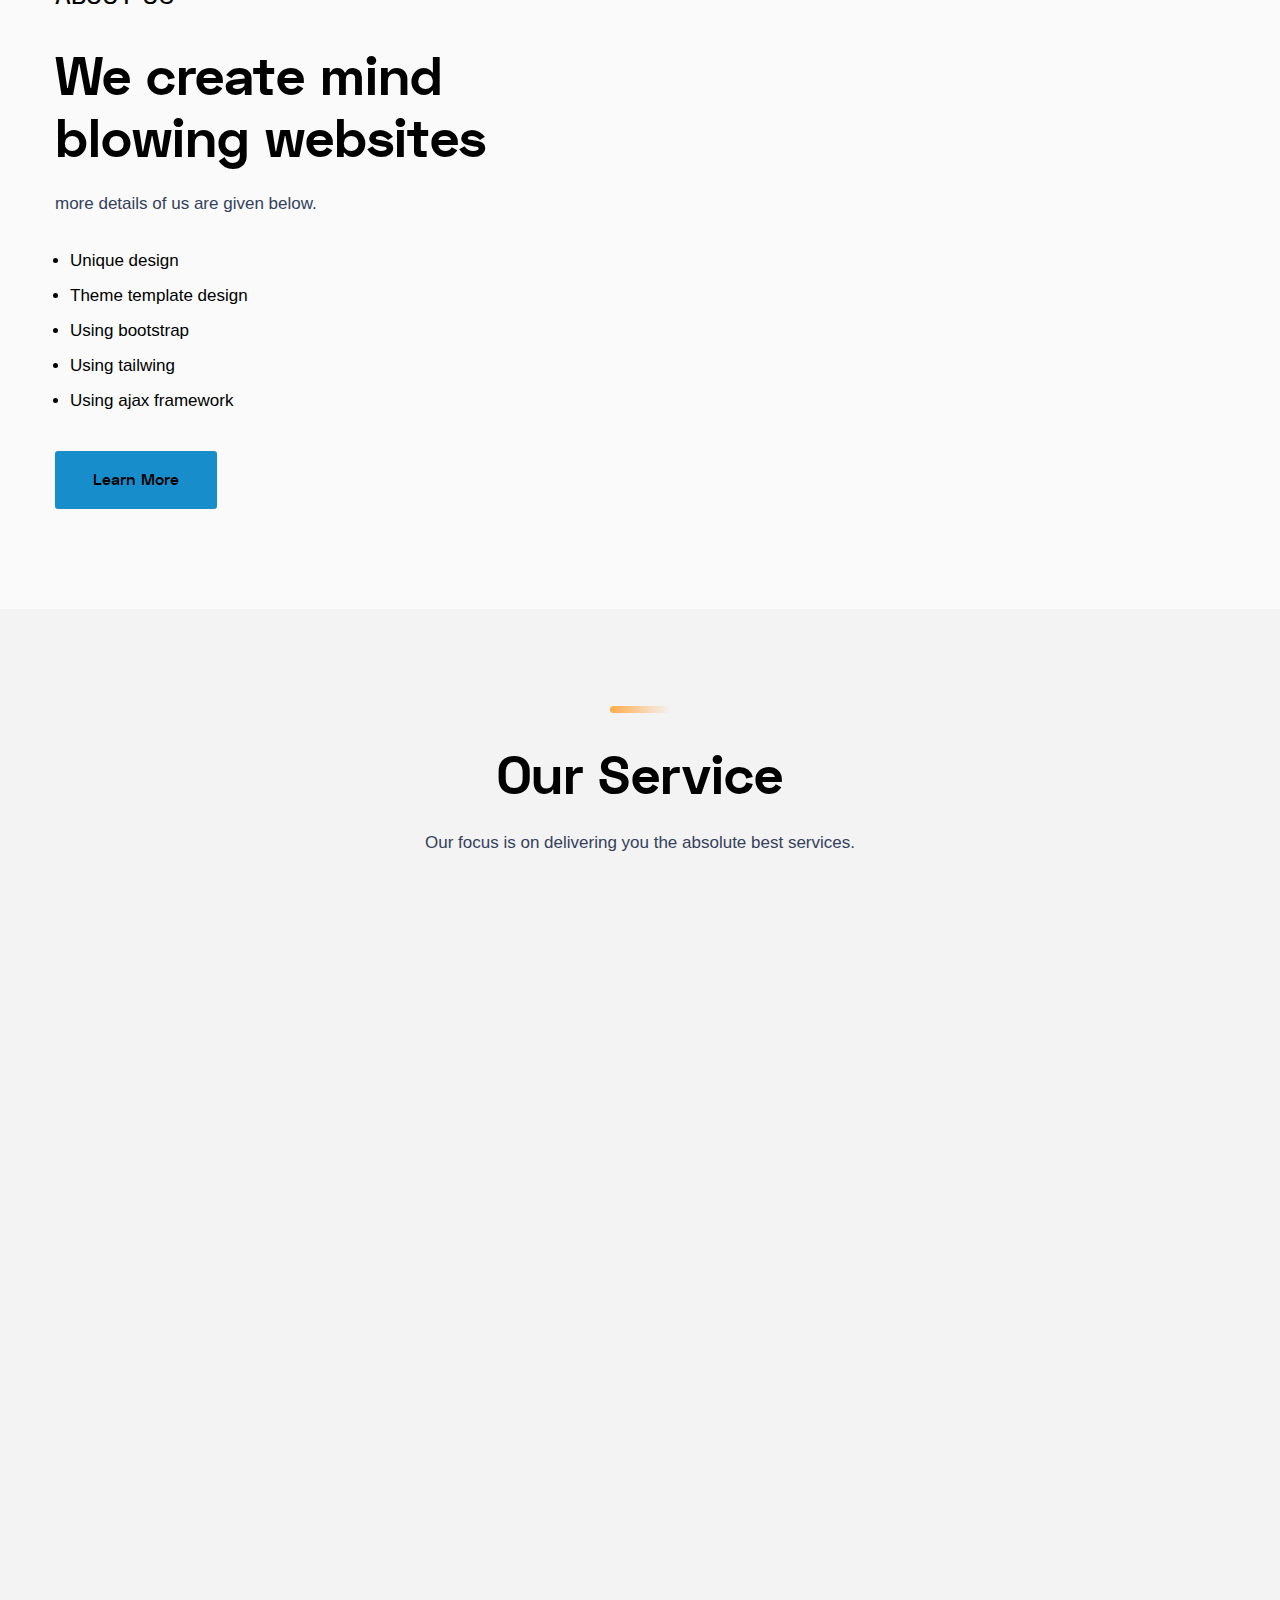
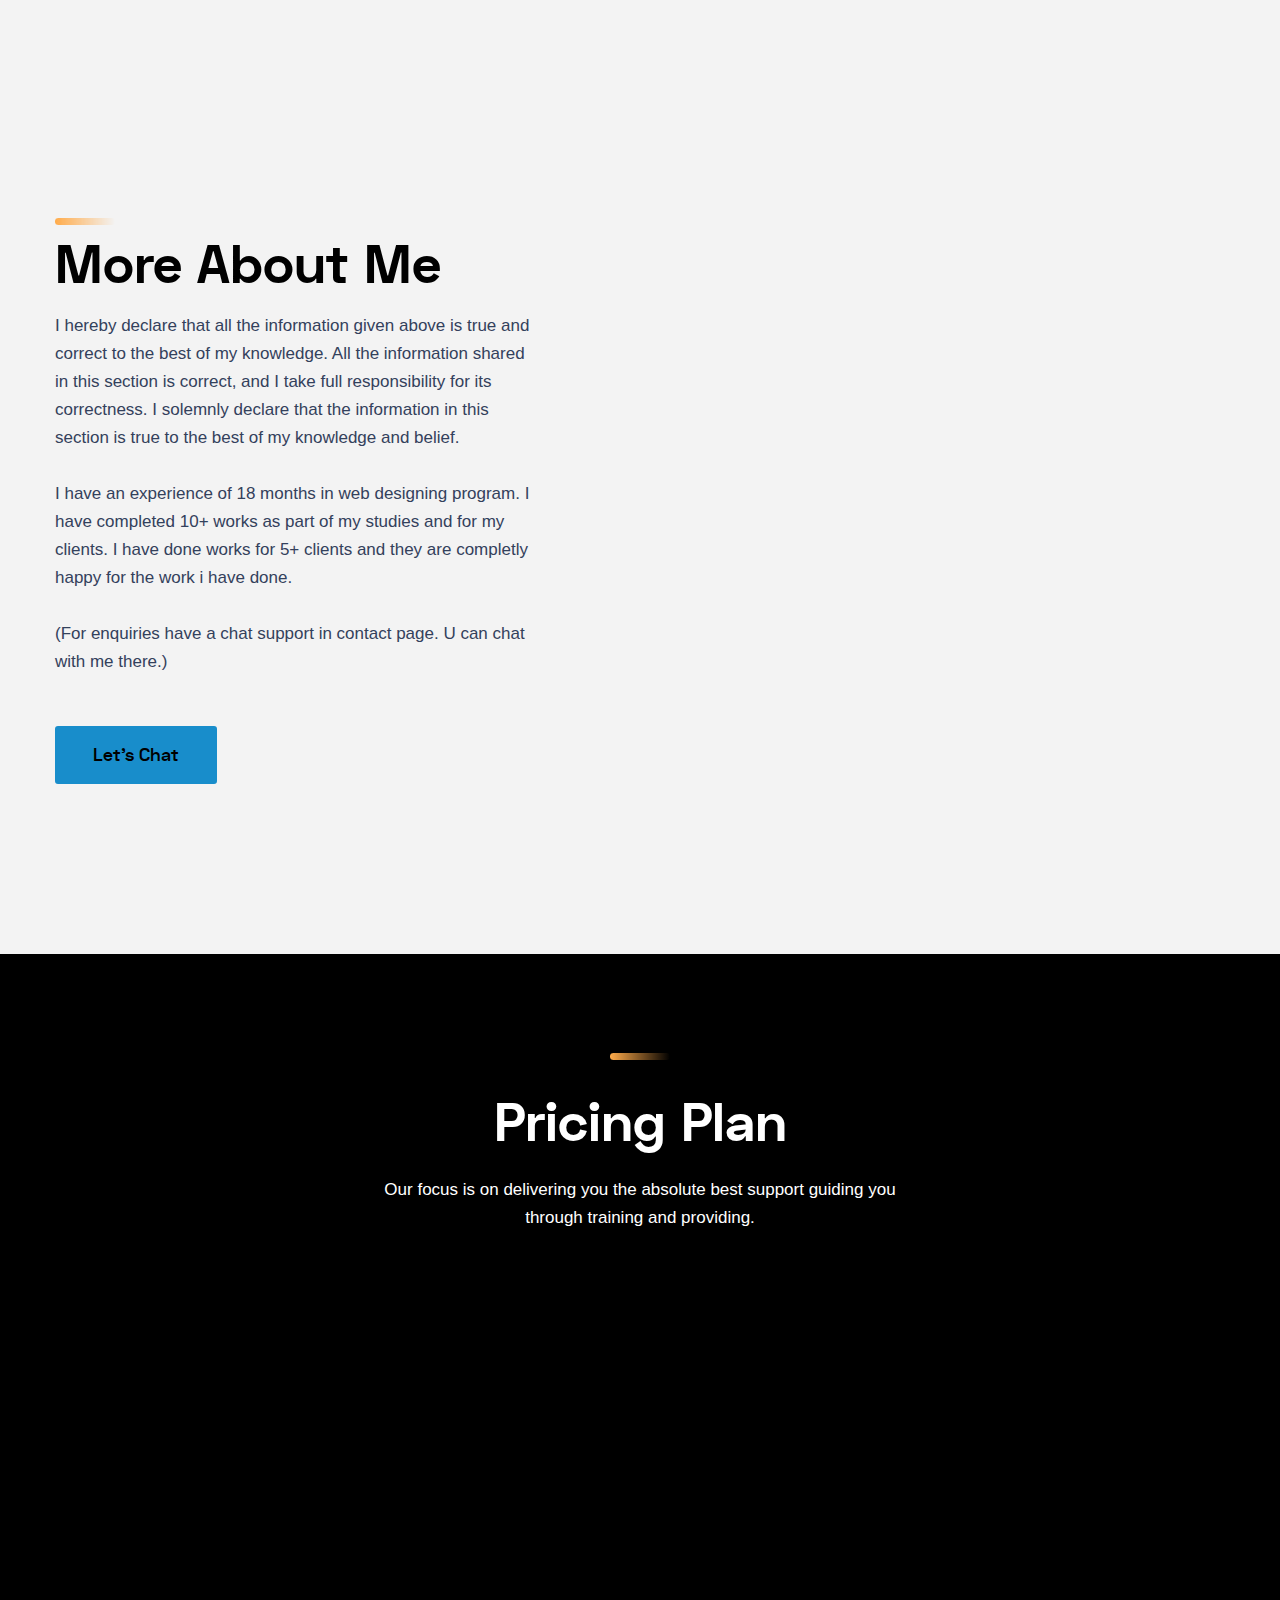
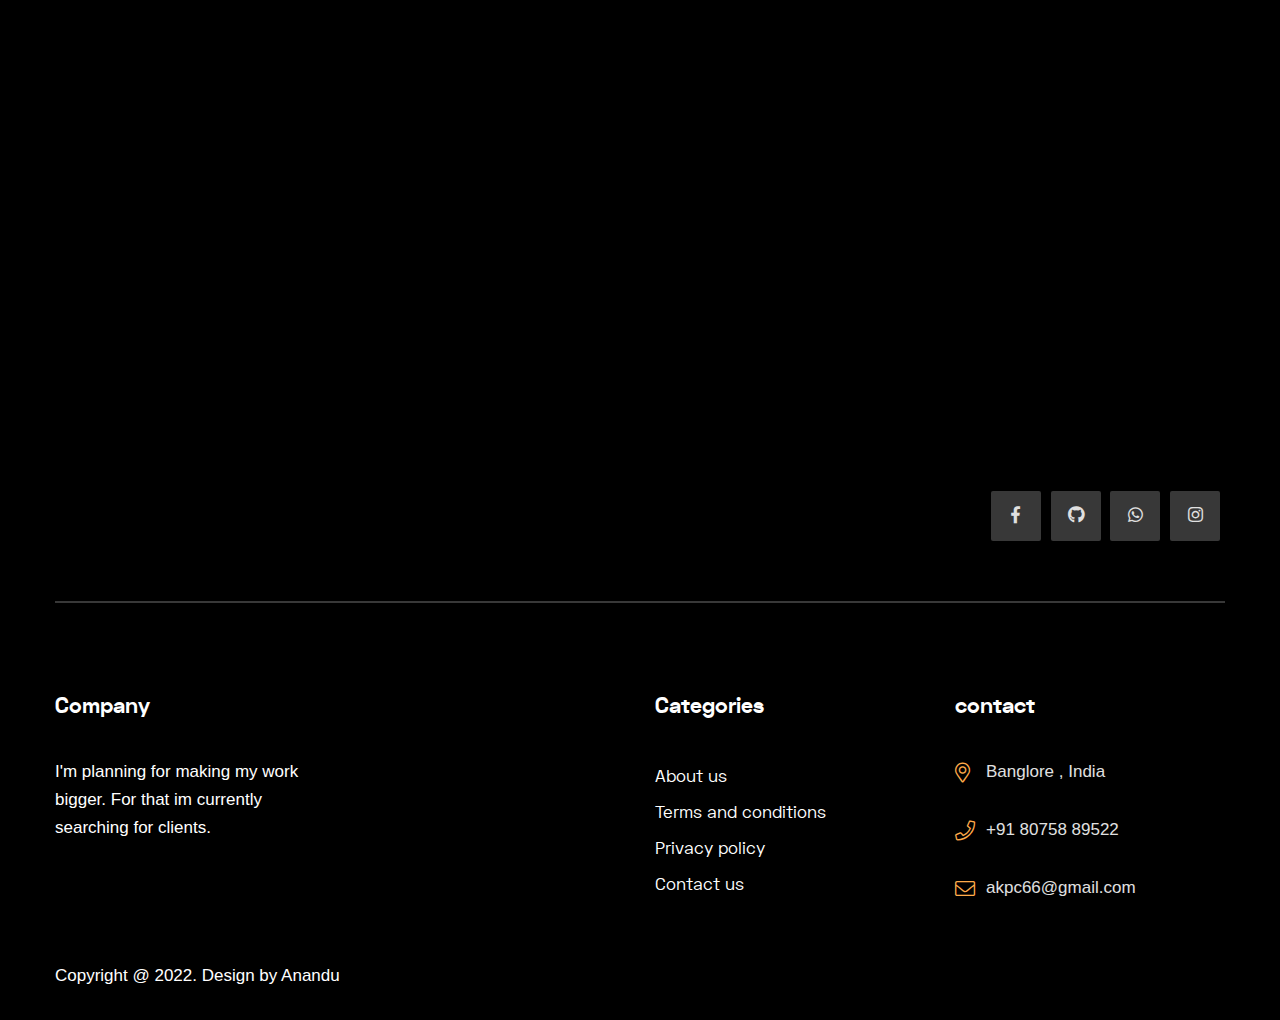
==== commit c2b6d141: "Update index.html" ====
--- a/index.html
+++ b/index.html
@@ -598,7 +598,7 @@
                     <div class="col-lg-3 col-md-6">
                         <div class="footer-about mt-30">
                             <h4 class="title">Company</h4>
-                            <p>I'm planning for makimg my work bigger. For that im currently searching for clients.</p>
+                            <p>I'm planning for making my work bigger. For that im currently searching for clients.</p>
                         </div>
                     </div>
                     <div class="col-lg-3 col-md-6 col-sm-6">
@@ -621,7 +621,7 @@
                             <ul>
                                 <li><i class="fal fa-map-marker-alt"></i> Banglore , India</li>
                                 <li><i class="fal fa-phone"></i> +91 80758 89522 </li>
-                                <li><i class="fal fa-envelope"></i> mrgearminded@gmail.com </li>
+                                <li><i class="fal fa-envelope"></i> akpc66@gmail.com </li>
                             </ul>
                         </div>
                     </div>
